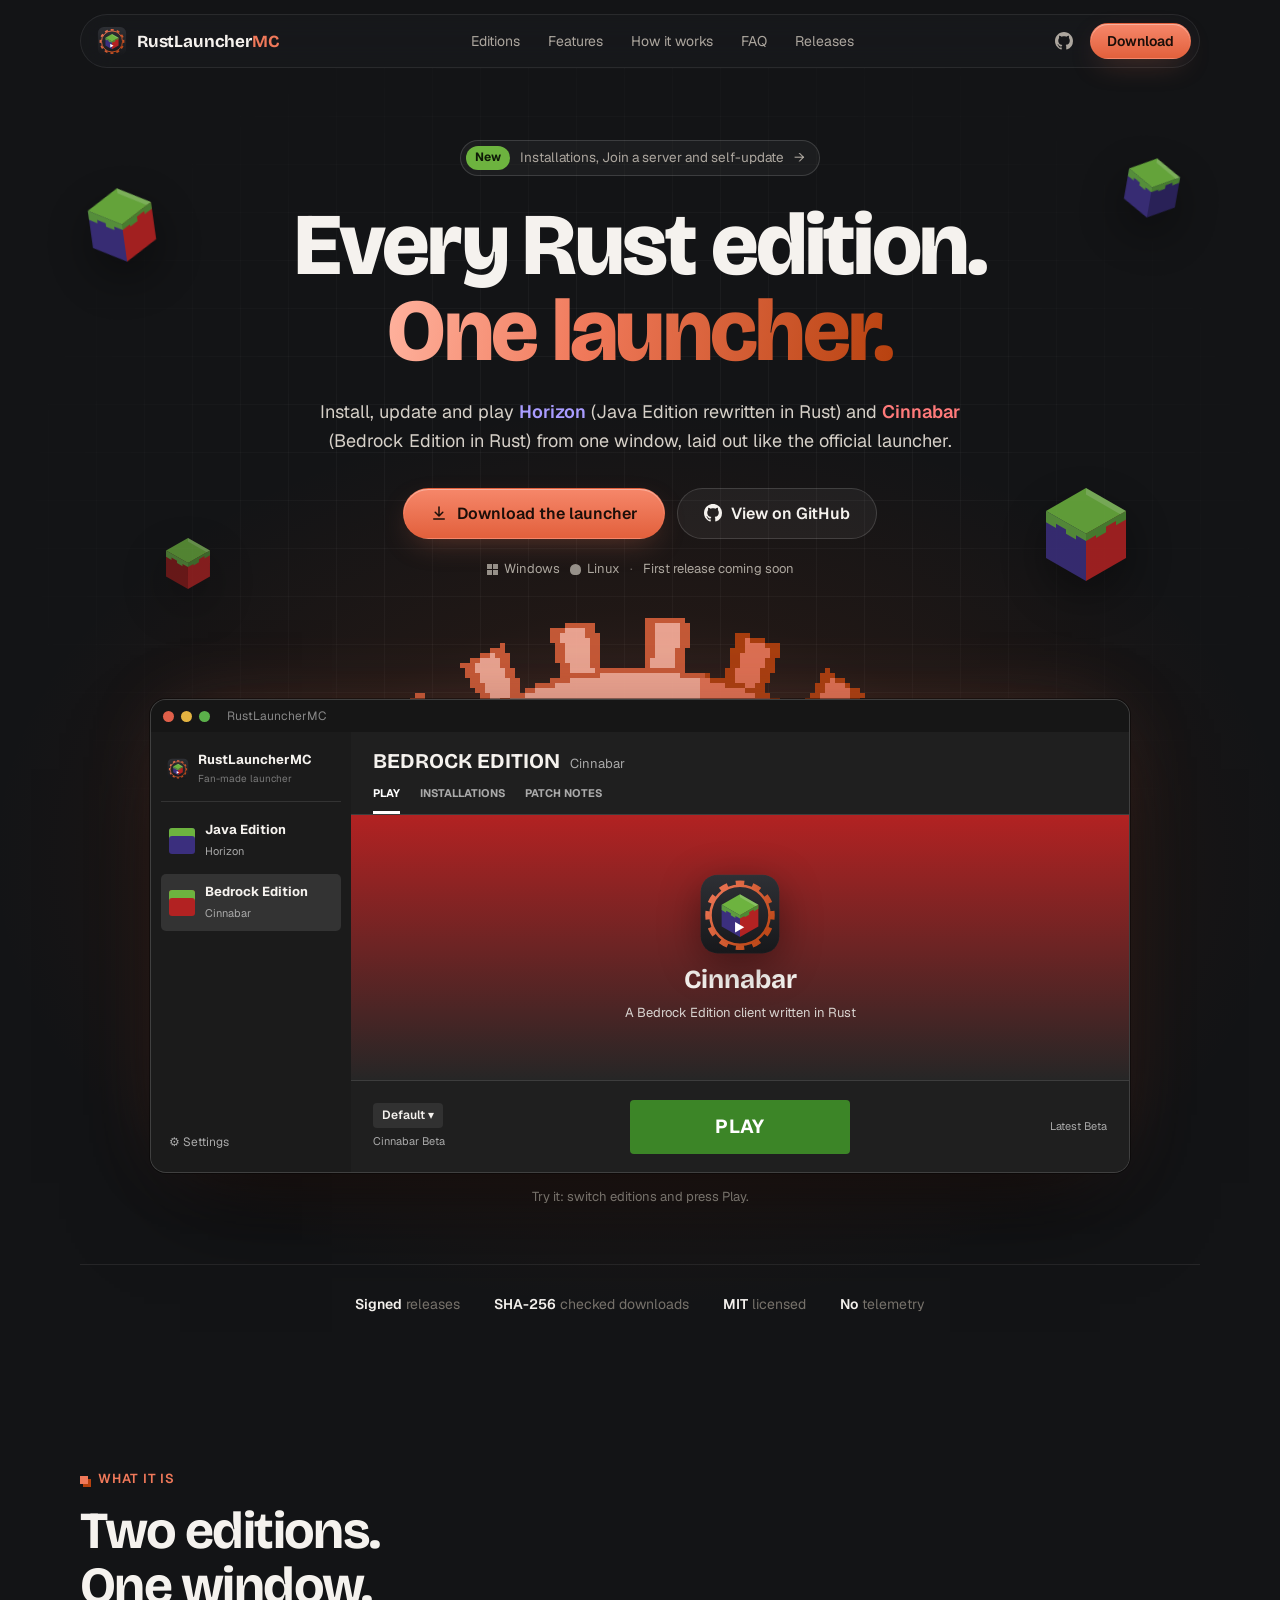
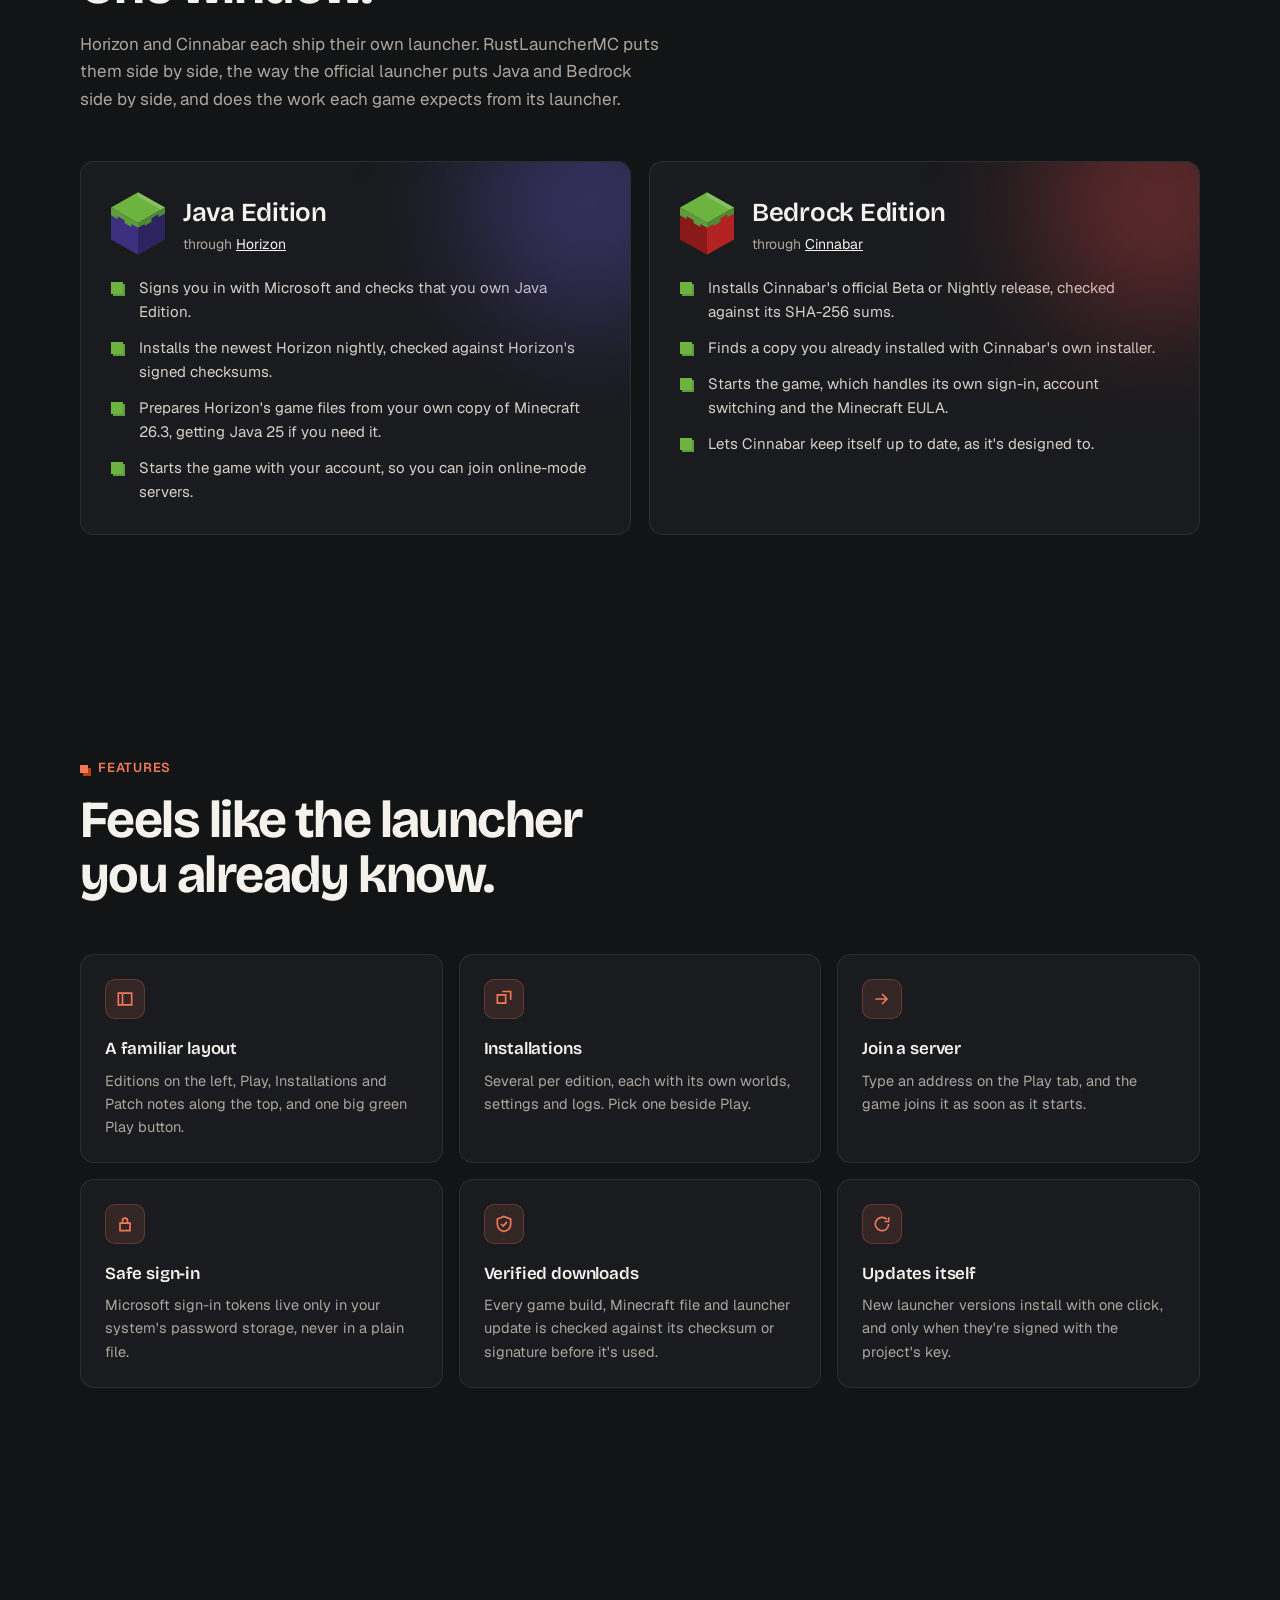
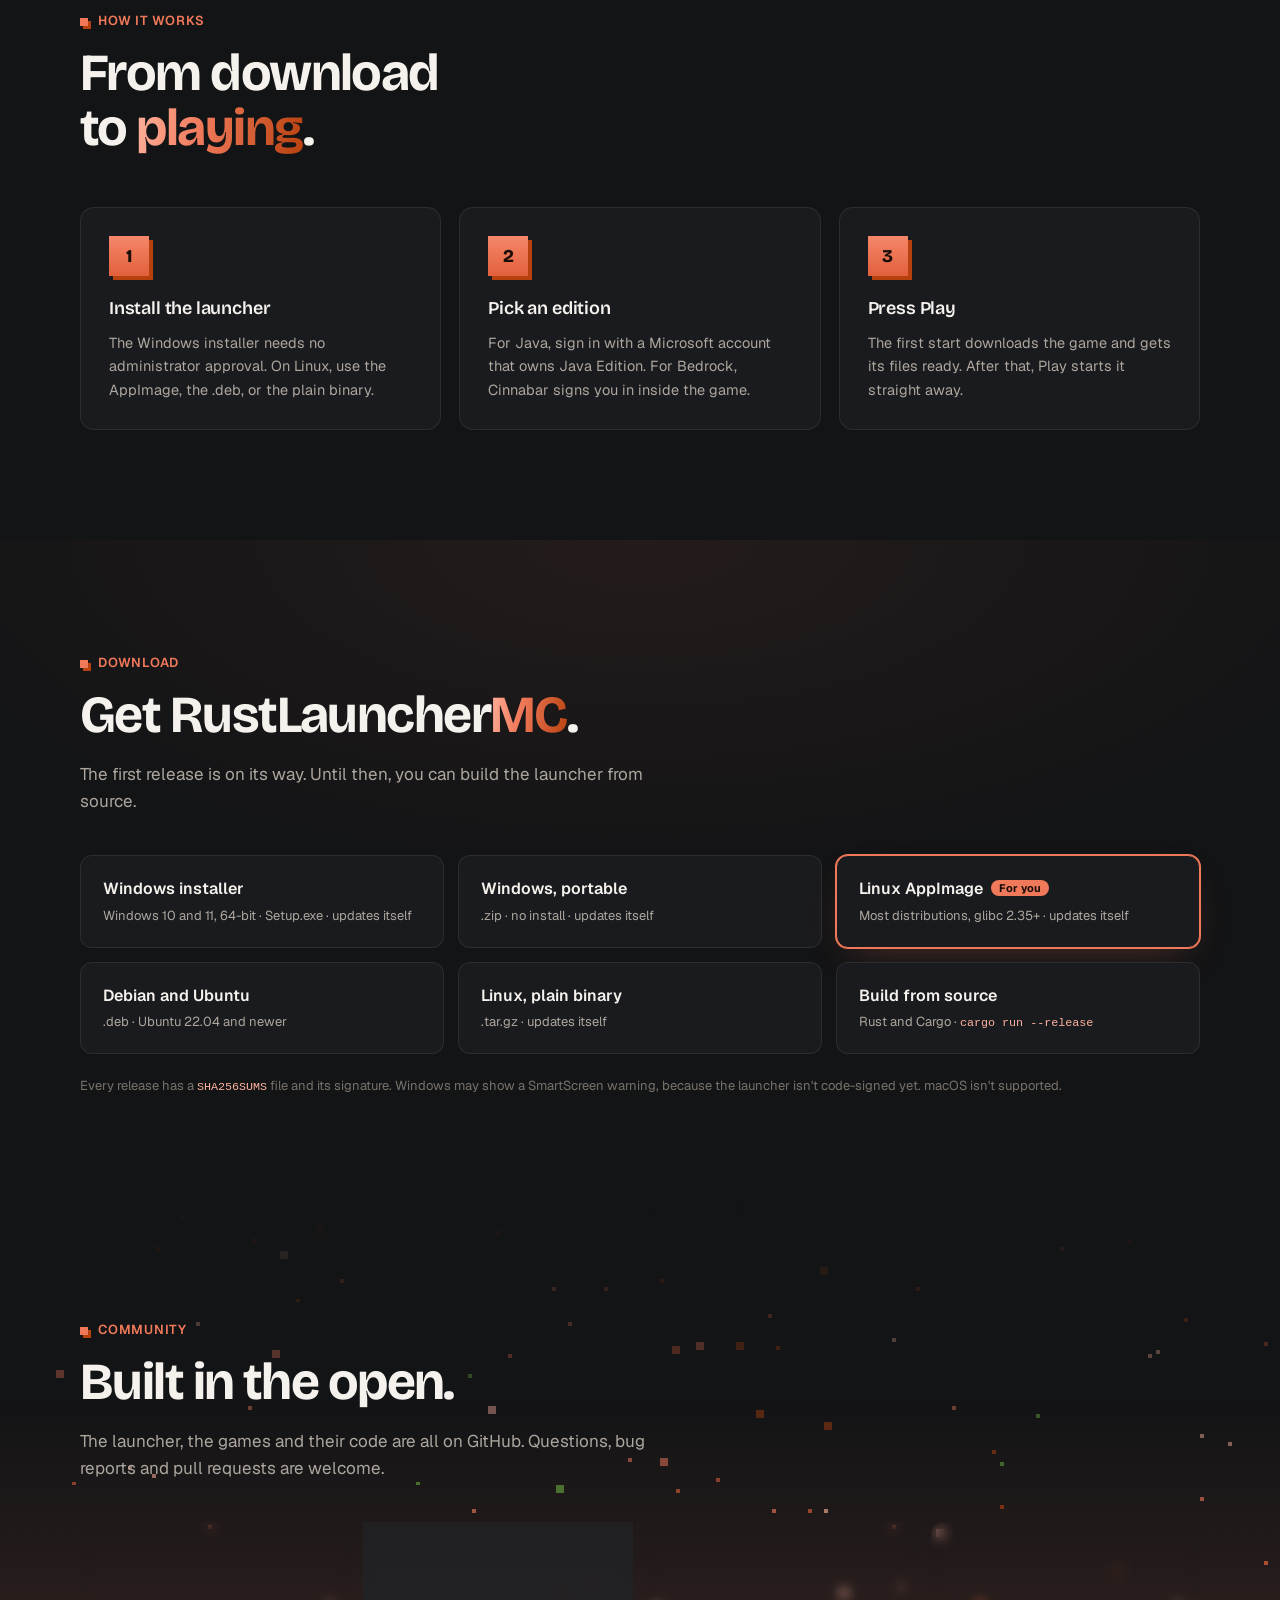
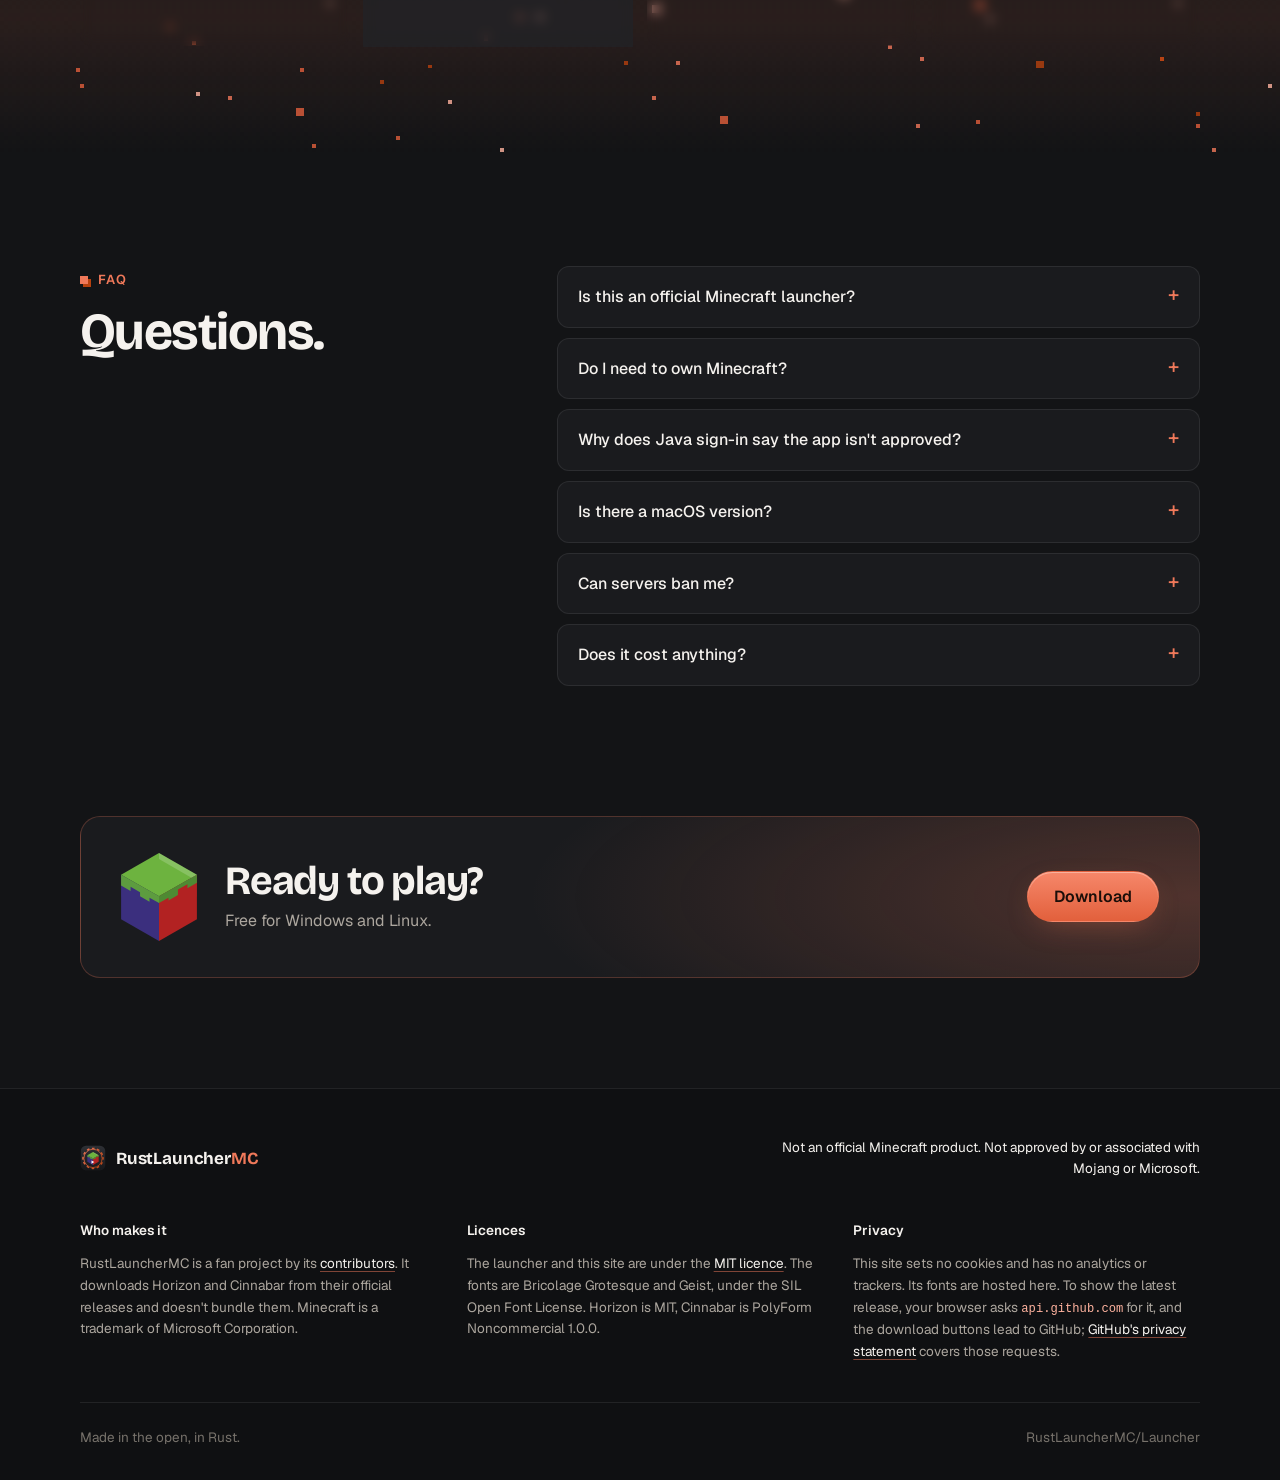
==== website/index.html @ 6c31a996 "Play Java Edition with accounts from Horizon's own launcher - rlmc-core/horizon/bridge: finds horizo" ====
<!doctype html>
<html lang="en">
<head>
  <meta charset="utf-8">
  <meta name="viewport" content="width=device-width, initial-scale=1">
  <title>RustLauncherMC: one launcher for Minecraft's Rust editions</title>
  <meta name="description" content="Free, fan-made Minecraft launcher for Windows and Linux. Install, update and play Horizon (Java) and Cinnabar (Bedrock), the Rust editions, in one window.">
  <link rel="canonical" href="https://rustlaunchermc.github.io/Launcher/">
  <meta name="robots" content="index, follow, max-image-preview:large">
  <meta name="application-name" content="RustLauncherMC">
  <meta name="author" content="RustLauncherMC contributors">
  <meta name="theme-color" content="#131416">
  <meta name="color-scheme" content="dark">

  <!-- Social previews (Open Graph and Twitter / X). The image is made by tools/og-image. -->
  <meta property="og:type" content="website">
  <meta property="og:site_name" content="RustLauncherMC">
  <meta property="og:locale" content="en_US">
  <meta property="og:url" content="https://rustlaunchermc.github.io/Launcher/">
  <meta property="og:title" content="RustLauncherMC: every Rust edition, one launcher">
  <meta property="og:description" content="Free, fan-made Minecraft launcher for Windows and Linux. Install, update and play Horizon (Java) and Cinnabar (Bedrock), the Rust editions, in one window.">
  <meta property="og:image" content="https://rustlaunchermc.github.io/Launcher/og.png">
  <meta property="og:image:type" content="image/png">
  <meta property="og:image:width" content="1200">
  <meta property="og:image:height" content="630">
  <meta property="og:image:alt" content="RustLauncherMC: Every Rust edition. One launcher. Java with Horizon, Bedrock with Cinnabar, on Windows and Linux.">
  <meta name="twitter:card" content="summary_large_image">
  <meta name="twitter:title" content="RustLauncherMC: every Rust edition, one launcher">
  <meta name="twitter:description" content="Free, fan-made Minecraft launcher for Windows and Linux. Install, update and play Horizon (Java) and Cinnabar (Bedrock), the Rust editions, in one window.">
  <meta name="twitter:image" content="https://rustlaunchermc.github.io/Launcher/og.png">
  <meta name="twitter:image:alt" content="RustLauncherMC: Every Rust edition. One launcher.">

  <link rel="icon" href="favicon.ico" sizes="48x48">
  <link rel="icon" href="img/logo.svg" type="image/svg+xml">
  <link rel="apple-touch-icon" href="img/apple-touch-icon.png">
  <link rel="manifest" href="site.webmanifest">
  <link rel="sitemap" type="application/xml" href="sitemap.xml">

  <link rel="preload" href="fonts/BricolageGrotesque.woff2" as="font" type="font/woff2" crossorigin>
  <link rel="preload" href="fonts/Geist.woff2" as="font" type="font/woff2" crossorigin>
  <link rel="preconnect" href="https://api.github.com" crossorigin>
  <link rel="stylesheet" href="styles.css">
  <script src="main.js" defer></script>

  <!-- Structured data for search engines. The FAQ entries match the FAQ section word for word. -->
  <script type="application/ld+json">
{
  "@context": "https://schema.org",
  "@graph": [
    {
      "@type": "WebSite",
      "@id": "https://rustlaunchermc.github.io/Launcher/#website",
      "url": "https://rustlaunchermc.github.io/Launcher/",
      "name": "RustLauncherMC",
      "inLanguage": "en",
      "description": "Free, fan-made Minecraft launcher for Windows and Linux. Install, update and play Horizon (Java) and Cinnabar (Bedrock), the Rust editions, in one window.",
      "publisher": {
        "@id": "https://rustlaunchermc.github.io/Launcher/#org"
      }
    },
    {
      "@type": "Organization",
      "@id": "https://rustlaunchermc.github.io/Launcher/#org",
      "name": "RustLauncherMC",
      "url": "https://rustlaunchermc.github.io/Launcher/",
      "logo": {
        "@type": "ImageObject",
        "url": "https://rustlaunchermc.github.io/Launcher/img/icon-512.png",
        "width": 512,
        "height": 512
      },
      "sameAs": [
        "https://github.com/RustLauncherMC",
        "https://github.com/RustLauncherMC/Launcher"
      ]
    },
    {
      "@type": "SoftwareApplication",
      "@id": "https://rustlaunchermc.github.io/Launcher/#app",
      "name": "RustLauncherMC",
      "url": "https://rustlaunchermc.github.io/Launcher/",
      "description": "Free, fan-made Minecraft launcher for Windows and Linux. Install, update and play Horizon (Java) and Cinnabar (Bedrock), the Rust editions, in one window.",
      "applicationCategory": "GameApplication",
      "applicationSubCategory": "Game launcher",
      "operatingSystem": "Windows 10, Windows 11, Linux",
      "image": "https://rustlaunchermc.github.io/Launcher/og.png",
      "downloadUrl": "https://github.com/RustLauncherMC/Launcher/releases",
      "installUrl": "https://rustlaunchermc.github.io/Launcher/#download",
      "license": "https://opensource.org/licenses/MIT",
      "isAccessibleForFree": true,
      "offers": {
        "@type": "Offer",
        "price": "0",
        "priceCurrency": "USD"
      },
      "featureList": [
        "Installs and starts Horizon (Minecraft: Java Edition rewritten in Rust)",
        "Installs and starts Cinnabar (a Minecraft: Bedrock Edition client in Rust)",
        "Microsoft sign-in with tokens in the system's password storage",
        "Several installations per edition",
        "Join a server at start",
        "Signed, self-updating releases"
      ],
      "publisher": {
        "@id": "https://rustlaunchermc.github.io/Launcher/#org"
      }
    },
    {
      "@type": "FAQPage",
      "@id": "https://rustlaunchermc.github.io/Launcher/#faq",
      "mainEntity": [
        {
          "@type": "Question",
          "name": "Is this an official Minecraft launcher?",
          "acceptedAnswer": {
            "@type": "Answer",
            "text": "No. RustLauncherMC is a fan project. It isn't affiliated with Mojang or Microsoft, or with the Horizon or Cinnabar projects. It contains no Minecraft code, assets or data."
          }
        },
        {
          "@type": "Question",
          "name": "Do I need to own Minecraft?",
          "acceptedAnswer": {
            "@type": "Answer",
            "text": "For Java Edition, yes: Horizon is prepared from your own copy of Minecraft: Java Edition 26.3, and the launcher only starts it for a Microsoft account that owns the game. For Bedrock Edition, Cinnabar asks you to accept the Minecraft EULA and signs you in with your Microsoft account."
          }
        },
        {
          "@type": "Question",
          "name": "Why does Java sign-in say the app isn't approved?",
          "acceptedAnswer": {
            "@type": "Answer",
            "text": "Minecraft only lets apps that Mojang has approved sign players in. RustLauncherMC's sign-in app is waiting for that approval. Until then, Bedrock works as normal, and if you already use Horizon's own launcher, you can play Java Edition with its accounts: choose “Use my Horizon launcher account”."
          }
        },
        {
          "@type": "Question",
          "name": "Is there a macOS version?",
          "acceptedAnswer": {
            "@type": "Answer",
            "text": "Not for now. The launcher is made for Windows and Linux."
          }
        },
        {
          "@type": "Question",
          "name": "Can servers ban me?",
          "acceptedAnswer": {
            "@type": "Answer",
            "text": "Cinnabar's own README warns that its movement and combat may not match the official client yet, so some servers' anticheats may flag it. Play on servers at your own risk."
          }
        },
        {
          "@type": "Question",
          "name": "Does it cost anything?",
          "acceptedAnswer": {
            "@type": "Answer",
            "text": "No. RustLauncherMC is free and stays noncommercial, also because Cinnabar's licence (PolyForm Noncommercial) doesn't allow commercial use."
          }
        }
      ]
    }
  ]
}
  </script>
</head>
<body>
  <a class="skip" href="#main">Skip to content</a>

  <!-- The isometric block from the logo: grass top, Java (purple) left, Bedrock (red) right. -->
  <svg width="0" height="0" class="defs" aria-hidden="true">
    <defs>
      <symbol id="block" viewBox="0 0 112 130">
        <polygon points="0,32 56,64 56,130 0,98" fill="var(--l, #3B2F7E)"/>
        <polygon points="56,64 112,32 112,98 56,130" fill="var(--r, #B22222)"/>
        <polygon points="56,0 112,32 56,64 0,32" fill="#6DB33F"/>
        <polygon points="0,32 56,64 56,74 42,66 42,72 28,64 28,58 14,50 14,56 0,48" fill="#5D9C3F"/>
        <polygon points="56,64 112,32 112,44 98,52 98,46 84,54 84,62 70,70 70,66 56,74" fill="#4E8A33"/>
        <polygon points="56,0 112,32 104,36.6 56,9" fill="#fff" fill-opacity=".18"/>
      </symbol>
    </defs>
  </svg>

  <header class="nav" id="top">
    <div class="nav-pill">
      <a class="brand" href="#top" aria-label="RustLauncherMC home">
        <img src="img/logo.svg" alt="" width="30" height="30">
        <span>RustLauncher<em>MC</em></span>
      </a>
      <nav class="nav-links" id="nav-links" aria-label="Main">
        <a href="#editions" data-spy>Editions</a>
        <a href="#features" data-spy>Features</a>
        <a href="#how" data-spy>How it works</a>
        <a href="#faq" data-spy>FAQ</a>
        <a href="https://github.com/RustLauncherMC/Launcher/releases">Releases <span class="pill" data-version-pill hidden></span></a>
      </nav>
      <div class="nav-end">
        <a class="nav-icon" href="https://github.com/RustLauncherMC/Launcher" aria-label="RustLauncherMC on GitHub">
          <svg viewBox="0 0 16 16" aria-hidden="true"><path fill="currentColor" d="M8 0C3.58 0 0 3.58 0 8c0 3.54 2.29 6.53 5.47 7.59.4.07.55-.17.55-.38 0-.19-.01-.82-.01-1.49-2.01.37-2.53-.49-2.69-.94-.09-.23-.48-.94-.82-1.13-.28-.15-.68-.52-.01-.53.63-.01 1.08.58 1.23.82.72 1.21 1.87.87 2.33.66.07-.52.28-.87.51-1.07-1.78-.2-3.64-.89-3.64-3.95 0-.87.31-1.59.82-2.15-.08-.2-.36-1.02.08-2.12 0 0 .67-.21 2.2.82.64-.18 1.32-.27 2-.27.68 0 1.36.09 2 .27 1.53-1.04 2.2-.82 2.2-.82.44 1.1.16 1.92.08 2.12.51.56.82 1.27.82 2.15 0 3.07-1.87 3.75-3.65 3.95.29.25.54.73.54 1.48 0 1.07-.01 1.93-.01 2.2 0 .21.15.46.55.38A8.013 8.013 0 0016 8c0-4.42-3.58-8-8-8z"/></svg>
        </a>
        <a class="btn btn-rust btn-small" href="#download">Download</a>
        <button class="nav-toggle" type="button" aria-controls="nav-links" aria-expanded="false" aria-label="Menu">
          <span></span><span></span>
        </button>
      </div>
    </div>
  </header>

  <main id="main">
    <section class="hero">
      <div class="hero-grid-bg" aria-hidden="true"></div>
      <svg class="float f1" aria-hidden="true"><use href="#block"/></svg>
      <svg class="float f2 java" aria-hidden="true"><use href="#block"/></svg>
      <svg class="float f3 bedrock" aria-hidden="true"><use href="#block"/></svg>
      <svg class="float f4" aria-hidden="true"><use href="#block"/></svg>

      <div class="wrap hero-text">
        <a class="chip" href="https://github.com/RustLauncherMC/Launcher/releases">
          <span class="chip-tag">New</span>
          <span data-chip-text>Installations, Join a server and self-update</span>
          <span aria-hidden="true">→</span>
        </a>
        <h1>Every Rust edition.<br><span class="rust-text">One launcher.</span></h1>
        <p class="lead">
          Install, update and play <a href="https://github.com/horizon-rust/horizon"><b class="t-java">Horizon</b></a>
          (Java Edition rewritten in Rust) and <a href="https://github.com/cinnabar-mc/cinnabar"><b class="t-bedrock">Cinnabar</b></a>
          (Bedrock Edition in Rust) from one window, laid out like the official launcher.
        </p>
        <div class="cta">
          <a class="btn btn-rust btn-big" id="download-main" href="#download">
            <svg viewBox="0 0 24 24" aria-hidden="true"><path fill="currentColor" d="M12 3a1 1 0 011 1v9.59l3.3-3.3a1 1 0 111.4 1.42l-5 5a1 1 0 01-1.4 0l-5-5a1 1 0 111.4-1.42l3.3 3.3V4a1 1 0 011-1zM5 19a1 1 0 100 2h14a1 1 0 100-2H5z"/></svg>
            <span data-download-label>Download the launcher</span>
          </a>
          <a class="btn btn-ghost btn-big" href="https://github.com/RustLauncherMC/Launcher">
            <svg viewBox="0 0 16 16" aria-hidden="true"><path fill="currentColor" d="M8 0C3.58 0 0 3.58 0 8c0 3.54 2.29 6.53 5.47 7.59.4.07.55-.17.55-.38 0-.19-.01-.82-.01-1.49-2.01.37-2.53-.49-2.69-.94-.09-.23-.48-.94-.82-1.13-.28-.15-.68-.52-.01-.53.63-.01 1.08.58 1.23.82.72 1.21 1.87.87 2.33.66.07-.52.28-.87.51-1.07-1.78-.2-3.64-.89-3.64-3.95 0-.87.31-1.59.82-2.15-.08-.2-.36-1.02.08-2.12 0 0 .67-.21 2.2.82.64-.18 1.32-.27 2-.27.68 0 1.36.09 2 .27 1.53-1.04 2.2-.82 2.2-.82.44 1.1.16 1.92.08 2.12.51.56.82 1.27.82 2.15 0 3.07-1.87 3.75-3.65 3.95.29.25.54.73.54 1.48 0 1.07-.01 1.93-.01 2.2 0 .21.15.46.55.38A8.013 8.013 0 0016 8c0-4.42-3.58-8-8-8z"/></svg>
            <span>View on GitHub</span>
          </a>
        </div>
        <p class="meta">
          <span class="os os-win">Windows</span><span class="os os-linux">Linux</span><span class="sep">·</span><span data-release-line>Free and open source</span>
        </p>
      </div>

      <!-- The product shot: a pixel cog rising behind a working model of the launcher. -->
      <div class="stage">
        <canvas class="cog" id="cog" aria-hidden="true"></canvas>
        <figure class="preview" aria-label="The launcher's window">
          <div class="win">
            <div class="win-bar"><i></i><i></i><i></i><span>RustLauncherMC</span></div>
            <div class="win-body">
              <aside class="win-side">
                <div class="win-brand"><img src="img/logo.svg" alt="" width="22" height="22"><span>RustLauncherMC<small>Fan-made launcher</small></span></div>
                <button class="win-ed" type="button" data-edition="java">
                  <span class="cube cube-java"></span><span><b>Java Edition</b><small>Horizon</small></span>
                </button>
                <button class="win-ed active" type="button" data-edition="bedrock">
                  <span class="cube cube-bedrock"></span><span><b>Bedrock Edition</b><small>Cinnabar</small></span>
                </button>
                <div class="win-gear">⚙ Settings</div>
              </aside>
              <div class="win-main">
                <div class="win-head">
                  <div><b data-win-title>BEDROCK EDITION</b><small data-win-sub>Cinnabar</small></div>
                  <nav><span class="on">PLAY</span><span>INSTALLATIONS</span><span>PATCH NOTES</span></nav>
                </div>
                <div class="win-art" data-win-art>
                  <img src="img/logo.svg" alt="" width="84" height="84">
                  <b data-win-name>Cinnabar</b>
                  <small data-win-tag>A Bedrock Edition client written in Rust</small>
                </div>
                <div class="win-foot">
                  <div class="win-left"><span class="win-inst">Default ▾</span><small data-win-version>Cinnabar Beta</small></div>
                  <button class="win-play" type="button" data-win-play>PLAY</button>
                  <small class="win-status" data-win-status>Latest Beta</small>
                </div>
              </div>
            </div>
          </div>
          <figcaption>Try it: switch editions and press Play.</figcaption>
        </figure>
      </div>

      <div class="wrap trust">
        <span><b>Signed</b> releases</span>
        <span><b>SHA-256</b> checked downloads</span>
        <span><b>MIT</b> licensed</span>
        <span><b>No</b> telemetry</span>
      </div>
    </section>

    <section class="section" id="editions">
      <div class="wrap">
        <p class="eyebrow reveal">What it is</p>
        <h2 class="reveal">Two editions.<br>One window.</h2>
        <p class="section-lead reveal">
          Horizon and Cinnabar each ship their own launcher. RustLauncherMC puts them side by side,
          the way the official launcher puts Java and Bedrock side by side, and does the work each
          game expects from its launcher.
        </p>
        <div class="editions">
          <article class="edition edition-java reveal">
            <div class="edition-head">
              <svg class="edition-block java" aria-hidden="true"><use href="#block"/></svg>
              <div><h3>Java Edition</h3><p>through <a href="https://github.com/horizon-rust/horizon">Horizon</a></p></div>
            </div>
            <ul class="ticks">
              <li>Signs you in with Microsoft and checks that you own Java Edition.</li>
              <li>Installs the newest Horizon nightly, checked against Horizon's signed checksums.</li>
              <li>Prepares Horizon's game files from your own copy of Minecraft 26.3, getting Java 25 if you need it.</li>
              <li>Starts the game with your account, so you can join online-mode servers.</li>
            </ul>
          </article>
          <article class="edition edition-bedrock reveal">
            <div class="edition-head">
              <svg class="edition-block bedrock" aria-hidden="true"><use href="#block"/></svg>
              <div><h3>Bedrock Edition</h3><p>through <a href="https://github.com/cinnabar-mc/cinnabar">Cinnabar</a></p></div>
            </div>
            <ul class="ticks">
              <li>Installs Cinnabar's official Beta or Nightly release, checked against its SHA-256 sums.</li>
              <li>Finds a copy you already installed with Cinnabar's own installer.</li>
              <li>Starts the game, which handles its own sign-in, account switching and the Minecraft EULA.</li>
              <li>Lets Cinnabar keep itself up to date, as it's designed to.</li>
            </ul>
          </article>
        </div>
      </div>
    </section>

    <section class="section" id="features">
      <div class="wrap">
        <p class="eyebrow reveal">Features</p>
        <h2 class="reveal">Feels like the launcher<br>you already know.</h2>
        <div class="features">
          <div class="feature reveal">
            <span class="ficon" aria-hidden="true"><svg viewBox="0 0 24 24"><path d="M4 5h16v14H4zM9 5v14" fill="none" stroke="currentColor" stroke-width="2"/></svg></span>
            <h3>A familiar layout</h3>
            <p>Editions on the left, Play, Installations and Patch notes along the top, and one big green Play button.</p>
          </div>
          <div class="feature reveal">
            <span class="ficon" aria-hidden="true"><svg viewBox="0 0 24 24"><path d="M4 7h10v10H4zM10 3h10v10" fill="none" stroke="currentColor" stroke-width="2"/></svg></span>
            <h3>Installations</h3>
            <p>Several per edition, each with its own worlds, settings and logs. Pick one beside Play.</p>
          </div>
          <div class="feature reveal">
            <span class="ficon" aria-hidden="true"><svg viewBox="0 0 24 24"><path d="M4 12h13M12 6l6 6-6 6" fill="none" stroke="currentColor" stroke-width="2"/></svg></span>
            <h3>Join a server</h3>
            <p>Type an address on the Play tab, and the game joins it as soon as it starts.</p>
          </div>
          <div class="feature reveal">
            <span class="ficon" aria-hidden="true"><svg viewBox="0 0 24 24"><path d="M6 11h12v9H6zM9 11V8a3 3 0 016 0v3" fill="none" stroke="currentColor" stroke-width="2"/></svg></span>
            <h3>Safe sign-in</h3>
            <p>Microsoft sign-in tokens live only in your system's password storage, never in a plain file.</p>
          </div>
          <div class="feature reveal">
            <span class="ficon" aria-hidden="true"><svg viewBox="0 0 24 24"><path d="M12 3l8 3v6c0 5-3.5 8-8 9-4.5-1-8-4-8-9V6zM8.5 12l2.5 2.5 4.5-5" fill="none" stroke="currentColor" stroke-width="2"/></svg></span>
            <h3>Verified downloads</h3>
            <p>Every game build, Minecraft file and launcher update is checked against its checksum or signature before it's used.</p>
          </div>
          <div class="feature reveal">
            <span class="ficon" aria-hidden="true"><svg viewBox="0 0 24 24"><path d="M20 12a8 8 0 11-2.3-5.6M20 4v5h-5" fill="none" stroke="currentColor" stroke-width="2"/></svg></span>
            <h3>Updates itself</h3>
            <p>New launcher versions install with one click, and only when they're signed with the project's key.</p>
          </div>
        </div>
      </div>
    </section>

    <section class="section" id="how">
      <div class="wrap">
        <p class="eyebrow reveal">How it works</p>
        <h2 class="reveal">From download<br>to <span class="rust-text">playing</span>.</h2>
        <ol class="steps">
          <li class="step reveal">
            <span class="num">1</span>
            <h3>Install the launcher</h3>
            <p>The Windows installer needs no administrator approval. On Linux, use the AppImage, the .deb, or the plain binary.</p>
          </li>
          <li class="step reveal">
            <span class="num">2</span>
            <h3>Pick an edition</h3>
            <p>For Java, sign in with a Microsoft account that owns Java Edition. For Bedrock, Cinnabar signs you in inside the game.</p>
          </li>
          <li class="step reveal">
            <span class="num">3</span>
            <h3>Press Play</h3>
            <p>The first start downloads the game and gets its files ready. After that, Play starts it straight away.</p>
          </li>
        </ol>
      </div>
    </section>

    <section class="section download" id="download">
      <div class="wrap">
        <p class="eyebrow reveal">Download</p>
        <h2 class="reveal">Get RustLauncher<span class="rust-text">MC</span>.</h2>
        <p class="section-lead reveal" data-download-note>
          Free for Windows and Linux. Pick the file for your system.
        </p>
        <div class="downloads">
          <a class="dl reveal" data-asset="RustLauncherMC-Setup-x64.exe" data-os="windows" href="https://github.com/RustLauncherMC/Launcher/releases">
            <b>Windows installer</b><small>Windows 10 and 11, 64-bit · Setup.exe · updates itself</small>
          </a>
          <a class="dl reveal" data-asset="rustlauncher-windows-x64.zip" href="https://github.com/RustLauncherMC/Launcher/releases">
            <b>Windows, portable</b><small>.zip · no install · updates itself</small>
          </a>
          <a class="dl reveal" data-asset="RustLauncherMC-x86_64.AppImage" data-os="linux" href="https://github.com/RustLauncherMC/Launcher/releases">
            <b>Linux AppImage</b><small>Most distributions, glibc 2.35+ · updates itself</small>
          </a>
          <a class="dl reveal" data-asset="rustlaunchermc_VERSION_amd64.deb" href="https://github.com/RustLauncherMC/Launcher/releases">
            <b>Debian and Ubuntu</b><small>.deb · Ubuntu 22.04 and newer</small>
          </a>
          <a class="dl reveal" data-asset="rustlauncher-linux-x86_64.tar.gz" href="https://github.com/RustLauncherMC/Launcher/releases">
            <b>Linux, plain binary</b><small>.tar.gz · updates itself</small>
          </a>
          <a class="dl reveal" href="https://github.com/RustLauncherMC/Launcher#building">
            <b>Build from source</b><small>Rust and Cargo · <code>cargo run --release</code></small>
          </a>
        </div>
        <p class="fine reveal">
          Every release has a <code>SHA256SUMS</code> file and its signature. Windows may show a SmartScreen
          warning, because the launcher isn't code-signed yet. macOS isn't supported.
        </p>
      </div>
    </section>

    <section class="section community" id="community">
      <canvas class="embers" id="embers" aria-hidden="true"></canvas>
      <div class="wrap">
        <p class="eyebrow reveal">Community</p>
        <h2 class="reveal">Built in the open.</h2>
        <p class="section-lead reveal">The launcher, the games and their code are all on GitHub. Questions, bug reports and pull requests are welcome.</p>
        <div class="cards">
          <a class="card card-rust reveal" href="https://github.com/RustLauncherMC/Launcher">
            <b>Source</b><small>RustLauncherMC's code, under the MIT licence.</small>
          </a>
          <a class="card reveal" href="https://github.com/RustLauncherMC/Launcher/issues">
            <b>Issues</b><small>Report a bug or ask for a feature.</small>
          </a>
          <a class="card card-java reveal" href="https://github.com/horizon-rust/horizon">
            <b>Horizon</b><small>Java Edition rewritten in Rust.</small>
          </a>
          <a class="card card-bedrock reveal" href="https://github.com/cinnabar-mc/cinnabar">
            <b>Cinnabar</b><small>A Bedrock Edition client in Rust.</small>
          </a>
        </div>
      </div>
    </section>

    <section class="section" id="faq">
      <div class="wrap faq-wrap">
        <div>
          <p class="eyebrow reveal">FAQ</p>
          <h2 class="reveal">Questions.</h2>
        </div>
        <div class="faq">
          <details class="reveal">
            <summary>Is this an official Minecraft launcher?</summary>
            <p>No. RustLauncherMC is a fan project. It isn't affiliated with Mojang or Microsoft, or with the Horizon or Cinnabar projects. It contains no Minecraft code, assets or data.</p>
          </details>
          <details class="reveal">
            <summary>Do I need to own Minecraft?</summary>
            <p>For Java Edition, yes: Horizon is prepared from your own copy of Minecraft: Java Edition 26.3, and the launcher only starts it for a Microsoft account that owns the game. For Bedrock Edition, Cinnabar asks you to accept the Minecraft EULA and signs you in with your Microsoft account.</p>
          </details>
          <details class="reveal">
            <summary>Why does Java sign-in say the app isn't approved?</summary>
            <p>Minecraft only lets apps that Mojang has approved sign players in. RustLauncherMC's sign-in app is waiting for that approval. Until then, Bedrock works as normal, and if you already use Horizon's own launcher, you can play Java Edition with its accounts: choose “Use my Horizon launcher account”.</p>
          </details>
          <details class="reveal">
            <summary>Is there a macOS version?</summary>
            <p>Not for now. The launcher is made for Windows and Linux.</p>
          </details>
          <details class="reveal">
            <summary>Can servers ban me?</summary>
            <p>Cinnabar's own README warns that its movement and combat may not match the official client yet, so some servers' anticheats may flag it. Play on servers at your own risk.</p>
          </details>
          <details class="reveal">
            <summary>Does it cost anything?</summary>
            <p>No. RustLauncherMC is free and stays noncommercial, also because Cinnabar's licence (PolyForm Noncommercial) doesn't allow commercial use.</p>
          </details>
        </div>
      </div>
    </section>

    <section class="final">
      <div class="wrap final-box reveal">
        <svg class="final-block" aria-hidden="true"><use href="#block"/></svg>
        <div>
          <h2>Ready to play?</h2>
          <p>Free for Windows and Linux.</p>
        </div>
        <a class="btn btn-rust btn-big" href="#download">Download</a>
      </div>
    </section>
  </main>

  <footer class="footer">
    <div class="wrap">
      <div class="foot-top">
        <a class="brand" href="#top"><img src="img/logo.svg" alt="" width="26" height="26"><span>RustLauncher<em>MC</em></span></a>
        <p>Not an official Minecraft product. Not approved by or associated with Mojang or Microsoft.</p>
      </div>
      <div class="foot-cols">
        <div>
          <h4>Who makes it</h4>
          <p>RustLauncherMC is a fan project by its <a href="https://github.com/RustLauncherMC/Launcher/graphs/contributors">contributors</a>. It downloads Horizon and Cinnabar from their official releases and doesn't bundle them. Minecraft is a trademark of Microsoft Corporation.</p>
        </div>
        <div>
          <h4>Licences</h4>
          <p>The launcher and this site are under the <a href="https://github.com/RustLauncherMC/Launcher/blob/main/LICENSE">MIT licence</a>. The fonts are Bricolage Grotesque and Geist, under the SIL Open Font License. Horizon is MIT, Cinnabar is PolyForm Noncommercial 1.0.0.</p>
        </div>
        <div>
          <h4>Privacy</h4>
          <p>This site sets no cookies and has no analytics or trackers. Its fonts are hosted here. To show the latest release, your browser asks <code>api.github.com</code> for it, and the download buttons lead to GitHub; <a href="https://docs.github.com/site-policy/privacy-policies/github-general-privacy-statement">GitHub's privacy statement</a> covers those requests.</p>
        </div>
      </div>
      <div class="foot-bottom">
        <span>Made in the open, in Rust.</span>
        <a href="https://github.com/RustLauncherMC/Launcher">RustLauncherMC/Launcher</a>
      </div>
    </div>
  </footer>
</body>
</html>
---- website/styles.css ----
/* RustLauncherMC's website. Plain CSS, no build step.
   Brand colours come from the logo and the launcher: charcoal greys (the logo's tile and the
   launcher's window), rust orange (the cog), grass green, Java purple and Bedrock red (the
   block's sides), and the launcher's green Play button. */

@font-face {
  font-family: "Bricolage Grotesque";
  src: url("fonts/BricolageGrotesque.woff2") format("woff2");
  font-weight: 200 800;
  font-display: swap;
}
@font-face {
  font-family: "Geist";
  src: url("fonts/Geist.woff2") format("woff2");
  font-weight: 100 900;
  font-display: swap;
}

:root {
  /* Charcoal, like the logo's tile (#17181B to #2E3035) and the launcher (#1b1b1b, #262626). */
  --bg: #131416;
  --bg-2: #1a1b1e;
  --bg-3: #222327;
  --line: rgba(255, 255, 255, 0.08);
  --line-2: rgba(255, 255, 255, 0.14);
  --fg: #f5f2ee;
  --muted: #aca69e;
  --faint: #77726b;

  /* The cog. */
  --rust: #f0795a;
  --rust-2: #e2603c;
  --rust-3: #b7410e;
  --rust-glow: rgba(240, 121, 90, 0.35);

  /* The block. */
  --grass: #6db33f;
  --grass-2: #5d9c3f;
  --java: #3b2f7e;
  --java-hi: #6a5ad8;
  --bedrock: #b22222;
  --bedrock-hi: #e04444;

  /* The launcher's Play button. */
  --play: #3c8527;
  --play-hi: #4a9e31;

  --radius: 14px;
  --display: "Bricolage Grotesque", "Geist", system-ui, sans-serif;
  --body: "Geist", system-ui, -apple-system, "Segoe UI", sans-serif;
  --mono: ui-monospace, SFMono-Regular, Menlo, Consolas, monospace;
  color-scheme: dark;
}

*,
*::before,
*::after { box-sizing: border-box; }

html { scroll-behavior: smooth; scroll-padding-top: 96px; }
body {
  margin: 0;
  background: var(--bg);
  color: var(--fg);
  font: 400 16px/1.6 var(--body);
  -webkit-font-smoothing: antialiased;
  overflow-x: hidden;
}
img { display: block; }
a { color: inherit; }
code { font-family: var(--mono); font-size: 0.9em; color: #ffb39f; }
.defs { position: absolute; }

.wrap { width: min(1120px, 100% - 32px); margin-inline: auto; }

.skip {
  position: absolute; left: -999px; top: 8px; z-index: 100;
  background: var(--fg); color: var(--bg); padding: 8px 12px; border-radius: 8px;
}
.skip:focus { left: 8px; }
:focus-visible { outline: 2px solid var(--rust); outline-offset: 3px; border-radius: 6px; }

.rust-text {
  background: linear-gradient(100deg, #ffb39f, var(--rust) 40%, var(--rust-3));
  -webkit-background-clip: text; background-clip: text; color: transparent;
}
.t-java { color: #a99cff; font-weight: 600; }
.t-bedrock { color: #ff7a7a; font-weight: 600; }

/* ---------- Navigation: a floating pill ---------- */
.nav {
  position: sticky; top: 0; z-index: 50;
  padding: 14px 16px 0;
  pointer-events: none;
}
.nav-pill {
  pointer-events: auto;
  position: relative;
  display: flex; align-items: center; gap: 22px;
  width: min(1120px, 100%); margin: 0 auto;
  padding: 8px 8px 8px 16px;
  border-radius: 999px;
  background: rgba(26, 27, 30, 0.6);
  border: 1px solid var(--line);
  backdrop-filter: blur(16px) saturate(140%);
  -webkit-backdrop-filter: blur(16px) saturate(140%);
  transition: width 0.35s ease, background 0.35s ease, box-shadow 0.35s ease;
}
.nav.scrolled .nav-pill {
  width: min(920px, 100%);
  background: rgba(26, 27, 30, 0.88);
  box-shadow: 0 12px 40px -12px rgba(0, 0, 0, 0.6), 0 0 0 1px rgba(240, 121, 90, 0.08);
}
.brand { display: flex; align-items: center; gap: 10px; text-decoration: none; font: 700 17px var(--display); letter-spacing: -0.01em; white-space: nowrap; }
.brand em { font-style: normal; color: var(--rust); }
.brand img { transition: transform 0.6s ease; }
.brand:hover img { transform: rotate(-12deg); }
.nav-links { display: flex; gap: 4px; flex: 1; justify-content: center; }
.nav-links a {
  position: relative; padding: 7px 12px; border-radius: 999px;
  color: var(--muted); text-decoration: none; font-size: 14px; white-space: nowrap;
  transition: color 0.15s, background 0.15s;
}
.nav-links a:hover { color: var(--fg); background: rgba(255, 255, 255, 0.05); }
.nav-links a.active { color: var(--fg); background: rgba(240, 121, 90, 0.12); }
.nav-links a.active::after {
  content: ""; position: absolute; left: 50%; bottom: 2px; width: 4px; height: 4px;
  margin-left: -2px; background: var(--rust); border-radius: 1px;
}
.pill[hidden] { display: none; }
.pill {
  display: inline-block; margin-left: 4px; padding: 1px 7px; border-radius: 99px;
  background: var(--rust); color: #1b0e09; font-size: 11px; font-weight: 700; vertical-align: 1px;
}
.nav-end { display: flex; align-items: center; gap: 8px; }
.nav-icon {
  display: grid; place-items: center; width: 36px; height: 36px; border-radius: 50%;
  color: var(--muted); transition: color 0.15s, background 0.15s;
}
.nav-icon:hover { color: var(--fg); background: rgba(255, 255, 255, 0.07); }
.nav-icon svg { width: 18px; height: 18px; }
.nav-toggle { display: none; }

/* ---------- Buttons ---------- */
.btn {
  display: inline-flex; align-items: center; justify-content: center; gap: 9px;
  padding: 11px 20px; border-radius: 999px;
  font: 600 15px var(--body); text-decoration: none; cursor: pointer;
  border: 1px solid transparent;
  transition: background 0.15s, transform 0.15s, box-shadow 0.2s, border-color 0.15s;
}
.btn svg { width: 18px; height: 18px; }
.btn:active { transform: translateY(1px); }
.btn-rust {
  background: linear-gradient(180deg, #f6876a, var(--rust-2));
  color: #1b0e09;
  box-shadow: inset 0 1px 0 rgba(255, 255, 255, 0.35), 0 10px 30px -10px var(--rust-glow);
}
.btn-rust:hover { box-shadow: inset 0 1px 0 rgba(255, 255, 255, 0.35), 0 14px 40px -8px rgba(240, 121, 90, 0.6); transform: translateY(-1px); }
.btn-ghost { background: rgba(255, 255, 255, 0.05); color: var(--fg); border-color: var(--line-2); }
.btn-ghost:hover { background: rgba(255, 255, 255, 0.1); }
.btn-small { padding: 8px 16px; font-size: 14px; }
.btn-big { padding: 14px 26px; font-size: 16px; }

/* ---------- Hero ---------- */
.hero { position: relative; padding: 72px 0 40px; overflow: hidden; isolation: isolate; }
.hero::before {
  /* Warm light from the cog, behind everything. */
  content: ""; position: absolute; z-index: -2; left: 50%; top: 340px;
  width: 1300px; height: 900px; margin-left: -650px;
  background: radial-gradient(closest-side, rgba(240, 121, 90, 0.22), rgba(183, 65, 14, 0.08) 55%, transparent);
}
.hero-grid-bg {
  /* A faint block grid, fading out at the edges. */
  position: absolute; inset: 0; z-index: -3;
  background-image:
    linear-gradient(rgba(255, 255, 255, 0.035) 1px, transparent 1px),
    linear-gradient(90deg, rgba(255, 255, 255, 0.035) 1px, transparent 1px);
  background-size: 48px 48px;
  -webkit-mask-image: radial-gradient(ellipse 70% 60% at 50% 35%, #000 30%, transparent 75%);
  mask-image: radial-gradient(ellipse 70% 60% at 50% 35%, #000 30%, transparent 75%);
}
.hero-text { position: relative; text-align: center; display: flex; flex-direction: column; align-items: center; }

.chip {
  display: inline-flex; align-items: center; gap: 10px; margin-bottom: 26px;
  padding: 5px 14px 5px 5px; border-radius: 999px;
  background: rgba(255, 255, 255, 0.04); border: 1px solid var(--line-2);
  color: var(--muted); font-size: 13.5px; text-decoration: none;
  transition: border-color 0.2s, color 0.2s;
}
.chip:hover { border-color: rgba(240, 121, 90, 0.5); color: var(--fg); }
.chip-tag { padding: 2px 9px; border-radius: 999px; background: var(--grass); color: #0f1a08; font-weight: 700; font-size: 12px; }

h1, h2, h3 { font-family: var(--display); letter-spacing: -0.03em; margin: 0; }
h1 { font-size: clamp(44px, 7.4vw, 88px); line-height: 0.98; font-weight: 800; }
h2 { font-size: clamp(34px, 4.6vw, 52px); line-height: 1.05; font-weight: 700; }
h3 { font-size: 18px; font-weight: 600; letter-spacing: -0.01em; }
.lead { max-width: 640px; margin: 24px auto 32px; font-size: 18px; color: #d6d0c8; }
.lead a { text-decoration: none; }
.lead a:hover b { text-decoration: underline; text-underline-offset: 3px; }
.cta { display: flex; flex-wrap: wrap; justify-content: center; gap: 12px; }
.meta { display: flex; flex-wrap: wrap; justify-content: center; align-items: center; gap: 10px; margin: 20px 0 0; font-size: 13px; color: var(--muted); }
.os { display: inline-flex; align-items: center; gap: 6px; }
.os::before { content: ""; width: 11px; height: 11px; background: currentColor; opacity: 0.85; }
.os-win::before {
  background:
    linear-gradient(currentColor, currentColor) 0 0 / 5px 5px no-repeat,
    linear-gradient(currentColor, currentColor) 6px 0 / 5px 5px no-repeat,
    linear-gradient(currentColor, currentColor) 0 6px / 5px 5px no-repeat,
    linear-gradient(currentColor, currentColor) 6px 6px / 5px 5px no-repeat;
}
.os-linux::before { border-radius: 50% 50% 40% 40%; }
.meta .sep { opacity: 0.5; }

/* Floating blocks, like the logo's. */
.float {
  position: absolute; z-index: -1; opacity: 0.9;
  filter: drop-shadow(0 18px 24px rgba(0, 0, 0, 0.45));
  animation: bob 7s ease-in-out infinite;
}
.float.java { --r: #2c235f; }
.float.bedrock { --l: #8a1a1a; }
.f1 { left: 7%; top: 120px; width: 64px; height: 74px; rotate: -8deg; }
.f2 { right: 8%; top: 90px; width: 52px; height: 60px; animation-delay: -2s; rotate: 10deg; }
.f3 { left: 13%; top: 470px; width: 44px; height: 51px; animation-delay: -4s; opacity: 0.7; }
.f4 { right: 12%; top: 420px; width: 80px; height: 93px; animation-delay: -1s; opacity: 0.85; }
@keyframes bob {
  0%, 100% { translate: 0 0; }
  50% { translate: 0 -16px; }
}

/* The product shot. */
.stage { position: relative; width: min(980px, 100% - 32px); margin: 120px auto 0; }
.cog {
  /* A pixel cog rising behind the window like the sun. */
  position: absolute; z-index: -1; left: 50%; top: -96px;
  width: 760px; height: 760px; margin-left: -380px; opacity: 0.9;
  image-rendering: pixelated;
  -webkit-mask-image: linear-gradient(#000 40%, transparent 70%);
  mask-image: linear-gradient(#000 40%, transparent 70%);
}
.preview { margin: 0; }
.preview figcaption { margin-top: 14px; font-size: 13px; color: var(--faint); text-align: center; }

.win {
  border-radius: 16px; overflow: hidden;
  background: #262626; border: 1px solid rgba(255, 255, 255, 0.12);
  box-shadow: 0 40px 100px -30px rgba(0, 0, 0, 0.85), 0 0 0 1px rgba(0, 0, 0, 0.4), 0 0 80px -30px var(--rust-glow);
  font-size: 13px; user-select: none; text-align: left;
}
.win-bar { display: flex; align-items: center; gap: 7px; height: 32px; padding: 0 12px; background: #161616; color: #888; font-size: 12px; }
.win-bar i { width: 11px; height: 11px; border-radius: 50%; background: #3a3a3a; }
.win-bar i:first-child { background: #e0604a; }
.win-bar i:nth-child(2) { background: #e3b341; }
.win-bar i:nth-child(3) { background: #5bb04a; }
.win-bar span { margin-left: 10px; }
.win-body { display: grid; grid-template-columns: 200px 1fr; height: 440px; }
.win-side { display: flex; flex-direction: column; gap: 4px; padding: 12px 10px; background: #1b1b1b; }
.win-brand { display: flex; align-items: center; gap: 9px; padding: 6px 6px 14px; margin-bottom: 6px; border-bottom: 1px solid #333; font-weight: 700; font-size: 13px; }
.win-brand small { display: block; font-weight: 400; color: #7a7a7a; font-size: 10px; }
.win-ed {
  display: flex; align-items: center; gap: 10px; padding: 8px; border-radius: 5px;
  background: none; border: 0; color: var(--fg); font: inherit; text-align: left; cursor: pointer;
  transition: background 0.15s;
}
.win-ed:hover { background: #2a2a2a; }
.win-ed.active { background: #333; }
.win-ed b { display: block; font-size: 13px; }
.win-ed small { color: #aaa; font-size: 11px; }
.win-gear { margin-top: auto; padding: 8px; color: #aaa; font-size: 12px; }
.win-main { display: flex; flex-direction: column; background: #262626; min-width: 0; }
.win-head { padding: 16px 22px 0; background: #1f1f1f; border-bottom: 1px solid #3d3d3d; }
.win-head b { font: 700 21px var(--display); letter-spacing: 0; }
.win-head small { margin-left: 10px; color: #aaa; font-size: 13px; }
.win-head nav { display: flex; gap: 20px; margin-top: 10px; font-size: 11px; font-weight: 700; color: #aaa; }
.win-head nav span { padding-bottom: 8px; border-bottom: 3px solid transparent; }
.win-head nav .on { color: #fff; border-color: #fff; }
.win-art {
  flex: 1; display: flex; flex-direction: column; align-items: center; justify-content: center; gap: 8px;
  background: linear-gradient(180deg, var(--bedrock), #262626);
  transition: background 0.4s;
}
.win-art.java { background: linear-gradient(180deg, var(--java), #262626); }
.win-art img { filter: drop-shadow(0 10px 20px rgba(0, 0, 0, 0.4)); }
.win-art b { font: 700 26px var(--display); }
.win-art small { color: #d9d4d0; font-size: 13px; }
.win-foot { display: grid; grid-template-columns: 1fr auto 1fr; align-items: center; gap: 14px; height: 92px; padding: 0 22px; background: #1f1f1f; border-top: 1px solid #3d3d3d; }
.win-left { display: flex; flex-direction: column; align-items: flex-start; gap: 5px; }
.win-left small { color: #aaa; font-size: 11px; }
.win-inst { padding: 3px 9px; border-radius: 4px; background: #313131; font-weight: 600; font-size: 12px; }
.win-play {
  width: 220px; height: 54px; border: 0; border-radius: 4px; cursor: pointer;
  background: var(--play); color: #fff; font: 700 19px var(--body); letter-spacing: 0.02em;
  transition: background 0.15s;
}
.win-play:hover { background: var(--play-hi); }
.win-play.busy { background: #2f4a28; color: #aaa; cursor: default; }
.win-status { justify-self: end; color: #aaa; font-size: 11px; text-align: right; }

.trust {
  display: flex; flex-wrap: wrap; justify-content: center; gap: 10px 34px;
  margin-top: 56px; padding-top: 28px; border-top: 1px solid var(--line);
  color: var(--faint); font-size: 14px;
}
.trust b { color: var(--fg); font-weight: 600; }

/* ---------- Sections ---------- */
.section { position: relative; padding: 110px 0; }
.eyebrow {
  display: inline-flex; align-items: center; gap: 10px; margin: 0 0 14px;
  color: var(--rust); font-size: 13px; font-weight: 600; letter-spacing: 0.06em; text-transform: uppercase;
}
.eyebrow::before { content: ""; width: 8px; height: 8px; background: var(--rust); box-shadow: 3px 3px 0 var(--rust-3); }
.section-lead { max-width: 580px; margin: 18px 0 0; color: var(--muted); font-size: 17px; }

.editions { display: grid; grid-template-columns: 1fr 1fr; gap: 18px; margin-top: 48px; }
.edition {
  padding: 30px; border-radius: var(--radius);
  background: var(--bg-2); border: 1px solid var(--line);
  position: relative; overflow: hidden;
}
.edition::after {
  content: ""; position: absolute; right: -80px; top: -80px; width: 240px; height: 240px; border-radius: 50%;
  filter: blur(60px); opacity: 0.35; pointer-events: none;
}
.edition-java::after { background: var(--java-hi); }
.edition-bedrock::after { background: var(--bedrock-hi); }
.edition-head { display: flex; align-items: center; gap: 18px; margin-bottom: 20px; }
.edition-head h3 { font-size: 26px; }
.edition-head p { margin: 0; color: var(--muted); font-size: 14px; }
.edition-head a { color: var(--fg); }
.edition-block { width: 54px; height: 63px; flex: none; }
.edition-block.java { --r: #2c235f; }
.edition-block.bedrock { --l: #8a1a1a; }
.ticks { list-style: none; margin: 0; padding: 0; display: grid; gap: 12px; color: #d6d0c8; font-size: 15px; }
.ticks li { position: relative; padding-left: 28px; }
.ticks li::before {
  content: ""; position: absolute; left: 0; top: 6px; width: 12px; height: 12px;
  background: var(--grass); box-shadow: 2px 2px 0 var(--grass-2);
}

.cube { width: 26px; height: 26px; border-radius: 3px; flex: none; box-shadow: inset 0 8px 0 var(--grass); }
.cube-java { background: var(--java); }
.cube-bedrock { background: var(--bedrock); }

.features { display: grid; grid-template-columns: repeat(3, 1fr); gap: 16px; margin-top: 52px; }
.feature {
  padding: 24px; border-radius: var(--radius); background: var(--bg-2); border: 1px solid var(--line);
  transition: border-color 0.2s, transform 0.2s;
}
.feature:hover { border-color: rgba(240, 121, 90, 0.35); transform: translateY(-2px); }
.feature h3 { margin: 16px 0 6px; font-size: 17px; }
.feature p { margin: 0; color: var(--muted); font-size: 14.5px; }
.ficon {
  display: grid; place-items: center; width: 40px; height: 40px; border-radius: 10px;
  background: rgba(240, 121, 90, 0.12); color: var(--rust);
  border: 1px solid rgba(240, 121, 90, 0.25);
}
.ficon svg { width: 20px; height: 20px; }

.steps { list-style: none; padding: 0; margin: 52px 0 0; display: grid; grid-template-columns: repeat(3, 1fr); gap: 18px; }
.step { position: relative; padding: 28px; border-radius: var(--radius); background: var(--bg-2); border: 1px solid var(--line); }
.step h3 { margin: 18px 0 8px; }
.step p { margin: 0; color: var(--muted); font-size: 14.5px; }
.num {
  display: grid; place-items: center; width: 40px; height: 40px;
  background: linear-gradient(180deg, #f6876a, var(--rust-2)); color: #1b0e09;
  font: 800 18px var(--display); box-shadow: 4px 4px 0 var(--rust-3);
}

.download { background: radial-gradient(ellipse 60% 50% at 50% 0%, rgba(240, 121, 90, 0.08), transparent); }
.downloads { display: grid; grid-template-columns: repeat(3, 1fr); gap: 14px; margin-top: 40px; }
.dl {
  display: flex; flex-direction: column; gap: 4px; padding: 20px 22px; border-radius: 12px;
  background: var(--bg-2); border: 1px solid var(--line); text-decoration: none;
  transition: border-color 0.15s, background 0.15s, transform 0.15s;
}
.dl:hover { border-color: rgba(240, 121, 90, 0.5); background: var(--bg-3); transform: translateY(-2px); }
.dl b { font-weight: 600; }
.dl small { color: var(--muted); font-size: 13px; }
.dl.recommended { border-color: var(--rust); box-shadow: 0 0 0 1px var(--rust), 0 14px 40px -18px var(--rust-glow); }
.dl.recommended b::after { content: "For you"; margin-left: 8px; padding: 1px 8px; border-radius: 99px; background: var(--rust); color: #1b0e09; font-size: 11px; font-weight: 700; vertical-align: 2px; }
.fine { margin: 22px 0 0; color: var(--faint); font-size: 13px; }

.community { overflow: hidden; }
.embers { position: absolute; inset: 0; width: 100%; height: 100%; z-index: 0; image-rendering: pixelated; }
.community .wrap { position: relative; z-index: 1; }
.cards { display: grid; grid-template-columns: repeat(4, 1fr); gap: 14px; margin-top: 40px; }
.card {
  display: flex; flex-direction: column; gap: 6px; min-height: 124px; padding: 20px; border-radius: 12px;
  text-decoration: none; background: rgba(34, 35, 39, 0.75); border: 1px solid var(--line);
  backdrop-filter: blur(6px); transition: transform 0.15s;
}
.card:hover { transform: translateY(-3px); }
.card b { font-size: 17px; }
.card small { color: var(--muted); font-size: 13.5px; }
.card-rust { background: linear-gradient(160deg, #f6876a, var(--rust-3)); color: #1b0e09; border-color: transparent; }
.card-rust small { color: rgba(27, 14, 9, 0.78); }
.card-java { background: linear-gradient(160deg, var(--java-hi), var(--java)); border-color: transparent; }
.card-bedrock { background: linear-gradient(160deg, var(--bedrock-hi), #7d1515); border-color: transparent; }
.card-java small, .card-bedrock small { color: rgba(255, 255, 255, 0.82); }

.faq-wrap { display: grid; grid-template-columns: 0.8fr 1.2fr; gap: 48px; }
.faq { display: grid; gap: 10px; }
.faq details { border-radius: 12px; background: var(--bg-2); border: 1px solid var(--line); transition: border-color 0.2s; }
.faq details[open] { border-color: rgba(240, 121, 90, 0.35); }
.faq summary {
  cursor: pointer; list-style: none; padding: 17px 20px; font-weight: 500;
  display: flex; justify-content: space-between; gap: 16px;
}
.faq summary::-webkit-details-marker { display: none; }
.faq summary::after { content: "+"; color: var(--rust); font-size: 20px; line-height: 1; transition: transform 0.2s; }
.faq details[open] summary::after { transform: rotate(45deg); }
.faq details p { margin: 0; padding: 0 20px 18px; color: var(--muted); font-size: 15px; }

.final { padding: 20px 0 110px; }
.final-box {
  display: flex; align-items: center; gap: 28px; padding: 36px 40px; border-radius: 20px;
  background:
    radial-gradient(ellipse 60% 120% at 100% 50%, rgba(240, 121, 90, 0.25), transparent),
    var(--bg-2);
  border: 1px solid rgba(240, 121, 90, 0.25);
}
.final-box > div { flex: 1; }
.final-box h2 { font-size: clamp(28px, 3.4vw, 40px); }
.final-box p { margin: 6px 0 0; color: var(--muted); }
.final-block { width: 76px; height: 88px; flex: none; animation: bob 7s ease-in-out infinite; }

/* ---------- Footer ---------- */
.footer { border-top: 1px solid var(--line); padding: 48px 0 32px; font-size: 13.5px; background: #0f1012; }
.foot-top { display: flex; justify-content: space-between; align-items: center; gap: 24px; }
.foot-top p { margin: 0; max-width: 420px; text-align: right; }
.foot-cols { display: grid; grid-template-columns: repeat(3, 1fr); gap: 40px; margin: 40px 0; }
.foot-cols h4 { margin: 0 0 12px; font-size: 13.5px; font-weight: 600; }
.foot-cols p { margin: 0; color: var(--muted); }
.foot-cols a { color: var(--fg); text-decoration-color: rgba(240, 121, 90, 0.5); text-underline-offset: 3px; }
.foot-bottom { display: flex; justify-content: space-between; padding-top: 24px; border-top: 1px solid var(--line); color: var(--faint); }
.foot-bottom a { color: var(--faint); text-decoration: none; }
.foot-bottom a:hover { color: var(--fg); }

/* ---------- Reveal on scroll ---------- */
/* Hidden only when JavaScript runs, so the page still reads without it. */
.js .reveal { opacity: 0; transform: translateY(14px); transition: opacity 0.6s ease, transform 0.6s ease; }
.js .reveal.shown { opacity: 1; transform: none; }

@media (prefers-reduced-motion: reduce) {
  html { scroll-behavior: auto; }
  .js .reveal { opacity: 1; transform: none; transition: none; }
  .float, .final-block { animation: none; }
  .btn, .dl, .card, .feature, .win-art, .nav-pill, .brand img { transition: none; }
}

/* ---------- Small screens ---------- */
@media (max-width: 1000px) {
  .win-body { grid-template-columns: 160px 1fr; height: 400px; }
  .editions, .faq-wrap { grid-template-columns: 1fr; }
  .features, .steps, .downloads { grid-template-columns: 1fr 1fr; }
  .cards { grid-template-columns: 1fr 1fr; }
  .foot-cols { grid-template-columns: 1fr; gap: 28px; }
  .f2, .f4 { right: 2%; }
  .f1, .f3 { left: 2%; }
}
@media (max-width: 820px) {
  .nav { padding: 10px 10px 0; }
  .nav-pill { gap: 10px; padding-left: 12px; }
  .nav-links {
    display: none; position: absolute; top: calc(100% + 8px); left: 0; right: 0;
    flex-direction: column; gap: 2px; padding: 10px;
    background: var(--bg-2); border: 1px solid var(--line-2); border-radius: 18px;
    box-shadow: 0 20px 40px rgba(0, 0, 0, 0.5);
  }
  .nav-links.open { display: flex; }
  .nav-links a { padding: 12px 14px; font-size: 16px; border-radius: 10px; }
  .nav-links a.active::after { display: none; }
  .nav-end { margin-left: auto; }
  .nav-toggle {
    display: grid; align-content: center; gap: 5px; width: 38px; height: 38px; padding: 0 10px;
    background: rgba(255, 255, 255, 0.06); border: 1px solid var(--line); border-radius: 50%; cursor: pointer;
  }
  .nav-toggle span { display: block; height: 2px; background: var(--fg); border-radius: 2px; transition: transform 0.2s; }
  .nav-toggle[aria-expanded="true"] span:first-child { transform: translateY(3.5px) rotate(45deg); }
  .nav-toggle[aria-expanded="true"] span:last-child { transform: translateY(-3.5px) rotate(-45deg); }
  .section { padding: 80px 0; }
  .features, .steps, .downloads, .cards { grid-template-columns: 1fr; }
  .float { display: none; }
  .cog { width: 520px; height: 520px; margin-left: -260px; top: -70px; }
  .stage { margin-top: 96px; }
  .win { font-size: 11px; }
  .win-body { grid-template-columns: 1fr; height: auto; }
  .win-side { display: grid; grid-template-columns: 1fr 1fr; gap: 6px; }
  .win-brand, .win-gear { display: none; }
  .win-art { min-height: 220px; }
  .win-head nav { gap: 12px; font-size: 10px; }
  .win-foot { grid-template-columns: 1fr auto; height: auto; padding: 14px; }
  .win-status { display: none; }
  .win-play { width: 140px; height: 46px; font-size: 16px; }
  .trust { gap: 8px 20px; font-size: 13px; }
  .final-box { flex-direction: column; text-align: center; padding: 30px 22px; }
  .foot-top { flex-direction: column; align-items: flex-start; }
  .foot-top p { text-align: left; }
  .foot-bottom { flex-direction: column; gap: 8px; }
}
@media (max-width: 440px) {
  .nav-end .btn-small { display: none; }
  .brand span { font-size: 16px; }
  .btn-big { width: 100%; }
  .cta { width: 100%; }
}
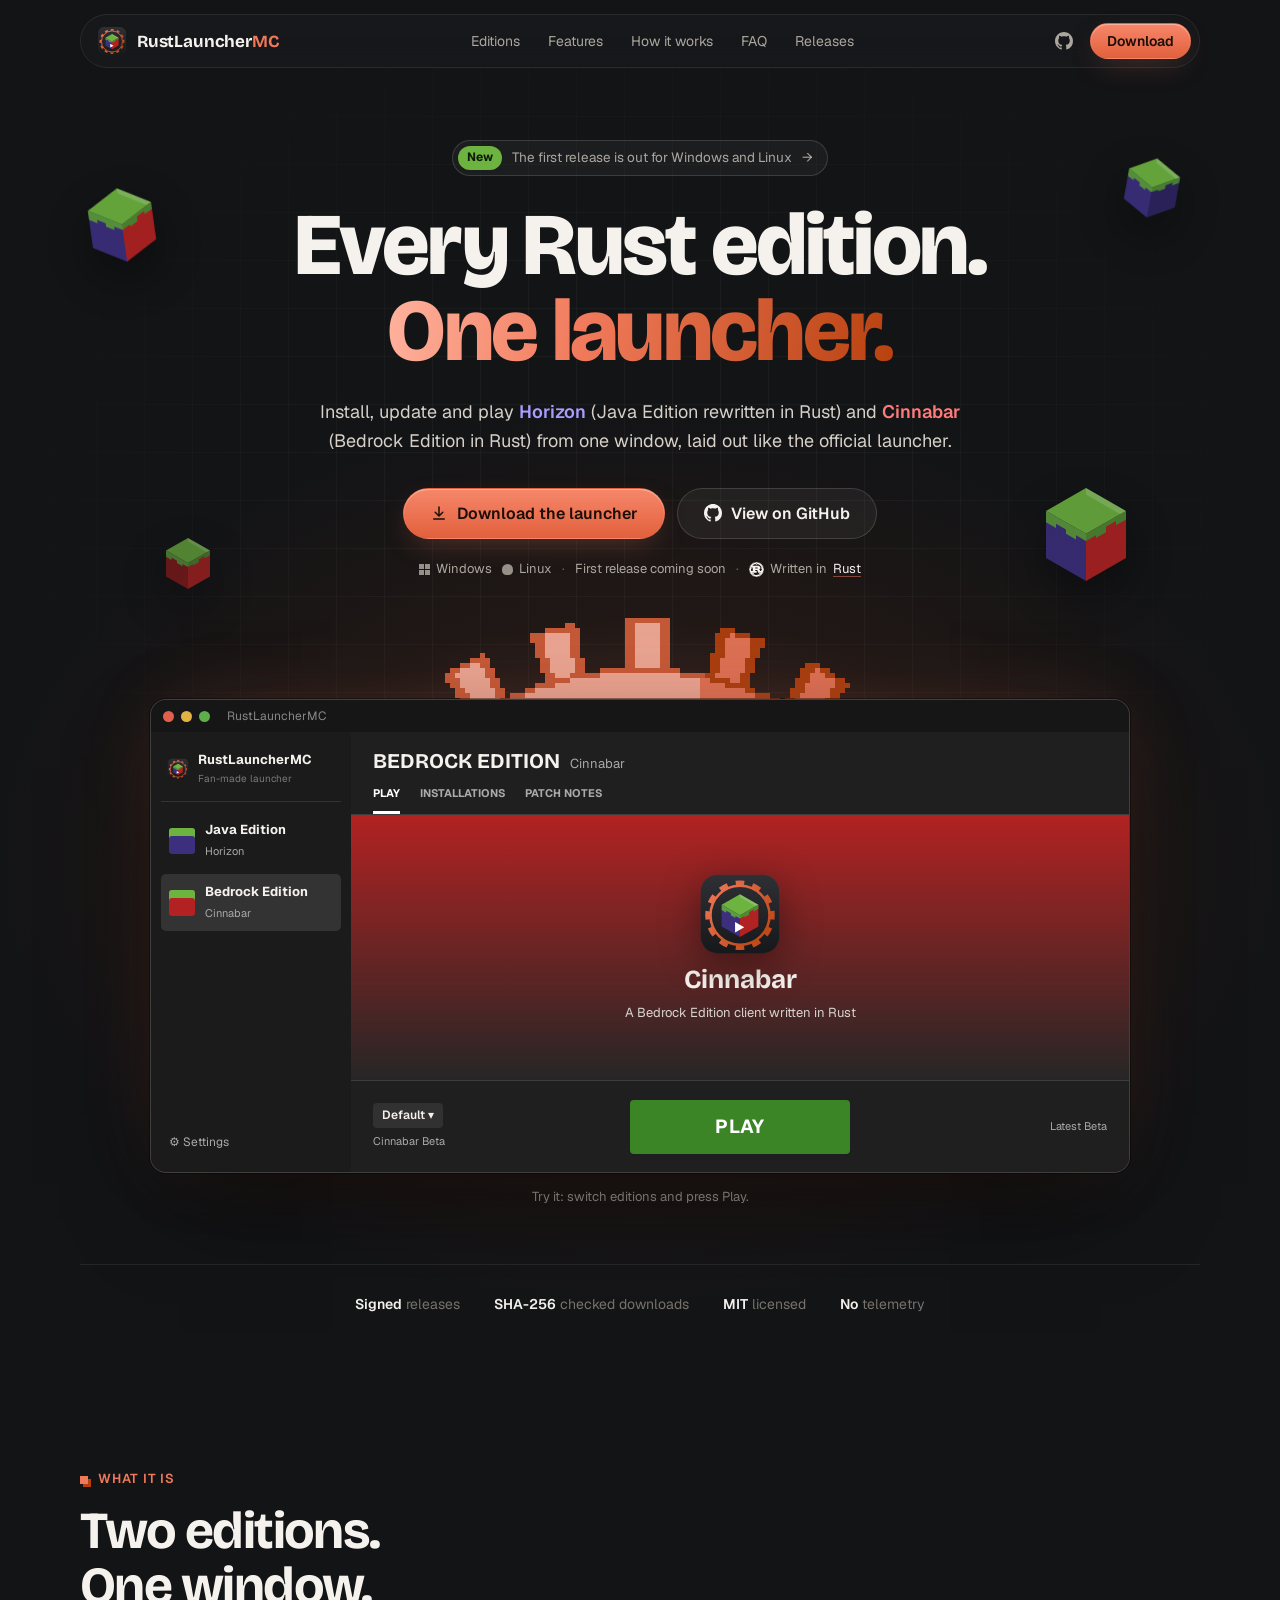
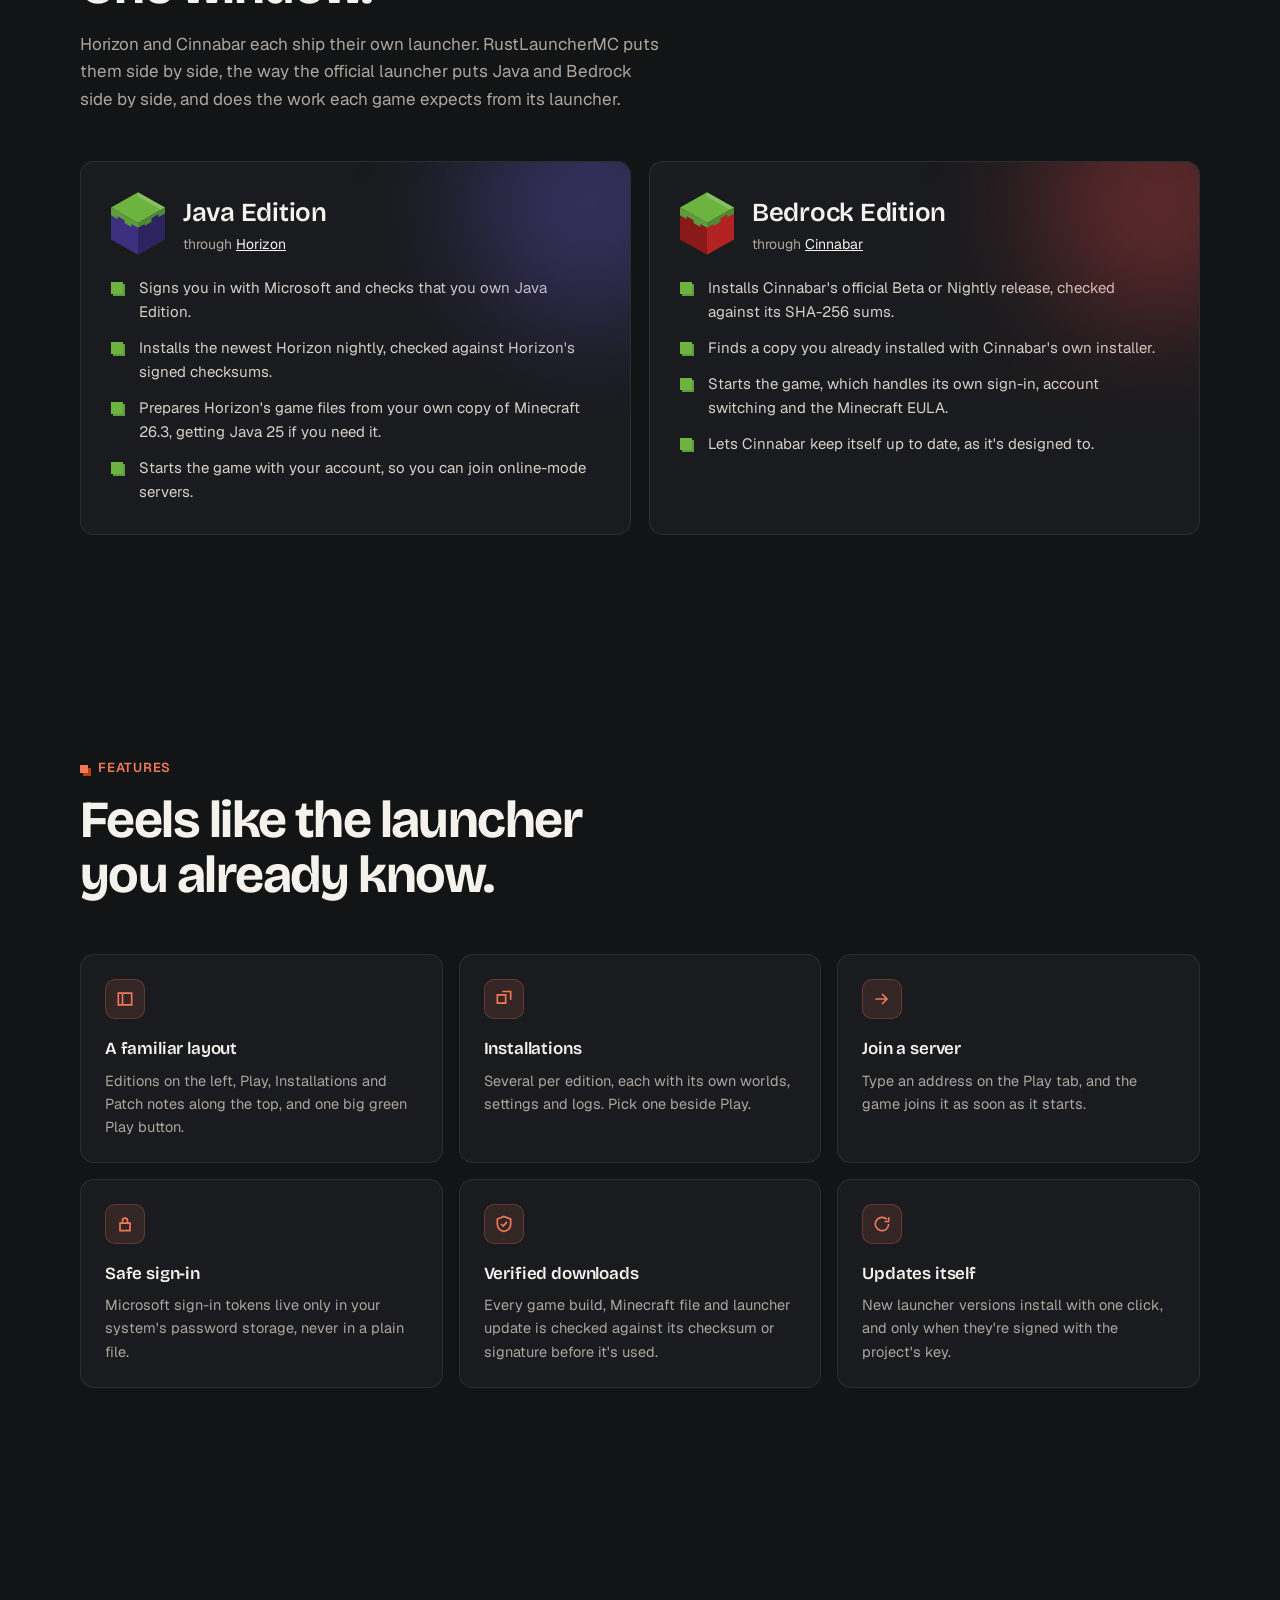
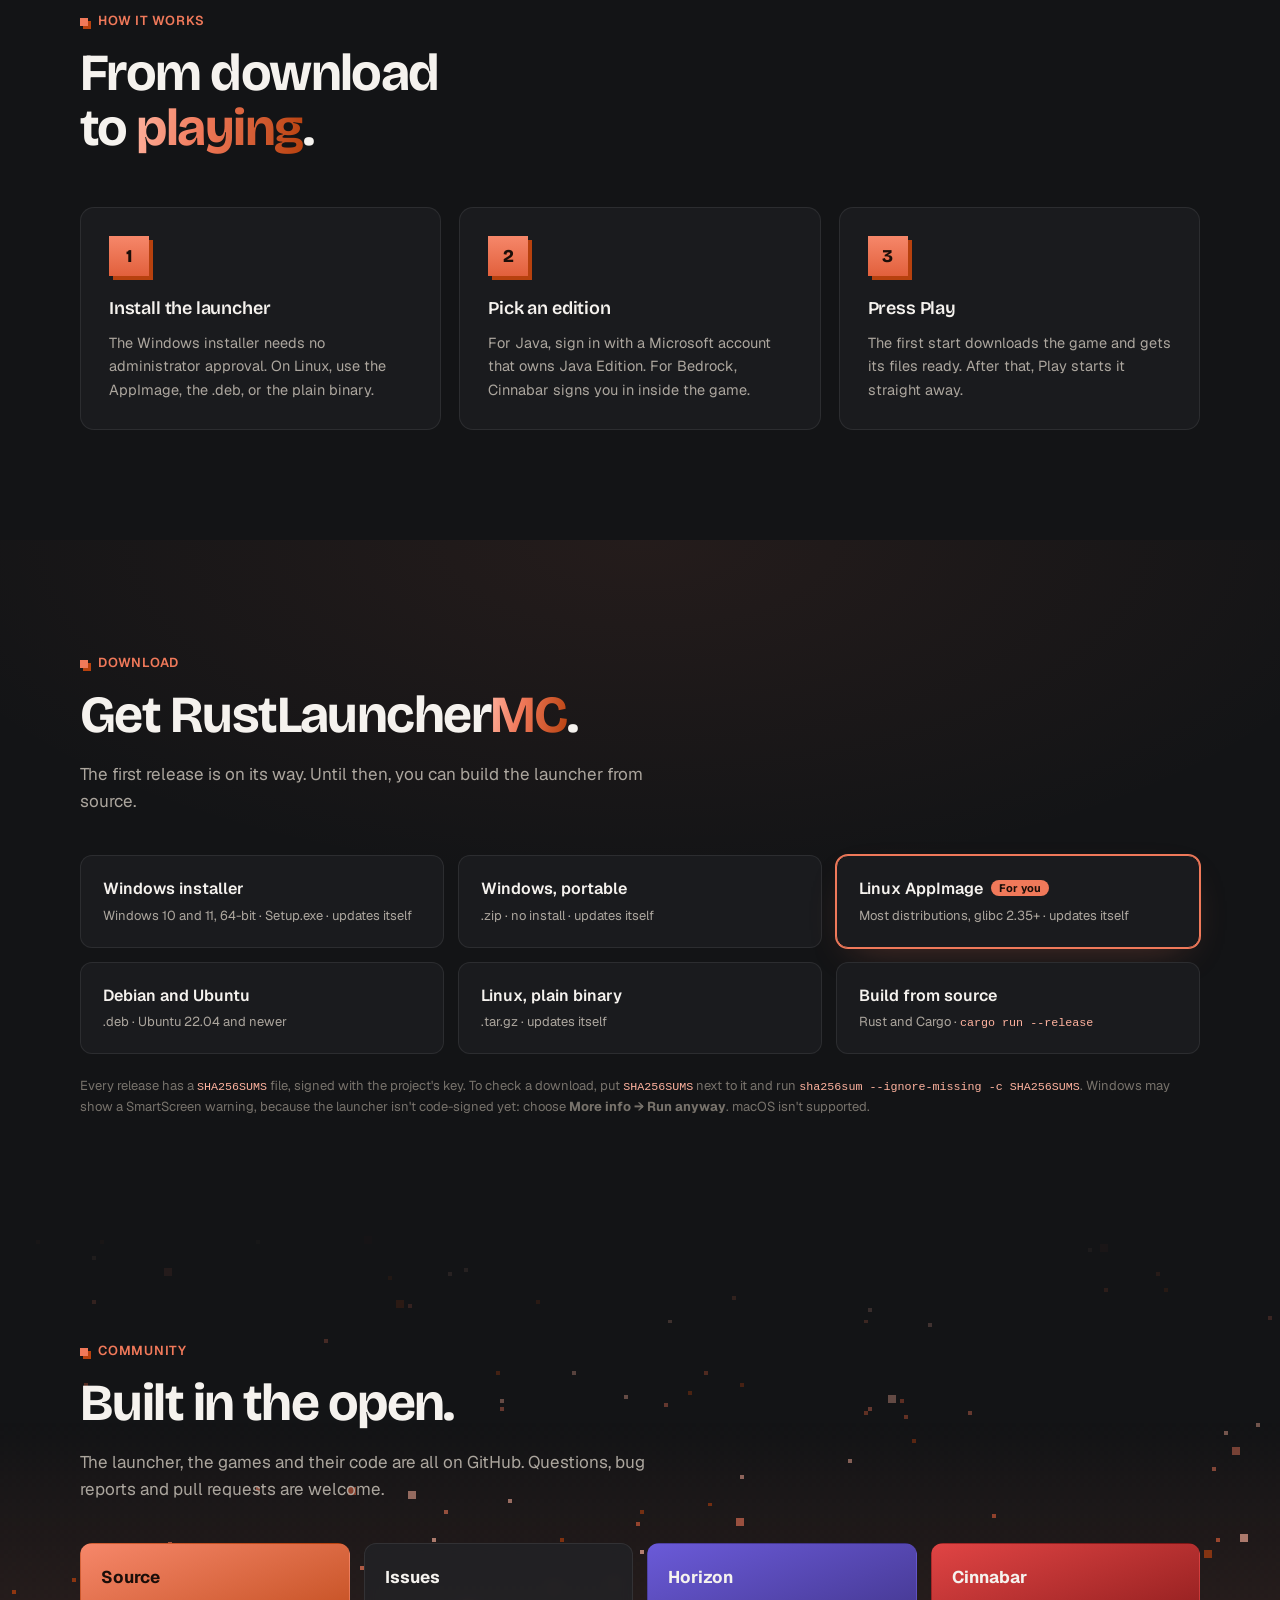
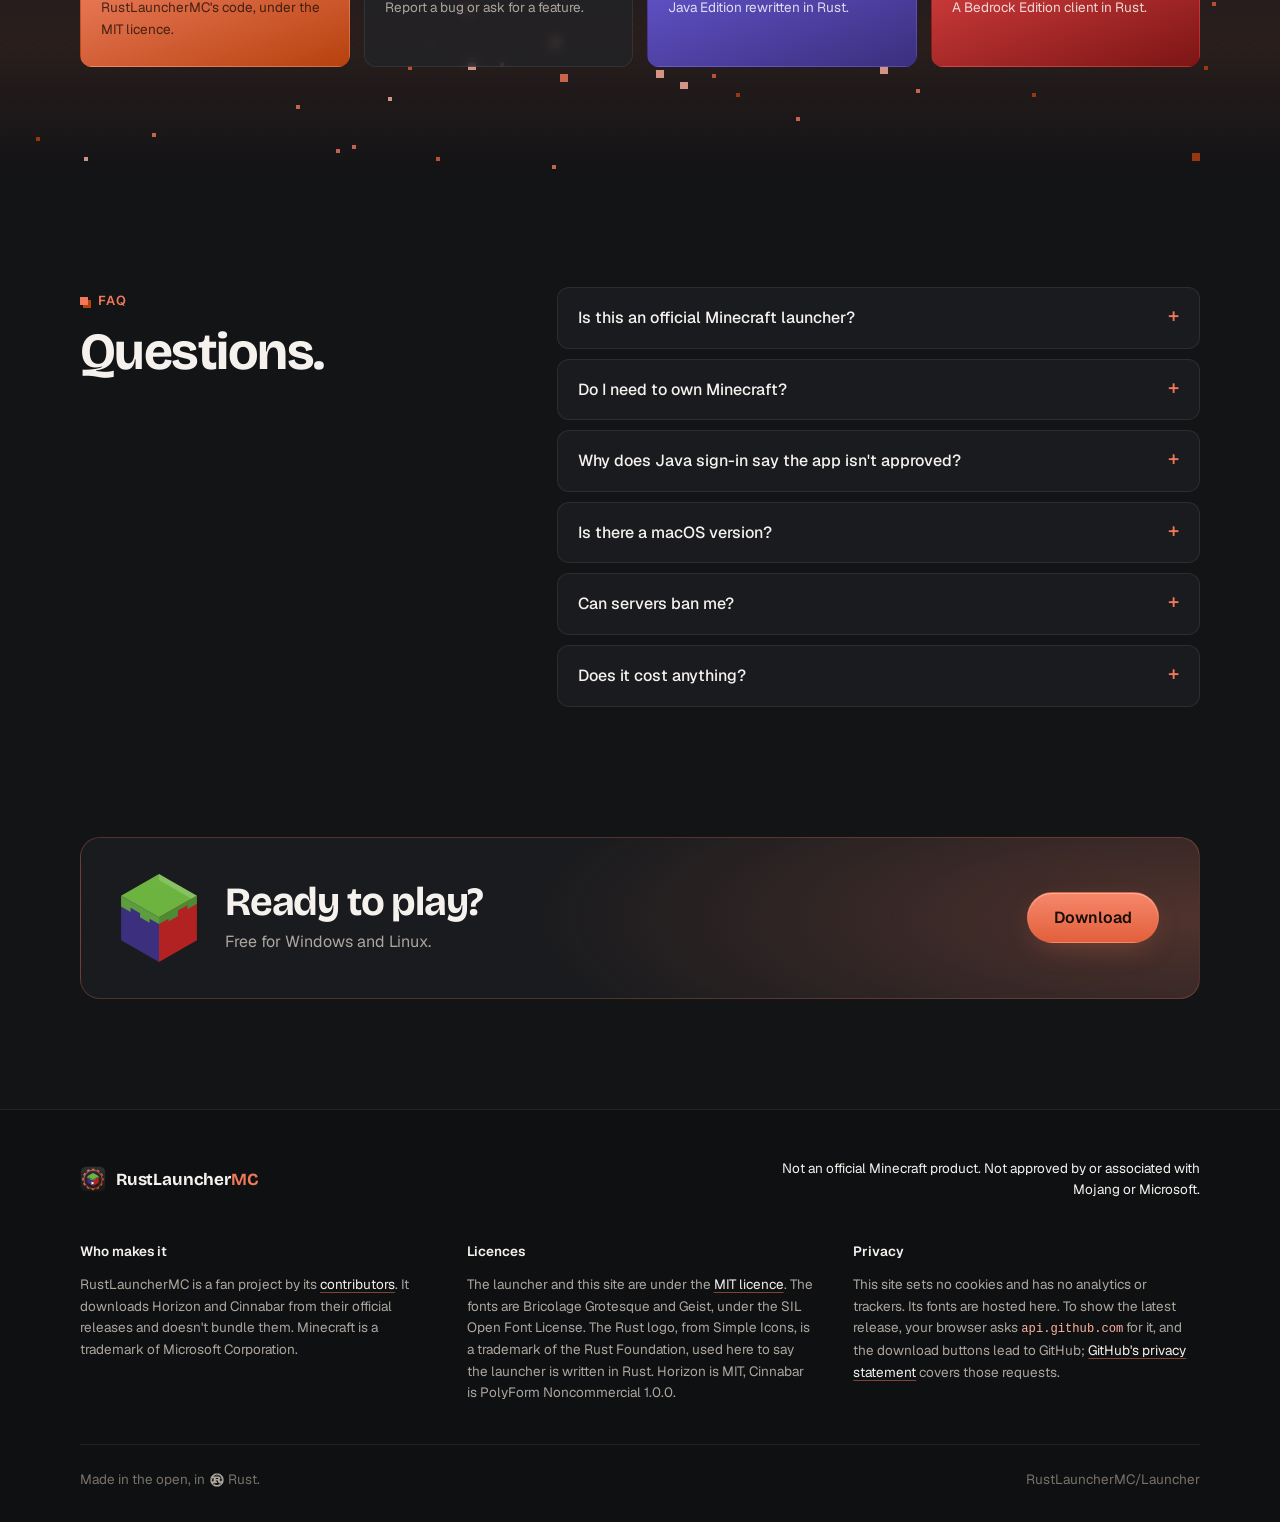
==== commit 547232a1: "Website: Written in Rust with the Rust logo, the release in the chip - The Rust logo (Simple Icons, " ====
--- a/website/index.html
+++ b/website/index.html
@@ -130,7 +130,7 @@
           "name": "Why does Java sign-in say the app isn't approved?",
           "acceptedAnswer": {
             "@type": "Answer",
-            "text": "Minecraft only lets apps that Mojang has approved sign players in. RustLauncherMC's sign-in app is waiting for that approval. Until then, Bedrock works as normal, and if you already use Horizon's own launcher, you can play Java Edition with its accounts: choose “Use my Horizon launcher account”."
+            "text": "Minecraft only lets apps that Mojang has approved sign players in. RustLauncherMC's sign-in app is waiting for that approval. Until then, Bedrock works as normal."
           }
         },
         {
@@ -169,6 +169,8 @@
   <!-- The isometric block from the logo: grass top, Java (purple) left, Bedrock (red) right. -->
   <svg width="0" height="0" class="defs" aria-hidden="true">
     <defs>
+      <!-- The Rust logo, from Simple Icons (CC0). The Rust logo is a trademark of the Rust Foundation. -->
+      <symbol id="rust" viewBox="0 0 24 24"><path fill="currentColor" d="M23.8346 11.7033l-1.0073-.6236a13.7268 13.7268 0 00-.0283-.2936l.8656-.8069a.3483.3483 0 00-.1154-.578l-1.1066-.414a8.4958 8.4958 0 00-.087-.2856l.6904-.9587a.3462.3462 0 00-.2257-.5446l-1.1663-.1894a9.3574 9.3574 0 00-.1407-.2622l.49-1.0761a.3437.3437 0 00-.0274-.3361.3486.3486 0 00-.3006-.154l-1.1845.0416a6.7444 6.7444 0 00-.1873-.2268l.2723-1.153a.3472.3472 0 00-.417-.4172l-1.1532.2724a14.0183 14.0183 0 00-.2278-.1873l.0415-1.1845a.3442.3442 0 00-.49-.328l-1.076.491c-.0872-.0476-.1742-.0952-.2623-.1407l-.1903-1.1673A.3483.3483 0 0016.256.955l-.9597.6905a8.4867 8.4867 0 00-.2855-.086l-.414-1.1066a.3483.3483 0 00-.5781-.1154l-.8069.8666a9.2936 9.2936 0 00-.2936-.0284L12.2946.1683a.3462.3462 0 00-.5892 0l-.6236 1.0073a13.7383 13.7383 0 00-.2936.0284L9.9803.3374a.3462.3462 0 00-.578.1154l-.4141 1.1065c-.0962.0274-.1903.0567-.2855.086L7.744.955a.3483.3483 0 00-.5447.2258L7.009 2.348a9.3574 9.3574 0 00-.2622.1407l-1.0762-.491a.3462.3462 0 00-.49.328l.0416 1.1845a7.9826 7.9826 0 00-.2278.1873L3.8413 3.425a.3472.3472 0 00-.4171.4171l.2713 1.1531c-.0628.075-.1255.1509-.1863.2268l-1.1845-.0415a.3462.3462 0 00-.328.49l.491 1.0761a9.167 9.167 0 00-.1407.2622l-1.1662.1894a.3483.3483 0 00-.2258.5446l.6904.9587a13.303 13.303 0 00-.087.2855l-1.1065.414a.3483.3483 0 00-.1155.5781l.8656.807a9.2936 9.2936 0 00-.0283.2935l-1.0073.6236a.3442.3442 0 000 .5892l1.0073.6236c.008.0982.0182.1964.0283.2936l-.8656.8079a.3462.3462 0 00.1155.578l1.1065.4141c.0273.0962.0567.1914.087.2855l-.6904.9587a.3452.3452 0 00.2268.5447l1.1662.1893c.0456.088.0922.1751.1408.2622l-.491 1.0762a.3462.3462 0 00.328.49l1.1834-.0415c.0618.0769.1235.1528.1873.2277l-.2713 1.1541a.3462.3462 0 00.4171.4161l1.153-.2713c.075.0638.151.1255.2279.1863l-.0415 1.1845a.3442.3442 0 00.49.327l1.0761-.49c.087.0486.1741.0951.2622.1407l.1903 1.1662a.3483.3483 0 00.5447.2268l.9587-.6904a9.299 9.299 0 00.2855.087l.414 1.1066a.3452.3452 0 00.5781.1154l.8079-.8656c.0972.0111.1954.0203.2936.0294l.6236 1.0073a.3472.3472 0 00.5892 0l.6236-1.0073c.0982-.0091.1964-.0183.2936-.0294l.8069.8656a.3483.3483 0 00.578-.1154l.4141-1.1066a8.4626 8.4626 0 00.2855-.087l.9587.6904a.3452.3452 0 00.5447-.2268l.1903-1.1662c.088-.0456.1751-.0931.2622-.1407l1.0762.49a.3472.3472 0 00.49-.327l-.0415-1.1845a6.7267 6.7267 0 00.2267-.1863l1.1531.2713a.3472.3472 0 00.4171-.416l-.2713-1.1542c.0628-.0749.1255-.1508.1863-.2278l1.1845.0415a.3442.3442 0 00.328-.49l-.49-1.076c.0475-.0872.0951-.1742.1407-.2623l1.1662-.1893a.3483.3483 0 00.2258-.5447l-.6904-.9587.087-.2855 1.1066-.414a.3462.3462 0 00.1154-.5781l-.8656-.8079c.0101-.0972.0202-.1954.0283-.2936l1.0073-.6236a.3442.3442 0 000-.5892zm-6.7413 8.3551a.7138.7138 0 01.2986-1.396.714.714 0 11-.2997 1.396zm-.3422-2.3142a.649.649 0 00-.7715.5l-.3573 1.6685c-1.1035.501-2.3285.7795-3.6193.7795a8.7368 8.7368 0 01-3.6951-.814l-.3574-1.6684a.648.648 0 00-.7714-.499l-1.473.3158a8.7216 8.7216 0 01-.7613-.898h7.1676c.081 0 .1356-.0141.1356-.088v-2.536c0-.074-.0536-.0881-.1356-.0881h-2.0966v-1.6077h2.2677c.2065 0 1.1065.0587 1.394 1.2088.0901.3533.2875 1.5044.4232 1.8729.1346.413.6833 1.2381 1.2685 1.2381h3.5716a.7492.7492 0 00.1296-.0131 8.7874 8.7874 0 01-.8119.9526zM6.8369 20.024a.714.714 0 11-.2997-1.396.714.714 0 01.2997 1.396zM4.1177 8.9972a.7137.7137 0 11-1.304.5791.7137.7137 0 011.304-.579zm-.8352 1.9813l1.5347-.6824a.65.65 0 00.33-.8585l-.3158-.7147h1.2432v5.6025H3.5669a8.7753 8.7753 0 01-.2834-3.348zm6.7343-.5437V8.7836h2.9601c.153 0 1.0792.1772 1.0792.8697 0 .575-.7107.7815-1.2948.7815zm10.7574 1.4862c0 .2187-.008.4363-.0243.651h-.9c-.09 0-.1265.0586-.1265.1477v.413c0 .973-.5487 1.1846-1.0296 1.2382-.4576.0517-.9648-.1913-1.0275-.4717-.2704-1.5186-.7198-1.8436-1.4305-2.4034.8817-.5599 1.799-1.386 1.799-2.4915 0-1.1936-.819-1.9458-1.3769-2.3153-.7825-.5163-1.6491-.6195-1.883-.6195H5.4682a8.7651 8.7651 0 014.907-2.7699l1.0974 1.151a.648.648 0 00.9182.0213l1.227-1.1743a8.7753 8.7753 0 016.0044 4.2762l-.8403 1.8982a.652.652 0 00.33.8585l1.6178.7188c.0283.2875.0425.577.0425.8717zm-9.3006-9.5993a.7128.7128 0 11.984 1.0316.7137.7137 0 01-.984-1.0316zm8.3389 6.71a.7107.7107 0 01.9395-.3625.7137.7137 0 11-.9405.3635z"/></symbol>
       <symbol id="block" viewBox="0 0 112 130">
         <polygon points="0,32 56,64 56,130 0,98" fill="var(--l, #3B2F7E)"/>
         <polygon points="56,64 112,32 112,98 56,130" fill="var(--r, #B22222)"/>
@@ -214,9 +216,9 @@
       <svg class="float f4" aria-hidden="true"><use href="#block"/></svg>
 
       <div class="wrap hero-text">
-        <a class="chip" href="https://github.com/RustLauncherMC/Launcher/releases">
+        <a class="chip" href="https://github.com/RustLauncherMC/Launcher/releases/latest" data-chip>
           <span class="chip-tag">New</span>
-          <span data-chip-text>Installations, Join a server and self-update</span>
+          <span data-chip-text>The first release is out for Windows and Linux</span>
           <span aria-hidden="true">→</span>
         </a>
         <h1>Every Rust edition.<br><span class="rust-text">One launcher.</span></h1>
@@ -236,7 +238,8 @@
           </a>
         </div>
         <p class="meta">
-          <span class="os os-win">Windows</span><span class="os os-linux">Linux</span><span class="sep">·</span><span data-release-line>Free and open source</span>
+          <span class="os os-win">Windows</span><span class="os os-linux">Linux</span><span class="sep">·</span><span data-release-line>Free and open source</span><span class="sep sep-written">·</span>
+          <span class="written-in"><svg class="rust-icon" aria-hidden="true"><use href="#rust"/></svg>Written in <a href="https://www.rust-lang.org">Rust</a></span>
         </p>
       </div>
 
@@ -416,8 +419,10 @@
           </a>
         </div>
         <p class="fine reveal">
-          Every release has a <code>SHA256SUMS</code> file and its signature. Windows may show a SmartScreen
-          warning, because the launcher isn't code-signed yet. macOS isn't supported.
+          Every release has a <code>SHA256SUMS</code> file, signed with the project's key. To check a download,
+          put <code>SHA256SUMS</code> next to it and run <code>sha256sum --ignore-missing -c SHA256SUMS</code>.
+          Windows may show a SmartScreen warning, because the launcher isn't code-signed yet: choose
+          <b>More info → Run anyway</b>. macOS isn't supported.
         </p>
       </div>
     </section>
@@ -462,7 +467,7 @@
           </details>
           <details class="reveal">
             <summary>Why does Java sign-in say the app isn't approved?</summary>
-            <p>Minecraft only lets apps that Mojang has approved sign players in. RustLauncherMC's sign-in app is waiting for that approval. Until then, Bedrock works as normal, and if you already use Horizon's own launcher, you can play Java Edition with its accounts: choose “Use my Horizon launcher account”.</p>
+            <p>Minecraft only lets apps that Mojang has approved sign players in. RustLauncherMC's sign-in app is waiting for that approval. Until then, Bedrock works as normal.</p>
           </details>
           <details class="reveal">
             <summary>Is there a macOS version?</summary>
@@ -505,7 +510,7 @@
         </div>
         <div>
           <h4>Licences</h4>
-          <p>The launcher and this site are under the <a href="https://github.com/RustLauncherMC/Launcher/blob/main/LICENSE">MIT licence</a>. The fonts are Bricolage Grotesque and Geist, under the SIL Open Font License. Horizon is MIT, Cinnabar is PolyForm Noncommercial 1.0.0.</p>
+          <p>The launcher and this site are under the <a href="https://github.com/RustLauncherMC/Launcher/blob/main/LICENSE">MIT licence</a>. The fonts are Bricolage Grotesque and Geist, under the SIL Open Font License. The Rust logo, from Simple Icons, is a trademark of the Rust Foundation, used here to say the launcher is written in Rust. Horizon is MIT, Cinnabar is PolyForm Noncommercial 1.0.0.</p>
         </div>
         <div>
           <h4>Privacy</h4>
@@ -513,7 +518,7 @@
         </div>
       </div>
       <div class="foot-bottom">
-        <span>Made in the open, in Rust.</span>
+        <span class="made-in">Made in the open, in <svg class="rust-icon" aria-hidden="true"><use href="#rust"/></svg><a href="https://www.rust-lang.org">Rust</a>.</span>
         <a href="https://github.com/RustLauncherMC/Launcher">RustLauncherMC/Launcher</a>
       </div>
     </div>
--- a/website/styles.css
+++ b/website/styles.css
@@ -211,6 +211,13 @@
 }
 .os-linux::before { border-radius: 50% 50% 40% 40%; }
 .meta .sep { opacity: 0.5; }
+.rust-icon { width: 15px; height: 15px; flex: none; color: var(--fg); }
+.written-in, .made-in { display: inline-flex; align-items: center; gap: 6px; }
+.written-in a, .made-in a { color: var(--fg); text-decoration: underline; text-decoration-color: rgba(240, 121, 90, 0.5); text-underline-offset: 3px; }
+.written-in a:hover, .made-in a:hover { text-decoration-color: var(--rust); }
+/* No gap here: the full stop after "Rust" must touch it. */
+.made-in { gap: 0; }
+.made-in .rust-icon { width: 14px; height: 14px; margin: 0 4px 0 5px; color: var(--muted); }
 
 /* Floating blocks, like the logo's. */
 .float {
@@ -501,6 +508,8 @@
   .foot-bottom { flex-direction: column; gap: 8px; }
 }
 @media (max-width: 440px) {
+  /* "Written in Rust" wraps onto its own line here, so it needs no separator before it. */
+  .meta .sep-written { display: none; }
   .nav-end .btn-small { display: none; }
   .brand span { font-size: 16px; }
   .btn-big { width: 100%; }
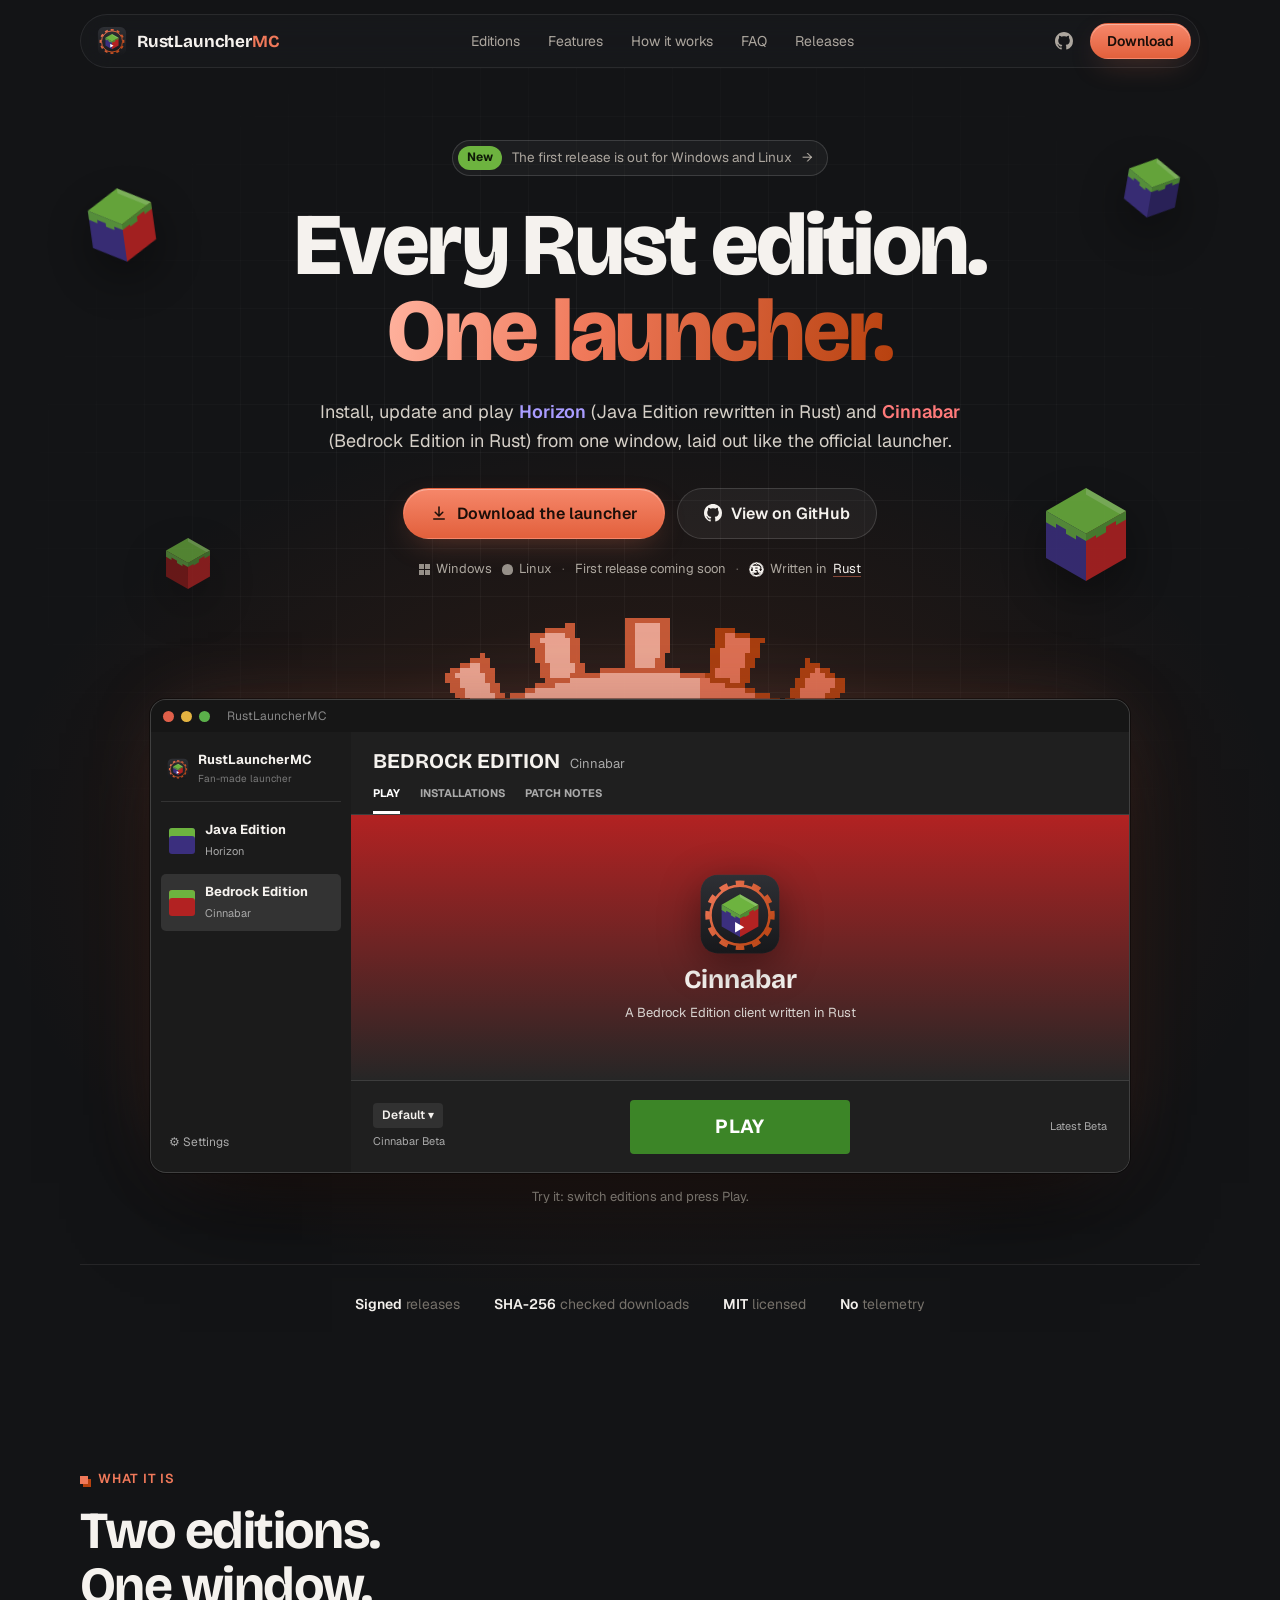
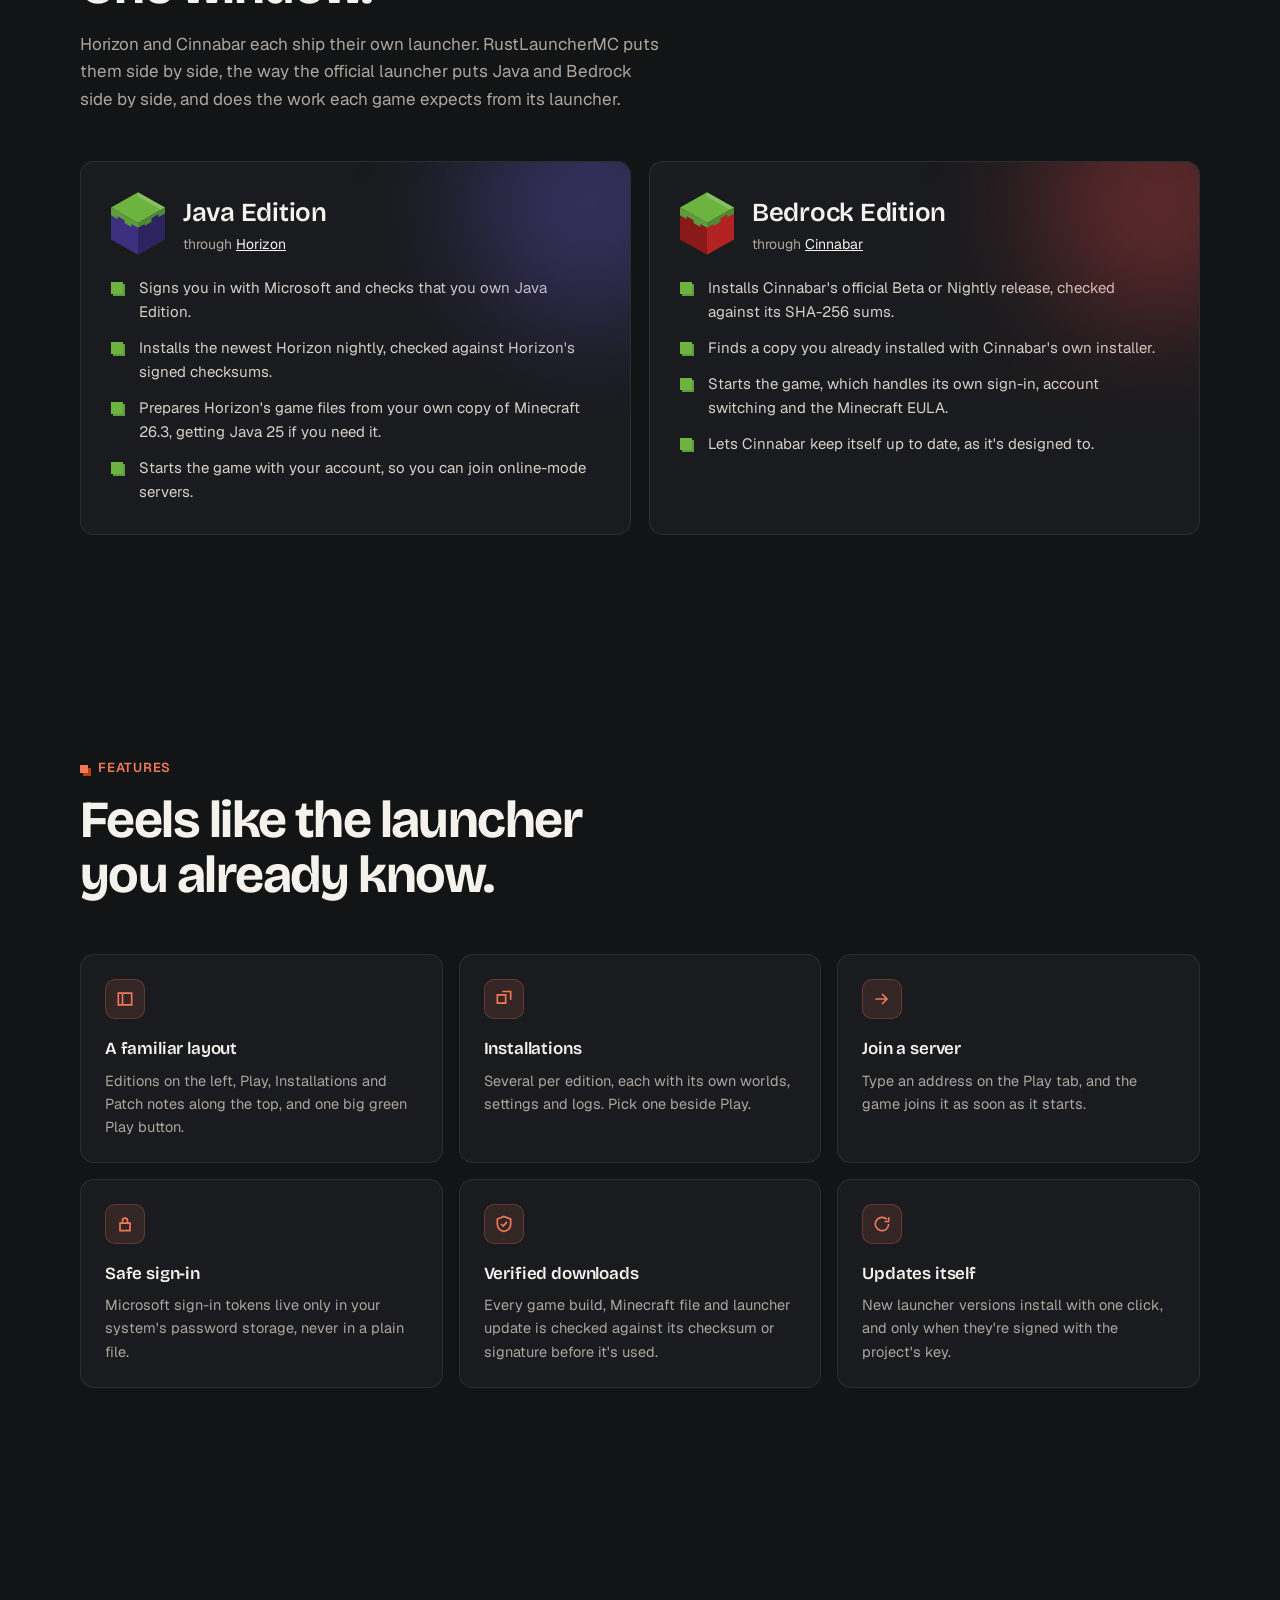
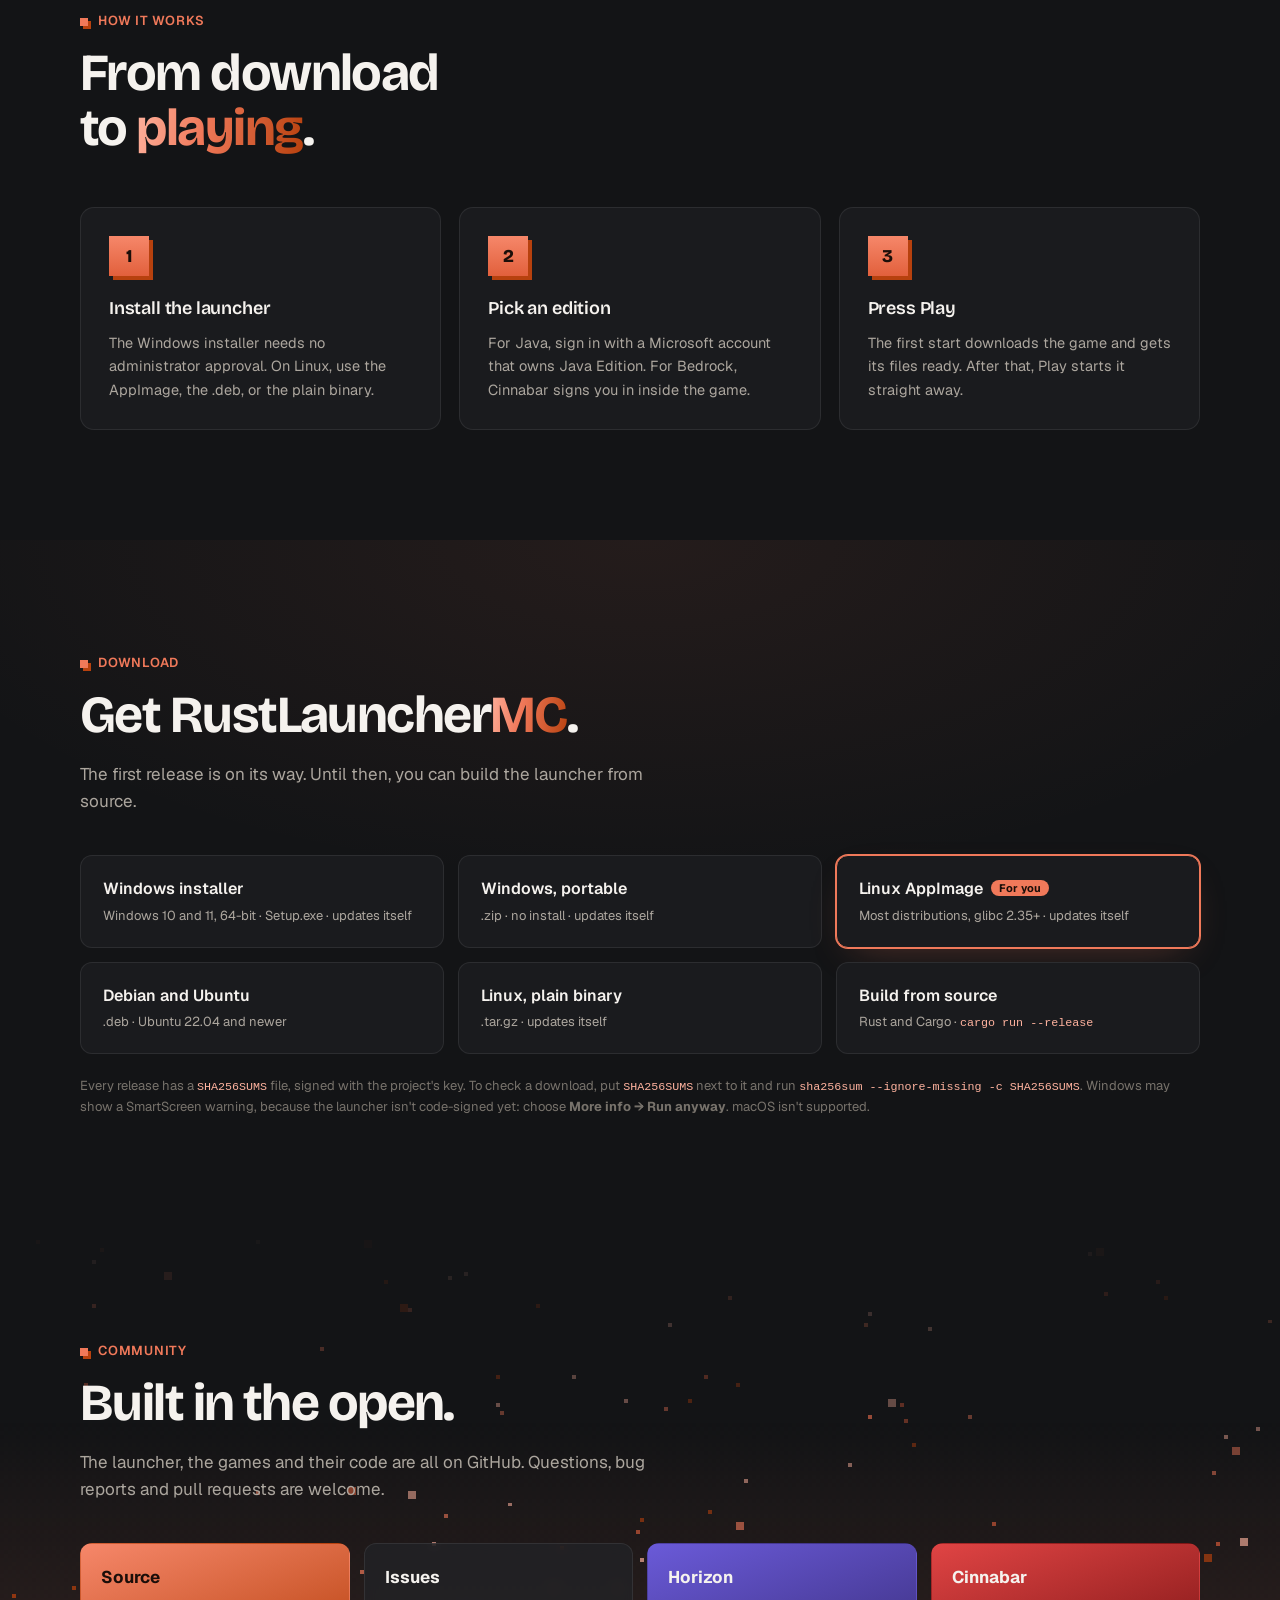
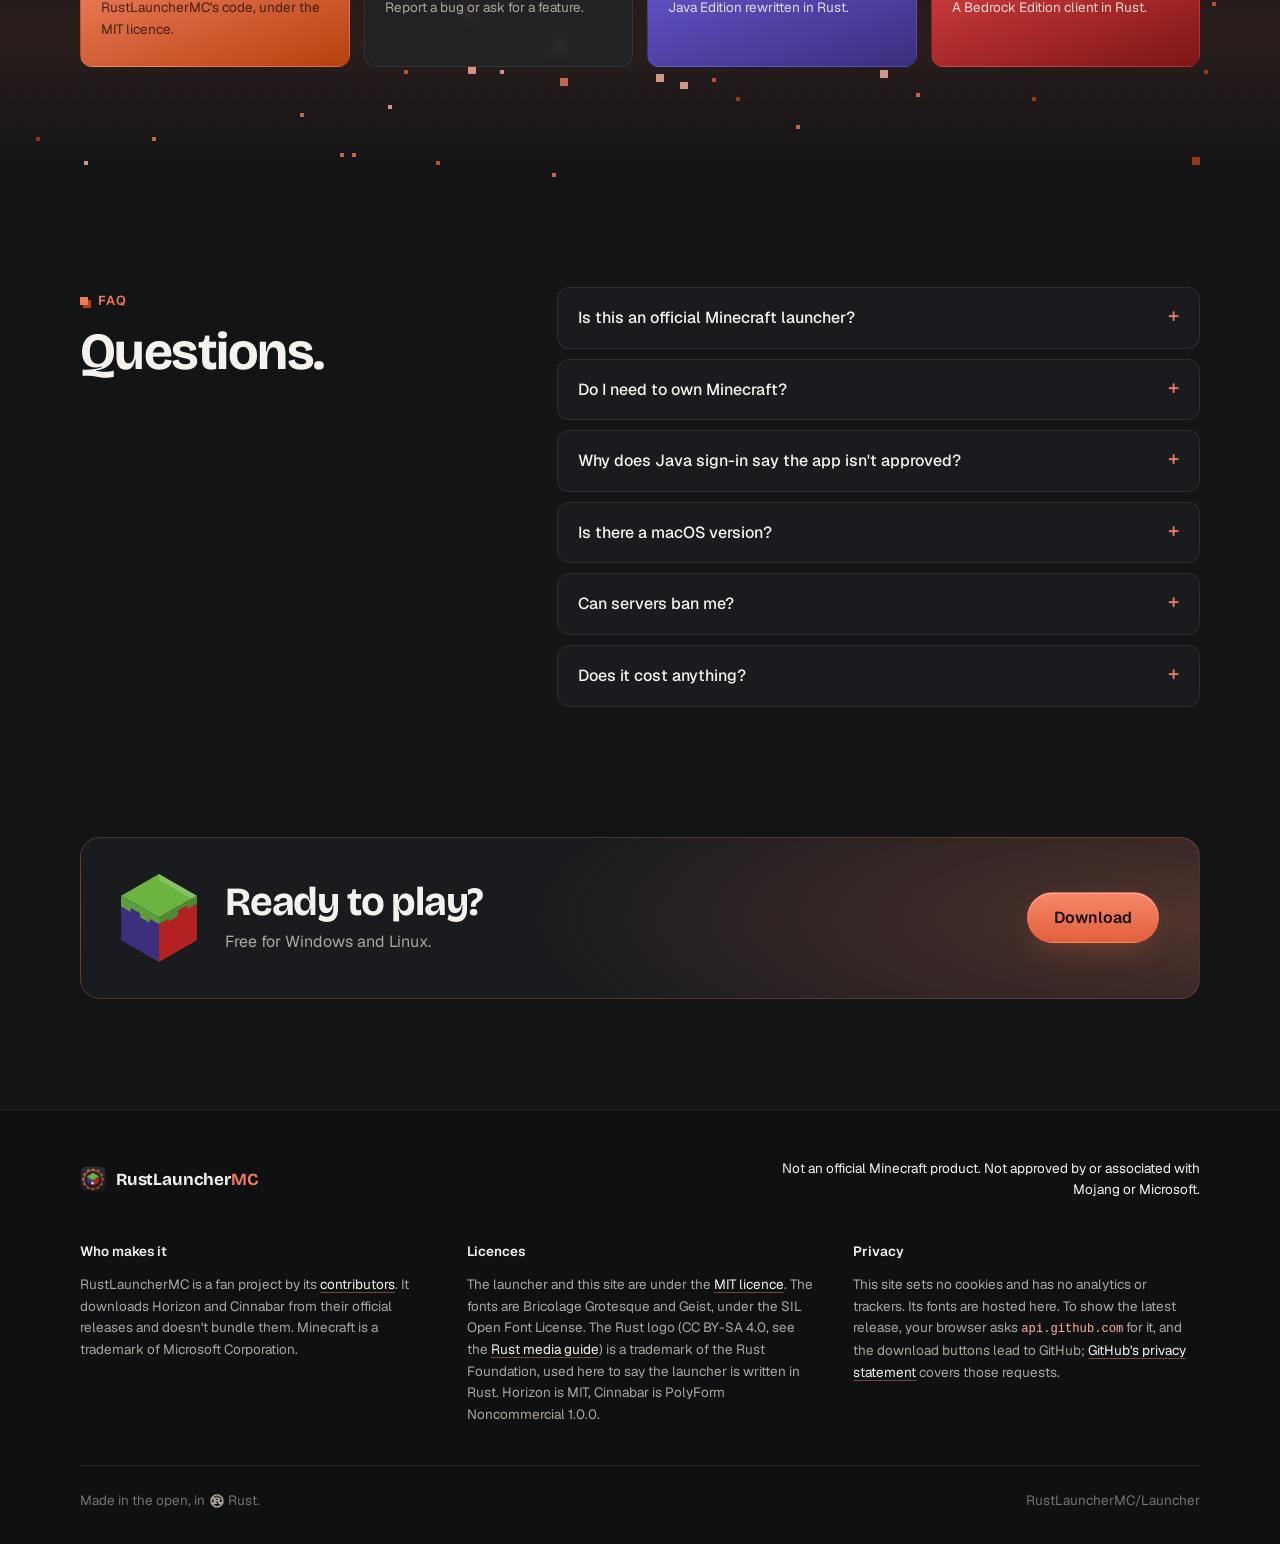
==== commit cdab055a: "Credit the Rust logo under CC BY-SA 4.0, not CC0 Simple Icons' package is CC0, but its data lists th" ====
--- a/website/index.html
+++ b/website/index.html
@@ -169,7 +169,7 @@
   <!-- The isometric block from the logo: grass top, Java (purple) left, Bedrock (red) right. -->
   <svg width="0" height="0" class="defs" aria-hidden="true">
     <defs>
-      <!-- The Rust logo, from Simple Icons (CC0). The Rust logo is a trademark of the Rust Foundation. -->
+      <!-- The Rust logo, as drawn by Simple Icons: CC BY-SA 4.0, per the Rust media guide. A trademark of the Rust Foundation. -->
       <symbol id="rust" viewBox="0 0 24 24"><path fill="currentColor" d="M23.8346 11.7033l-1.0073-.6236a13.7268 13.7268 0 00-.0283-.2936l.8656-.8069a.3483.3483 0 00-.1154-.578l-1.1066-.414a8.4958 8.4958 0 00-.087-.2856l.6904-.9587a.3462.3462 0 00-.2257-.5446l-1.1663-.1894a9.3574 9.3574 0 00-.1407-.2622l.49-1.0761a.3437.3437 0 00-.0274-.3361.3486.3486 0 00-.3006-.154l-1.1845.0416a6.7444 6.7444 0 00-.1873-.2268l.2723-1.153a.3472.3472 0 00-.417-.4172l-1.1532.2724a14.0183 14.0183 0 00-.2278-.1873l.0415-1.1845a.3442.3442 0 00-.49-.328l-1.076.491c-.0872-.0476-.1742-.0952-.2623-.1407l-.1903-1.1673A.3483.3483 0 0016.256.955l-.9597.6905a8.4867 8.4867 0 00-.2855-.086l-.414-1.1066a.3483.3483 0 00-.5781-.1154l-.8069.8666a9.2936 9.2936 0 00-.2936-.0284L12.2946.1683a.3462.3462 0 00-.5892 0l-.6236 1.0073a13.7383 13.7383 0 00-.2936.0284L9.9803.3374a.3462.3462 0 00-.578.1154l-.4141 1.1065c-.0962.0274-.1903.0567-.2855.086L7.744.955a.3483.3483 0 00-.5447.2258L7.009 2.348a9.3574 9.3574 0 00-.2622.1407l-1.0762-.491a.3462.3462 0 00-.49.328l.0416 1.1845a7.9826 7.9826 0 00-.2278.1873L3.8413 3.425a.3472.3472 0 00-.4171.4171l.2713 1.1531c-.0628.075-.1255.1509-.1863.2268l-1.1845-.0415a.3462.3462 0 00-.328.49l.491 1.0761a9.167 9.167 0 00-.1407.2622l-1.1662.1894a.3483.3483 0 00-.2258.5446l.6904.9587a13.303 13.303 0 00-.087.2855l-1.1065.414a.3483.3483 0 00-.1155.5781l.8656.807a9.2936 9.2936 0 00-.0283.2935l-1.0073.6236a.3442.3442 0 000 .5892l1.0073.6236c.008.0982.0182.1964.0283.2936l-.8656.8079a.3462.3462 0 00.1155.578l1.1065.4141c.0273.0962.0567.1914.087.2855l-.6904.9587a.3452.3452 0 00.2268.5447l1.1662.1893c.0456.088.0922.1751.1408.2622l-.491 1.0762a.3462.3462 0 00.328.49l1.1834-.0415c.0618.0769.1235.1528.1873.2277l-.2713 1.1541a.3462.3462 0 00.4171.4161l1.153-.2713c.075.0638.151.1255.2279.1863l-.0415 1.1845a.3442.3442 0 00.49.327l1.0761-.49c.087.0486.1741.0951.2622.1407l.1903 1.1662a.3483.3483 0 00.5447.2268l.9587-.6904a9.299 9.299 0 00.2855.087l.414 1.1066a.3452.3452 0 00.5781.1154l.8079-.8656c.0972.0111.1954.0203.2936.0294l.6236 1.0073a.3472.3472 0 00.5892 0l.6236-1.0073c.0982-.0091.1964-.0183.2936-.0294l.8069.8656a.3483.3483 0 00.578-.1154l.4141-1.1066a8.4626 8.4626 0 00.2855-.087l.9587.6904a.3452.3452 0 00.5447-.2268l.1903-1.1662c.088-.0456.1751-.0931.2622-.1407l1.0762.49a.3472.3472 0 00.49-.327l-.0415-1.1845a6.7267 6.7267 0 00.2267-.1863l1.1531.2713a.3472.3472 0 00.4171-.416l-.2713-1.1542c.0628-.0749.1255-.1508.1863-.2278l1.1845.0415a.3442.3442 0 00.328-.49l-.49-1.076c.0475-.0872.0951-.1742.1407-.2623l1.1662-.1893a.3483.3483 0 00.2258-.5447l-.6904-.9587.087-.2855 1.1066-.414a.3462.3462 0 00.1154-.5781l-.8656-.8079c.0101-.0972.0202-.1954.0283-.2936l1.0073-.6236a.3442.3442 0 000-.5892zm-6.7413 8.3551a.7138.7138 0 01.2986-1.396.714.714 0 11-.2997 1.396zm-.3422-2.3142a.649.649 0 00-.7715.5l-.3573 1.6685c-1.1035.501-2.3285.7795-3.6193.7795a8.7368 8.7368 0 01-3.6951-.814l-.3574-1.6684a.648.648 0 00-.7714-.499l-1.473.3158a8.7216 8.7216 0 01-.7613-.898h7.1676c.081 0 .1356-.0141.1356-.088v-2.536c0-.074-.0536-.0881-.1356-.0881h-2.0966v-1.6077h2.2677c.2065 0 1.1065.0587 1.394 1.2088.0901.3533.2875 1.5044.4232 1.8729.1346.413.6833 1.2381 1.2685 1.2381h3.5716a.7492.7492 0 00.1296-.0131 8.7874 8.7874 0 01-.8119.9526zM6.8369 20.024a.714.714 0 11-.2997-1.396.714.714 0 01.2997 1.396zM4.1177 8.9972a.7137.7137 0 11-1.304.5791.7137.7137 0 011.304-.579zm-.8352 1.9813l1.5347-.6824a.65.65 0 00.33-.8585l-.3158-.7147h1.2432v5.6025H3.5669a8.7753 8.7753 0 01-.2834-3.348zm6.7343-.5437V8.7836h2.9601c.153 0 1.0792.1772 1.0792.8697 0 .575-.7107.7815-1.2948.7815zm10.7574 1.4862c0 .2187-.008.4363-.0243.651h-.9c-.09 0-.1265.0586-.1265.1477v.413c0 .973-.5487 1.1846-1.0296 1.2382-.4576.0517-.9648-.1913-1.0275-.4717-.2704-1.5186-.7198-1.8436-1.4305-2.4034.8817-.5599 1.799-1.386 1.799-2.4915 0-1.1936-.819-1.9458-1.3769-2.3153-.7825-.5163-1.6491-.6195-1.883-.6195H5.4682a8.7651 8.7651 0 014.907-2.7699l1.0974 1.151a.648.648 0 00.9182.0213l1.227-1.1743a8.7753 8.7753 0 016.0044 4.2762l-.8403 1.8982a.652.652 0 00.33.8585l1.6178.7188c.0283.2875.0425.577.0425.8717zm-9.3006-9.5993a.7128.7128 0 11.984 1.0316.7137.7137 0 01-.984-1.0316zm8.3389 6.71a.7107.7107 0 01.9395-.3625.7137.7137 0 11-.9405.3635z"/></symbol>
       <symbol id="block" viewBox="0 0 112 130">
         <polygon points="0,32 56,64 56,130 0,98" fill="var(--l, #3B2F7E)"/>
@@ -510,7 +510,7 @@
         </div>
         <div>
           <h4>Licences</h4>
-          <p>The launcher and this site are under the <a href="https://github.com/RustLauncherMC/Launcher/blob/main/LICENSE">MIT licence</a>. The fonts are Bricolage Grotesque and Geist, under the SIL Open Font License. The Rust logo, from Simple Icons, is a trademark of the Rust Foundation, used here to say the launcher is written in Rust. Horizon is MIT, Cinnabar is PolyForm Noncommercial 1.0.0.</p>
+          <p>The launcher and this site are under the <a href="https://github.com/RustLauncherMC/Launcher/blob/main/LICENSE">MIT licence</a>. The fonts are Bricolage Grotesque and Geist, under the SIL Open Font License. The Rust logo (CC BY-SA 4.0, see the <a href="https://www.rust-lang.org/policies/media-guide">Rust media guide</a>) is a trademark of the Rust Foundation, used here to say the launcher is written in Rust. Horizon is MIT, Cinnabar is PolyForm Noncommercial 1.0.0.</p>
         </div>
         <div>
           <h4>Privacy</h4>
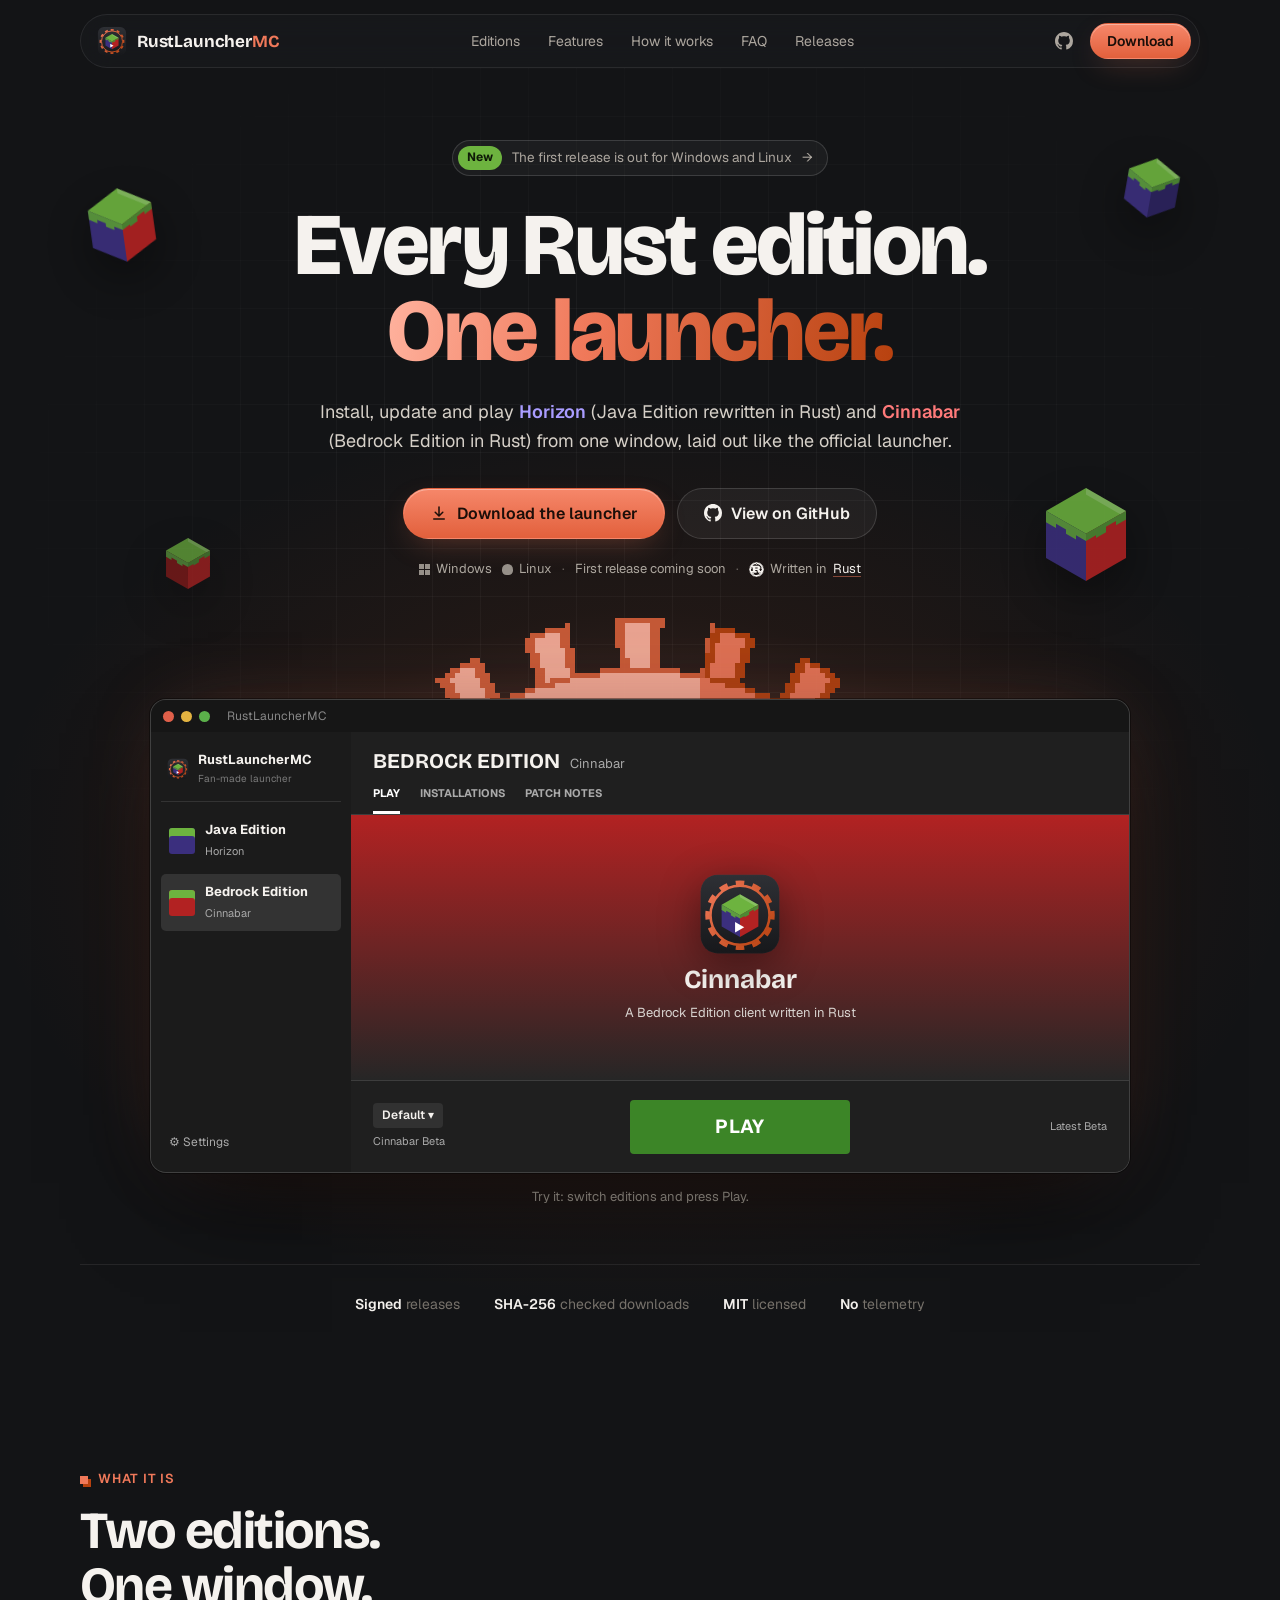
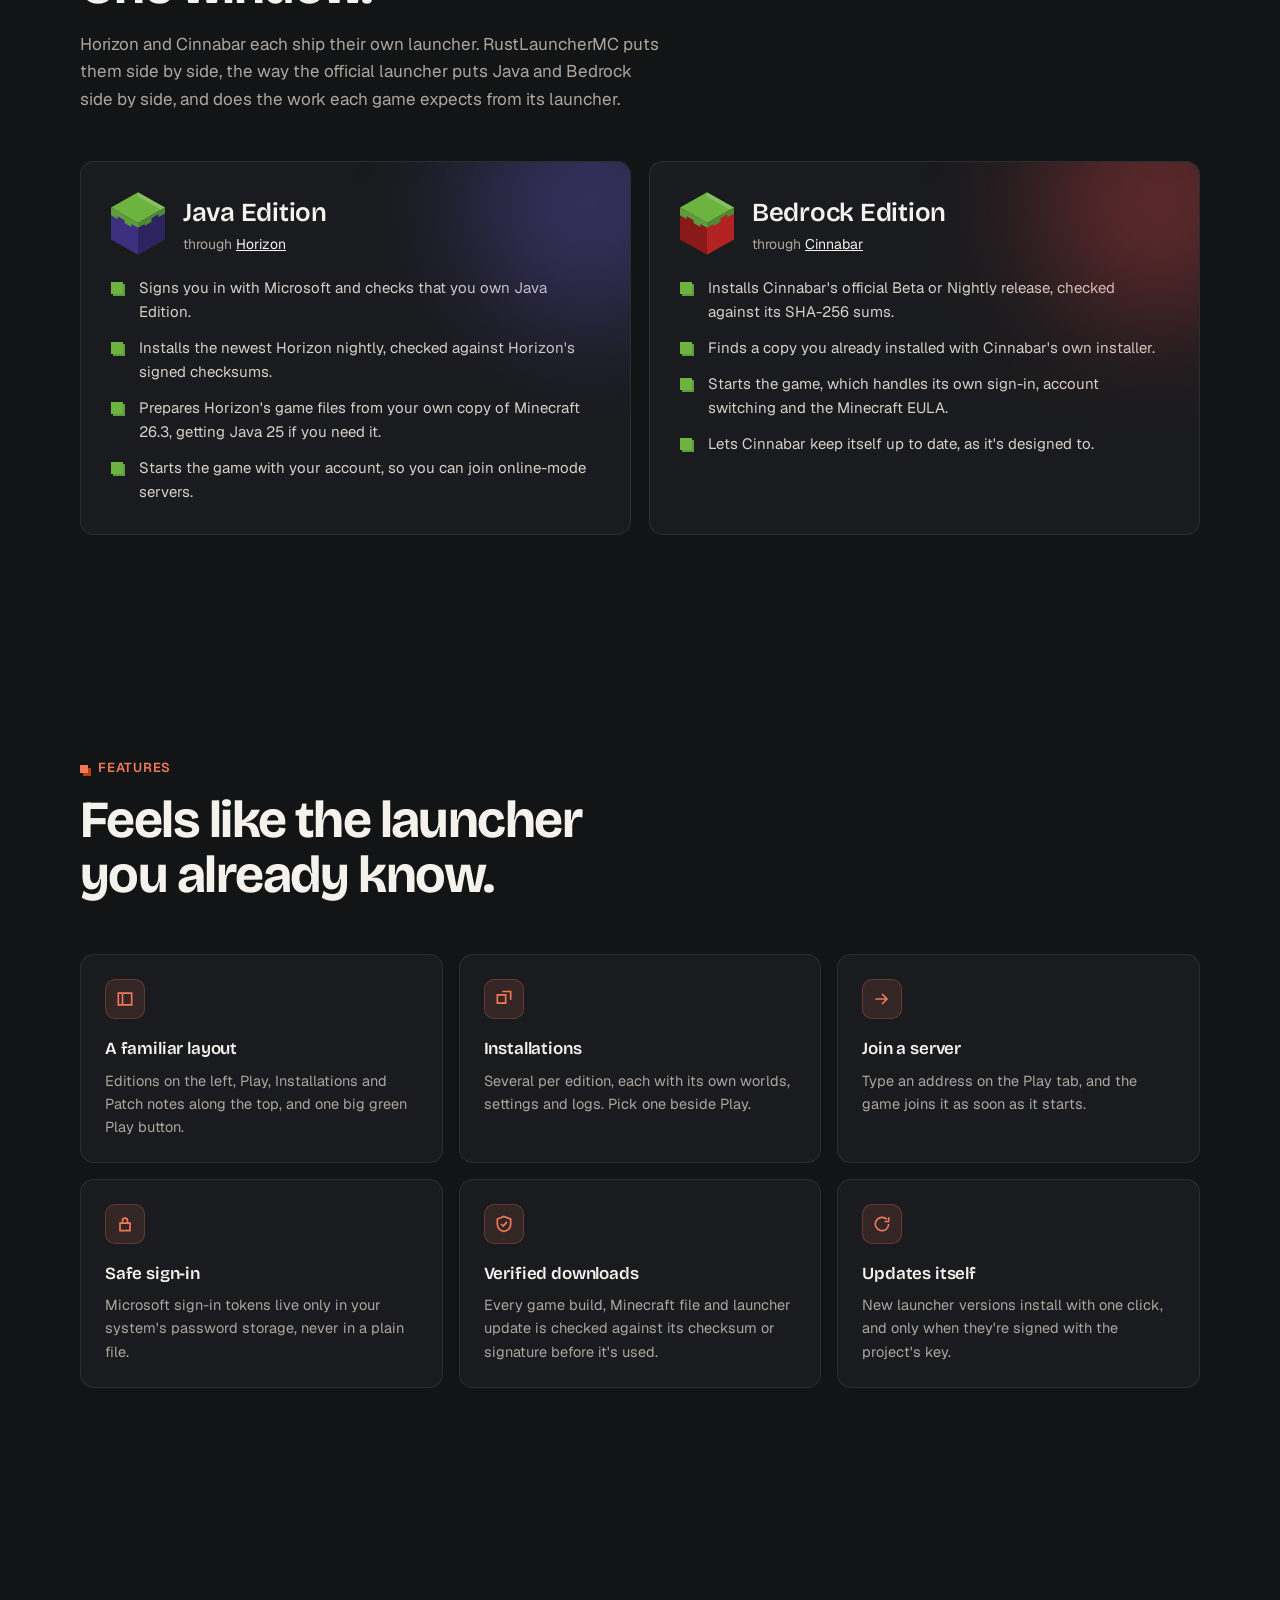
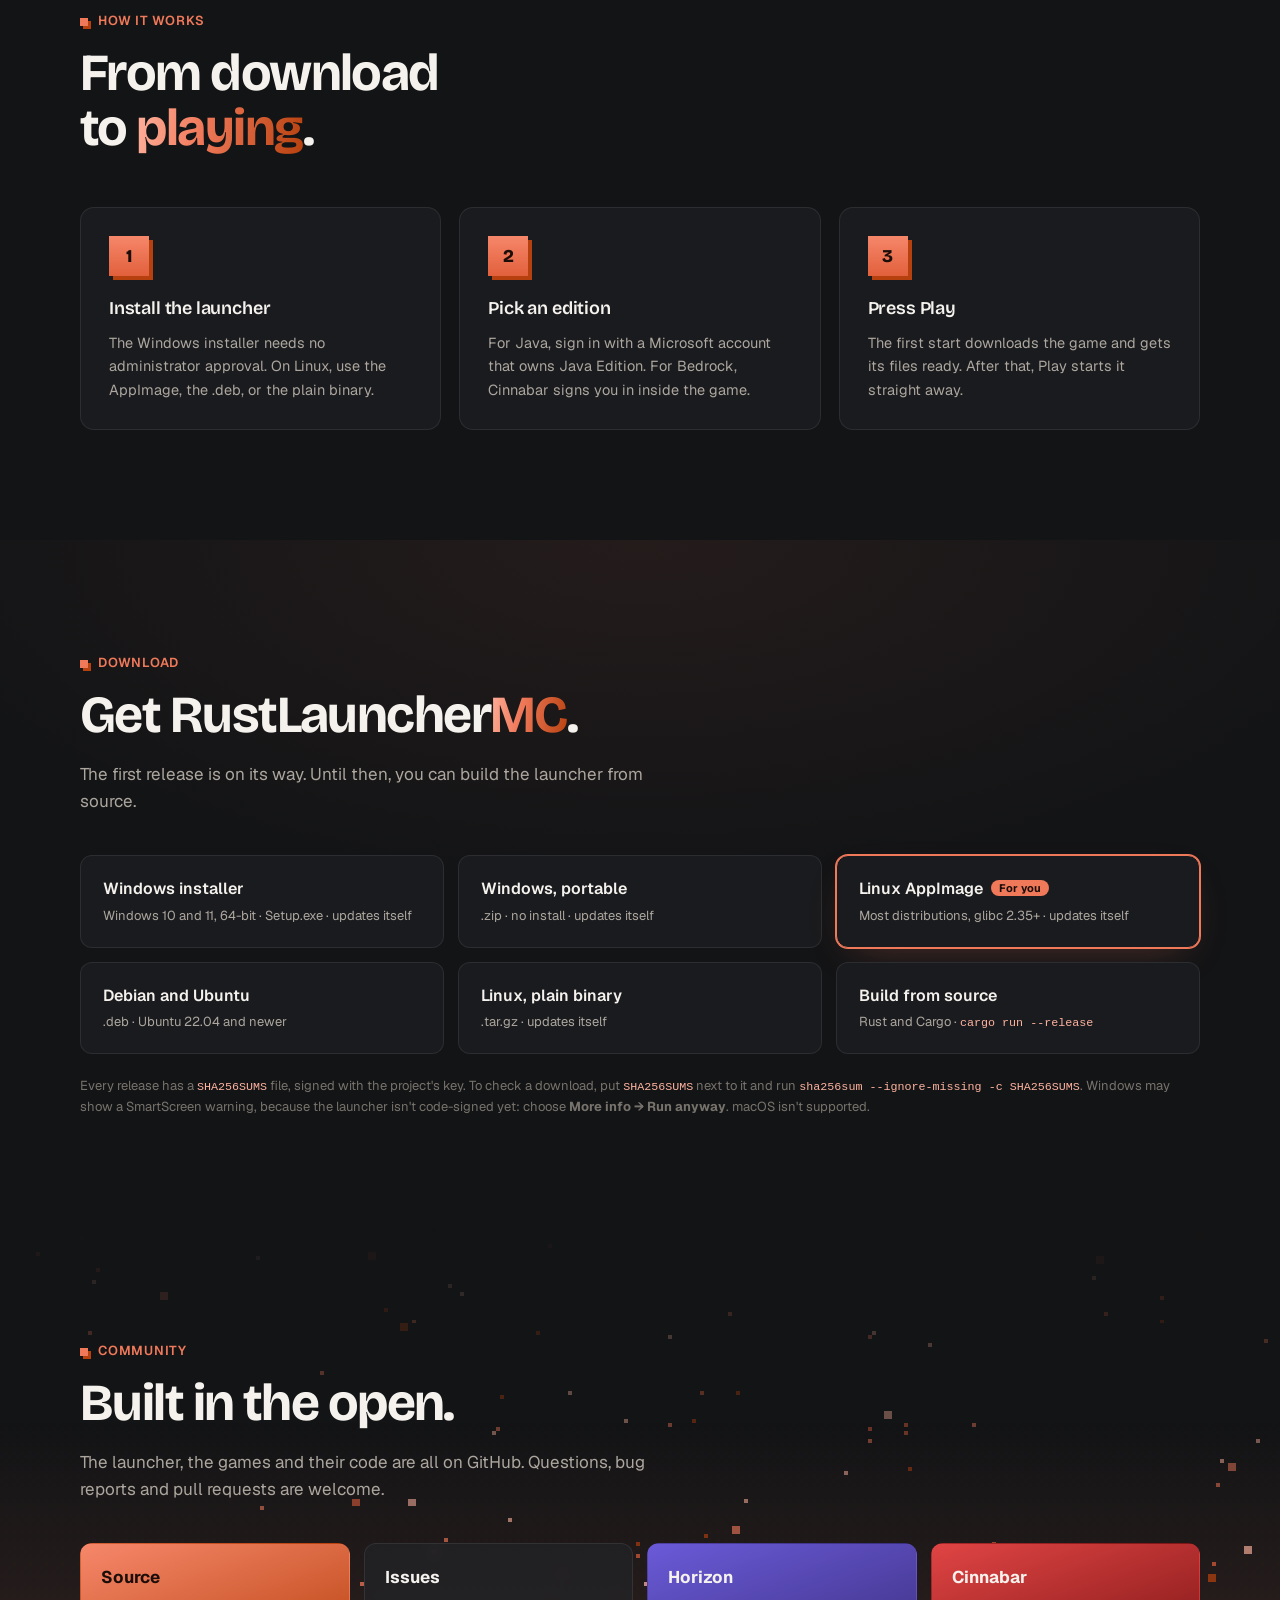
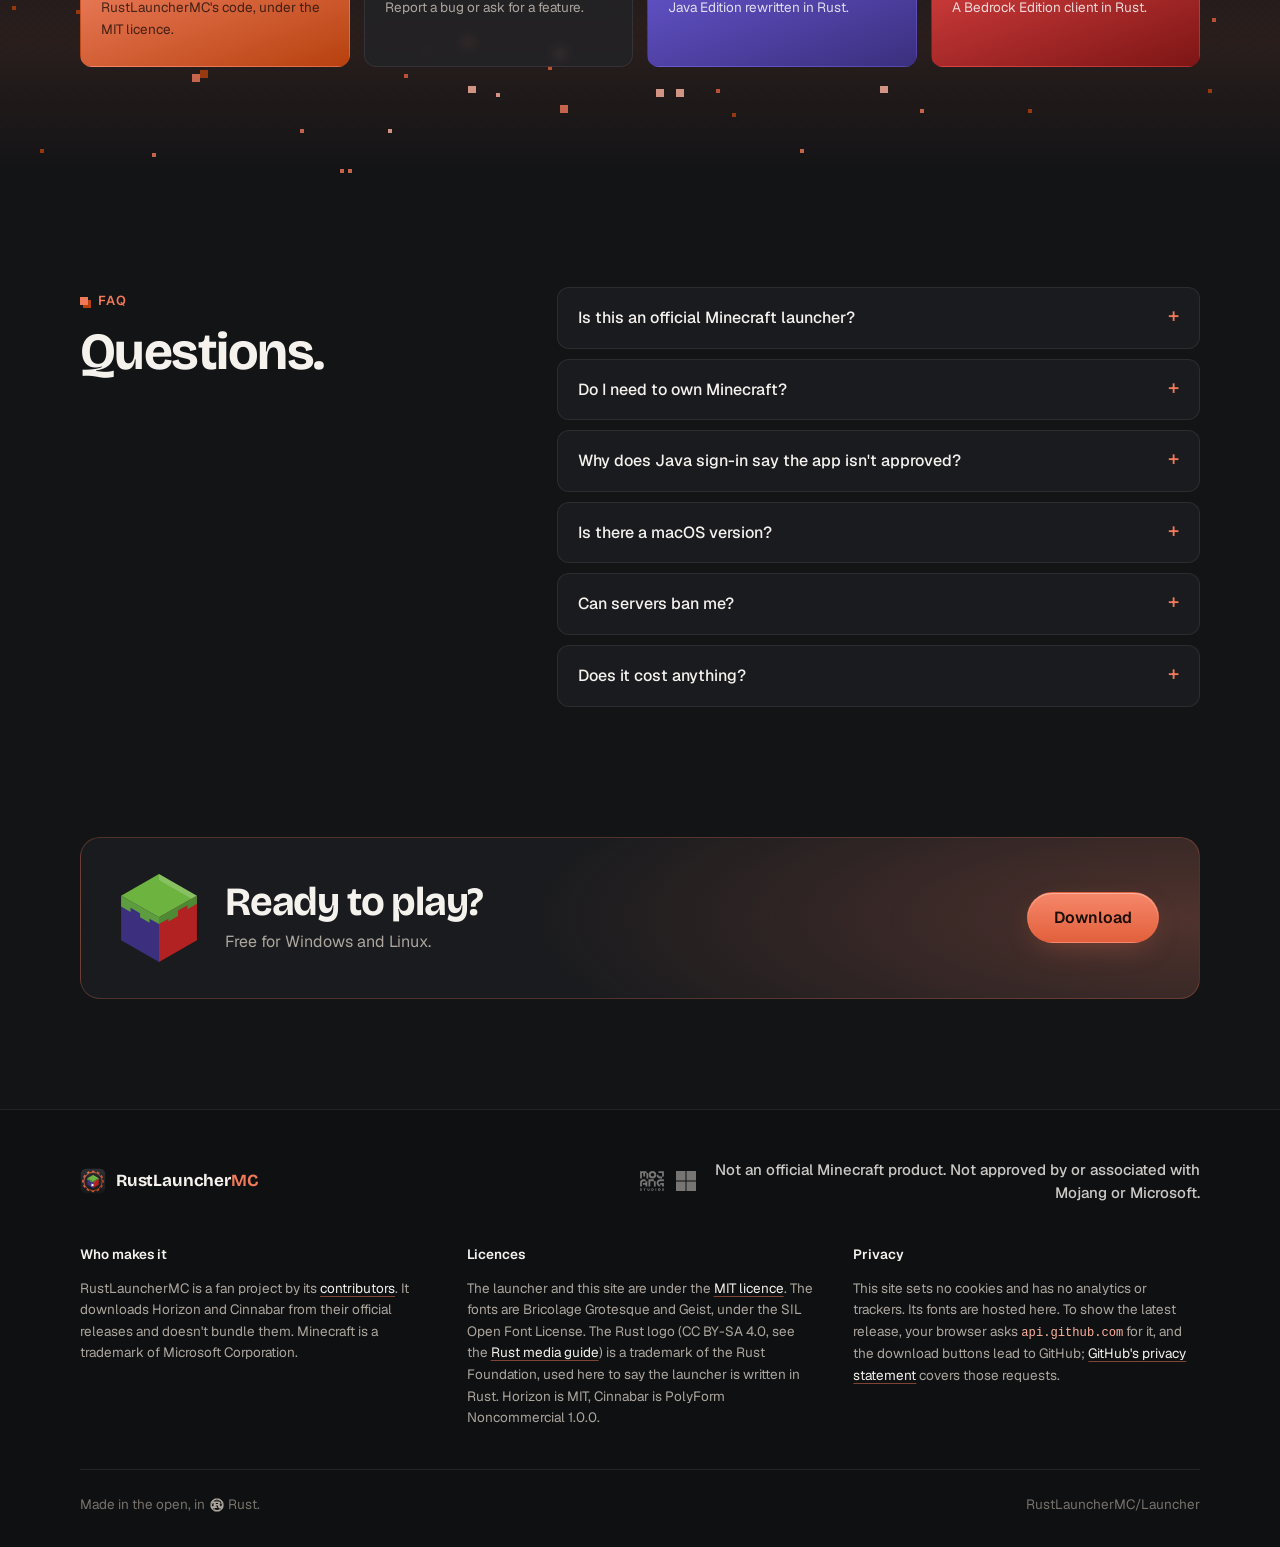
==== commit f787c3cd: "Website footer: Mojang and Microsoft logos beside the notice As on playhorizon.dev, the footer's not" ====
--- a/website/index.html
+++ b/website/index.html
@@ -171,6 +171,11 @@
     <defs>
       <!-- The Rust logo, as drawn by Simple Icons: CC BY-SA 4.0, per the Rust media guide. A trademark of the Rust Foundation. -->
       <symbol id="rust" viewBox="0 0 24 24"><path fill="currentColor" d="M23.8346 11.7033l-1.0073-.6236a13.7268 13.7268 0 00-.0283-.2936l.8656-.8069a.3483.3483 0 00-.1154-.578l-1.1066-.414a8.4958 8.4958 0 00-.087-.2856l.6904-.9587a.3462.3462 0 00-.2257-.5446l-1.1663-.1894a9.3574 9.3574 0 00-.1407-.2622l.49-1.0761a.3437.3437 0 00-.0274-.3361.3486.3486 0 00-.3006-.154l-1.1845.0416a6.7444 6.7444 0 00-.1873-.2268l.2723-1.153a.3472.3472 0 00-.417-.4172l-1.1532.2724a14.0183 14.0183 0 00-.2278-.1873l.0415-1.1845a.3442.3442 0 00-.49-.328l-1.076.491c-.0872-.0476-.1742-.0952-.2623-.1407l-.1903-1.1673A.3483.3483 0 0016.256.955l-.9597.6905a8.4867 8.4867 0 00-.2855-.086l-.414-1.1066a.3483.3483 0 00-.5781-.1154l-.8069.8666a9.2936 9.2936 0 00-.2936-.0284L12.2946.1683a.3462.3462 0 00-.5892 0l-.6236 1.0073a13.7383 13.7383 0 00-.2936.0284L9.9803.3374a.3462.3462 0 00-.578.1154l-.4141 1.1065c-.0962.0274-.1903.0567-.2855.086L7.744.955a.3483.3483 0 00-.5447.2258L7.009 2.348a9.3574 9.3574 0 00-.2622.1407l-1.0762-.491a.3462.3462 0 00-.49.328l.0416 1.1845a7.9826 7.9826 0 00-.2278.1873L3.8413 3.425a.3472.3472 0 00-.4171.4171l.2713 1.1531c-.0628.075-.1255.1509-.1863.2268l-1.1845-.0415a.3462.3462 0 00-.328.49l.491 1.0761a9.167 9.167 0 00-.1407.2622l-1.1662.1894a.3483.3483 0 00-.2258.5446l.6904.9587a13.303 13.303 0 00-.087.2855l-1.1065.414a.3483.3483 0 00-.1155.5781l.8656.807a9.2936 9.2936 0 00-.0283.2935l-1.0073.6236a.3442.3442 0 000 .5892l1.0073.6236c.008.0982.0182.1964.0283.2936l-.8656.8079a.3462.3462 0 00.1155.578l1.1065.4141c.0273.0962.0567.1914.087.2855l-.6904.9587a.3452.3452 0 00.2268.5447l1.1662.1893c.0456.088.0922.1751.1408.2622l-.491 1.0762a.3462.3462 0 00.328.49l1.1834-.0415c.0618.0769.1235.1528.1873.2277l-.2713 1.1541a.3462.3462 0 00.4171.4161l1.153-.2713c.075.0638.151.1255.2279.1863l-.0415 1.1845a.3442.3442 0 00.49.327l1.0761-.49c.087.0486.1741.0951.2622.1407l.1903 1.1662a.3483.3483 0 00.5447.2268l.9587-.6904a9.299 9.299 0 00.2855.087l.414 1.1066a.3452.3452 0 00.5781.1154l.8079-.8656c.0972.0111.1954.0203.2936.0294l.6236 1.0073a.3472.3472 0 00.5892 0l.6236-1.0073c.0982-.0091.1964-.0183.2936-.0294l.8069.8656a.3483.3483 0 00.578-.1154l.4141-1.1066a8.4626 8.4626 0 00.2855-.087l.9587.6904a.3452.3452 0 00.5447-.2268l.1903-1.1662c.088-.0456.1751-.0931.2622-.1407l1.0762.49a.3472.3472 0 00.49-.327l-.0415-1.1845a6.7267 6.7267 0 00.2267-.1863l1.1531.2713a.3472.3472 0 00.4171-.416l-.2713-1.1542c.0628-.0749.1255-.1508.1863-.2278l1.1845.0415a.3442.3442 0 00.328-.49l-.49-1.076c.0475-.0872.0951-.1742.1407-.2623l1.1662-.1893a.3483.3483 0 00.2258-.5447l-.6904-.9587.087-.2855 1.1066-.414a.3462.3462 0 00.1154-.5781l-.8656-.8079c.0101-.0972.0202-.1954.0283-.2936l1.0073-.6236a.3442.3442 0 000-.5892zm-6.7413 8.3551a.7138.7138 0 01.2986-1.396.714.714 0 11-.2997 1.396zm-.3422-2.3142a.649.649 0 00-.7715.5l-.3573 1.6685c-1.1035.501-2.3285.7795-3.6193.7795a8.7368 8.7368 0 01-3.6951-.814l-.3574-1.6684a.648.648 0 00-.7714-.499l-1.473.3158a8.7216 8.7216 0 01-.7613-.898h7.1676c.081 0 .1356-.0141.1356-.088v-2.536c0-.074-.0536-.0881-.1356-.0881h-2.0966v-1.6077h2.2677c.2065 0 1.1065.0587 1.394 1.2088.0901.3533.2875 1.5044.4232 1.8729.1346.413.6833 1.2381 1.2685 1.2381h3.5716a.7492.7492 0 00.1296-.0131 8.7874 8.7874 0 01-.8119.9526zM6.8369 20.024a.714.714 0 11-.2997-1.396.714.714 0 01.2997 1.396zM4.1177 8.9972a.7137.7137 0 11-1.304.5791.7137.7137 0 011.304-.579zm-.8352 1.9813l1.5347-.6824a.65.65 0 00.33-.8585l-.3158-.7147h1.2432v5.6025H3.5669a8.7753 8.7753 0 01-.2834-3.348zm6.7343-.5437V8.7836h2.9601c.153 0 1.0792.1772 1.0792.8697 0 .575-.7107.7815-1.2948.7815zm10.7574 1.4862c0 .2187-.008.4363-.0243.651h-.9c-.09 0-.1265.0586-.1265.1477v.413c0 .973-.5487 1.1846-1.0296 1.2382-.4576.0517-.9648-.1913-1.0275-.4717-.2704-1.5186-.7198-1.8436-1.4305-2.4034.8817-.5599 1.799-1.386 1.799-2.4915 0-1.1936-.819-1.9458-1.3769-2.3153-.7825-.5163-1.6491-.6195-1.883-.6195H5.4682a8.7651 8.7651 0 014.907-2.7699l1.0974 1.151a.648.648 0 00.9182.0213l1.227-1.1743a8.7753 8.7753 0 016.0044 4.2762l-.8403 1.8982a.652.652 0 00.33.8585l1.6178.7188c.0283.2875.0425.577.0425.8717zm-9.3006-9.5993a.7128.7128 0 11.984 1.0316.7137.7137 0 01-.984-1.0316zm8.3389 6.71a.7107.7107 0 01.9395-.3625.7137.7137 0 11-.9405.3635z"/></symbol>
+      <!-- The Mojang Studios and Microsoft logos, as drawn by Simple Icons 11.15.0. Trademarks of
+           Mojang and Microsoft, shown beside the notice that this project isn't associated with
+           them, as on playhorizon.dev. -->
+      <symbol id="mojang" viewBox="0 0 24 24"><path fill="currentColor" d="M12.484 2.077a3.725 3.725 0 1 0 3.725 3.726 3.725 3.725 0 0 0-3.725-3.726zm-12.23.091a.182.182 0 0 0-.181.182v6.905a.182.182 0 0 0 .182.182h1.453a.182.182 0 0 0 .182-.182V4.44a.454.454 0 0 1 .455-.454h.454a.454.454 0 0 1 .454.454v2.994a.182.182 0 0 0 .182.182h1.453a.182.182 0 0 0 .182-.182V4.44a.454.454 0 0 1 .454-.454h.453a.454.454 0 0 1 .454.454l.002 4.816a.182.182 0 0 0 .182.182h1.453a.182.182 0 0 0 .182-.182V4.167a.182.182 0 0 0-.181-.182H7.34a.909.909 0 0 1-.908-.91l.001-.725a.182.182 0 0 0-.182-.182zm18.375 0a.182.182 0 0 0-.182.182v1.454a.182.182 0 0 0 .182.181h3.453v3.18a.454.454 0 0 1-.454.455h-1.363a1.82 1.82 0 0 1-1.81-1.655.18.18 0 0 0-.18-.162h-1.458a.18.18 0 0 0-.182.19 3.634 3.634 0 0 0 3.63 3.444H21.9a.182.182 0 0 0 .182-.182v-.727a.909.909 0 0 1 .908-.908h.727a.182.182 0 0 0 .182-.182V2.35a.182.182 0 0 0-.182-.182zm-6.152 1.817a1.817 1.817 0 0 1 1.824 1.818 1.82 1.82 0 0 1-1.817 1.817 1.817 1.817 0 0 1-.007-3.635zm-8.77 6.361a3.634 3.634 0 0 0-3.634 3.635v3.452a.182.182 0 0 0 .182.182h1.453a.182.182 0 0 0 .182-.182v-3.452a1.817 1.817 0 0 1 1.817-1.817h1.364a.454.454 0 0 1 .453.454v.909a.454.454 0 0 1-.454.454H3.071a.182.182 0 0 0-.181.182v1.453a.182.182 0 0 0 .181.182h2a.454.454 0 0 1 .453.454v1.181a.182.182 0 0 0 .182.182H7.16a.182.182 0 0 0 .182-.182v-5.088a.182.182 0 0 0-.182-.181l-.73-.003a.909.909 0 0 1-.906-.909v-.724a.182.182 0 0 0-.181-.181zm4.932 0a.182.182 0 0 0-.181.182v6.905a.182.182 0 0 0 .181.182h1.454a.182.182 0 0 0 .182-.182v-4.815a.454.454 0 0 1 .454-.454h2.726a.454.454 0 0 1 .454.454v4.815a.182.182 0 0 0 .182.182h1.454a.182.182 0 0 0 .181-.182v-5.088a.182.182 0 0 0-.181-.181l-.728-.001a.909.909 0 0 1-.908-.909v-.726a.182.182 0 0 0-.181-.182zm11.578 0c-1.557 0-2.955 1-3.412 2.489-.744 2.428.984 4.658 3.27 4.776a.18.18 0 0 0 .19-.183v-1.176a.454.454 0 0 1 .454-.454h.909a.454.454 0 0 1 .454.454v1.182a.182.182 0 0 0 .182.181h1.453a.182.182 0 0 0 .182-.181v-3.271a.182.182 0 0 0-.182-.182h-3.27a.182.182 0 0 0-.182.182v.96a.516.516 0 0 1-.606.51 1.175 1.175 0 0 1-.52-.226c-.587-.466-.883-1.285-.557-2.134a1.744 1.744 0 0 1 1.631-1.11h3.504a.182.182 0 0 0 .182-.181v-1.454a.182.182 0 0 0-.182-.182zM1.003 19.325c-.529 0-.922.32-.922.734 0 .361.162.575.586.759.11.039.25.096.306.113.247.072.257.196.216.308-.04.112-.205.16-.363.097-.11-.043-.283-.21-.295-.227a.083.083 0 0 0-.045-.027H.485a.082.082 0 0 0-.064.013l-.386.269a.083.083 0 0 0-.018.118c.223.288.55.44.93.44.567 0 .97-.35.97-.827 0-.313-.17-.536-.629-.73a8.734 8.734 0 0 0-.314-.129c-.203-.066-.213-.163-.179-.256s.17-.134.302-.081c.07.028.244.186.263.205a.097.097 0 0 0 .048.03.082.082 0 0 0 .067-.014l.383-.286a.083.083 0 0 0 .014-.119 1.093 1.093 0 0 0-.869-.39zm18.257 0a1.297 1.297 0 1 0 1.297 1.297 1.297 1.297 0 0 0-1.297-1.297zm3.825 0c-.528 0-.921.32-.921.734 0 .361.161.575.585.759.11.039.25.096.307.113.247.072.256.196.215.308-.04.112-.204.16-.363.097-.11-.043-.283-.21-.295-.227a.083.083 0 0 0-.045-.027.082.082 0 0 0-.065.013l-.385.269a.083.083 0 0 0-.019.118c.223.288.55.44.93.44.568 0 .971-.35.971-.827 0-.313-.17-.536-.63-.73a9.661 9.661 0 0 0-.313-.129c-.204-.066-.213-.163-.18-.256.034-.093.171-.134.302-.081.07.028.245.186.263.205a.097.097 0 0 0 .049.03.082.082 0 0 0 .066-.014l.383-.286a.083.083 0 0 0 .014-.119 1.093 1.093 0 0 0-.869-.39zm-19.443.066a.092.092 0 0 0-.092.092v.46a.092.092 0 0 0 .092.091h.55a.092.092 0 0 1 .092.092v1.635a.092.092 0 0 0 .092.092h.536a.092.092 0 0 0 .092-.092v-1.635a.092.092 0 0 1 .092-.092h.55a.092.092 0 0 0 .092-.092v-.459a.092.092 0 0 0-.092-.092zm3.878 0a.092.092 0 0 0-.092.092v1.292c0 .755.337 1.144 1.095 1.144.738 0 1.096-.41 1.096-1.147v-1.289a.092.092 0 0 0-.092-.092h-.525a.092.092 0 0 0-.092.092v1.223c0 .41-.112.553-.387.553-.274 0-.386-.143-.386-.553v-1.223a.092.092 0 0 0-.092-.092zm3.985 0a.092.092 0 0 0-.092.092v2.278a.092.092 0 0 0 .092.092h.764c.87 0 1.412-.473 1.412-1.238 0-.751-.522-1.224-1.409-1.224zm4.061 0a.092.092 0 0 0-.092.092v2.278c0 .051.041.092.092.092h.552a.092.092 0 0 0 .092-.092v-2.278a.092.092 0 0 0-.092-.092zm-3.363.63h.04c.467 0 .704.18.704.594 0 .428-.237.609-.71.609h-.034a.093.093 0 0 1-.094-.092v-1.02a.093.093 0 0 1 .094-.092zm7.052.022a.579.579 0 0 1 .584.58.58.58 0 0 1-.58.578.579.579 0 0 1-.004-1.158z"/></symbol>
+      <symbol id="microsoft" viewBox="0 0 24 24"><path fill="currentColor" d="M0 0v11.408h11.408V0zm12.594 0v11.408H24V0zM0 12.594V24h11.408V12.594zm12.594 0V24H24V12.594z"/></symbol>
       <symbol id="block" viewBox="0 0 112 130">
         <polygon points="0,32 56,64 56,130 0,98" fill="var(--l, #3B2F7E)"/>
         <polygon points="56,64 112,32 112,98 56,130" fill="var(--r, #B22222)"/>
@@ -501,7 +506,13 @@
     <div class="wrap">
       <div class="foot-top">
         <a class="brand" href="#top"><img src="img/logo.svg" alt="" width="26" height="26"><span>RustLauncher<em>MC</em></span></a>
-        <p>Not an official Minecraft product. Not approved by or associated with Mojang or Microsoft.</p>
+        <div class="foot-notice">
+          <p>Not an official Minecraft product. Not approved by or associated with Mojang or Microsoft.</p>
+          <span class="foot-marks" role="img" aria-label="Mojang Studios and Microsoft logos">
+            <svg class="mark-mojang" aria-hidden="true"><use href="#mojang"/></svg>
+            <svg class="mark-microsoft" aria-hidden="true"><use href="#microsoft"/></svg>
+          </span>
+        </div>
       </div>
       <div class="foot-cols">
         <div>
--- a/website/styles.css
+++ b/website/styles.css
@@ -436,7 +436,12 @@
 /* ---------- Footer ---------- */
 .footer { border-top: 1px solid var(--line); padding: 48px 0 32px; font-size: 13.5px; background: #0f1012; }
 .foot-top { display: flex; justify-content: space-between; align-items: center; gap: 24px; }
-.foot-top p { margin: 0; max-width: 420px; text-align: right; }
+/* As on playhorizon.dev: the notice, with Mojang's and Microsoft's marks dimmed beside it. */
+.foot-notice { display: flex; flex-direction: row-reverse; align-items: center; gap: 16px; max-width: 560px; }
+.foot-notice p { margin: 0; text-align: right; font-size: 15px; font-weight: 500; line-height: 1.55; color: rgba(245, 242, 238, 0.82); }
+.foot-marks { display: flex; flex: none; align-items: center; gap: 12px; color: rgba(245, 242, 238, 0.45); }
+.mark-mojang { width: 24px; height: 24px; }
+.mark-microsoft { width: 20px; height: 20px; }
 .foot-cols { display: grid; grid-template-columns: repeat(3, 1fr); gap: 40px; margin: 40px 0; }
 .foot-cols h4 { margin: 0 0 12px; font-size: 13.5px; font-weight: 600; }
 .foot-cols p { margin: 0; color: var(--muted); }
@@ -504,7 +509,8 @@
   .trust { gap: 8px 20px; font-size: 13px; }
   .final-box { flex-direction: column; text-align: center; padding: 30px 22px; }
   .foot-top { flex-direction: column; align-items: flex-start; }
-  .foot-top p { text-align: left; }
+  .foot-notice { flex-direction: column-reverse; align-items: flex-start; gap: 10px; }
+  .foot-notice p { text-align: left; }
   .foot-bottom { flex-direction: column; gap: 8px; }
 }
 @media (max-width: 440px) {
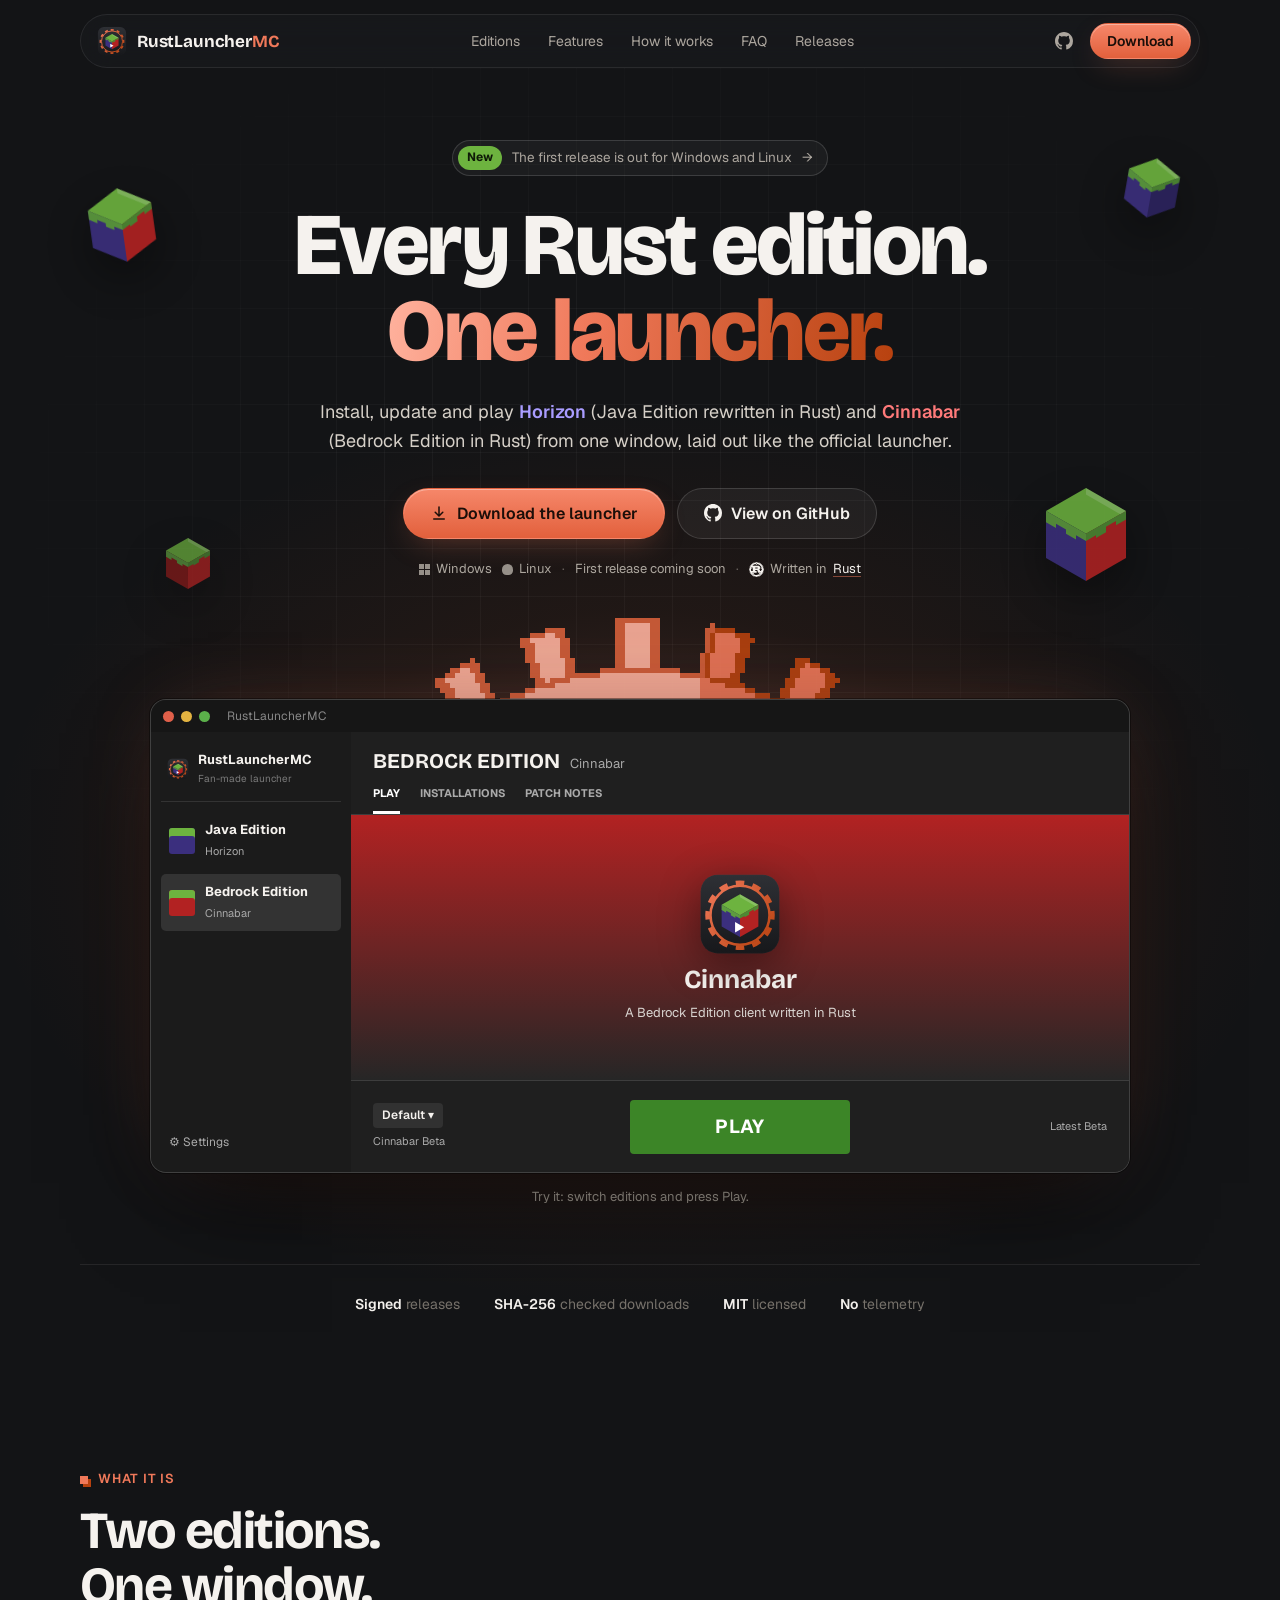
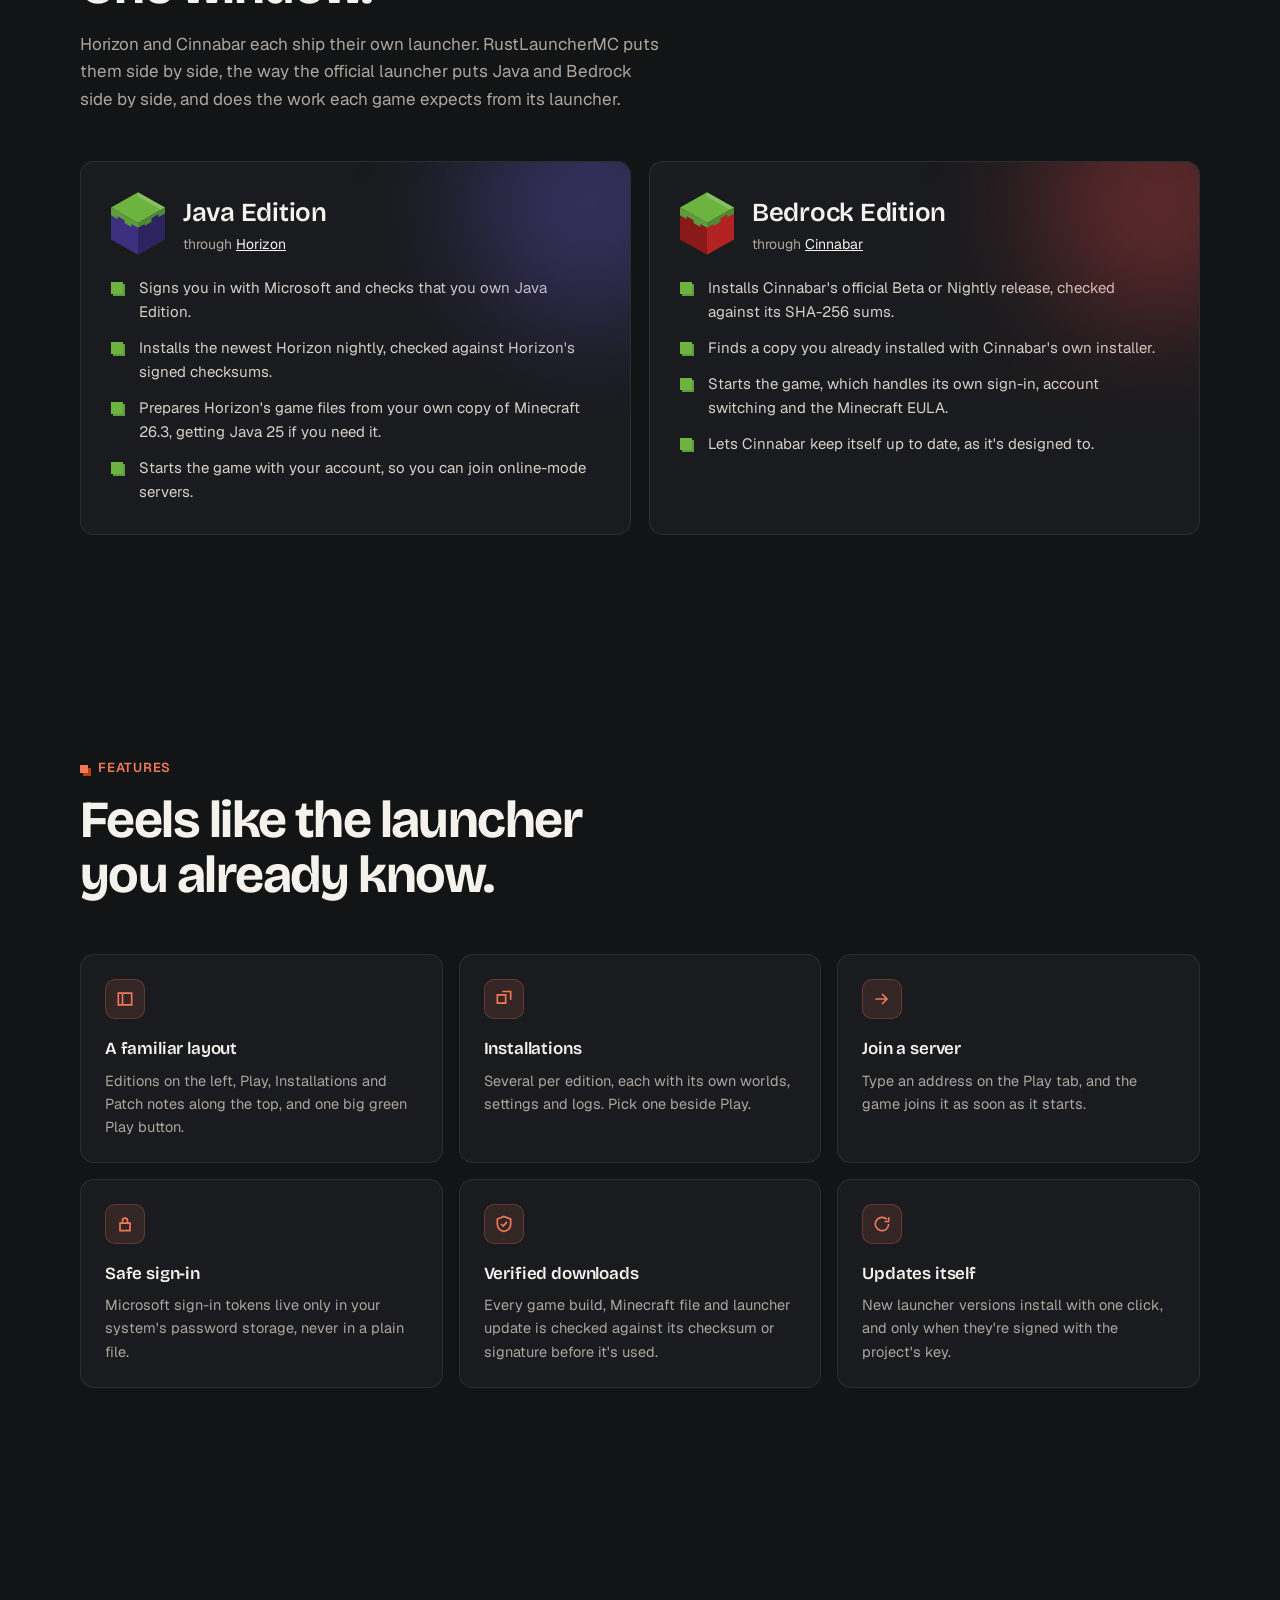
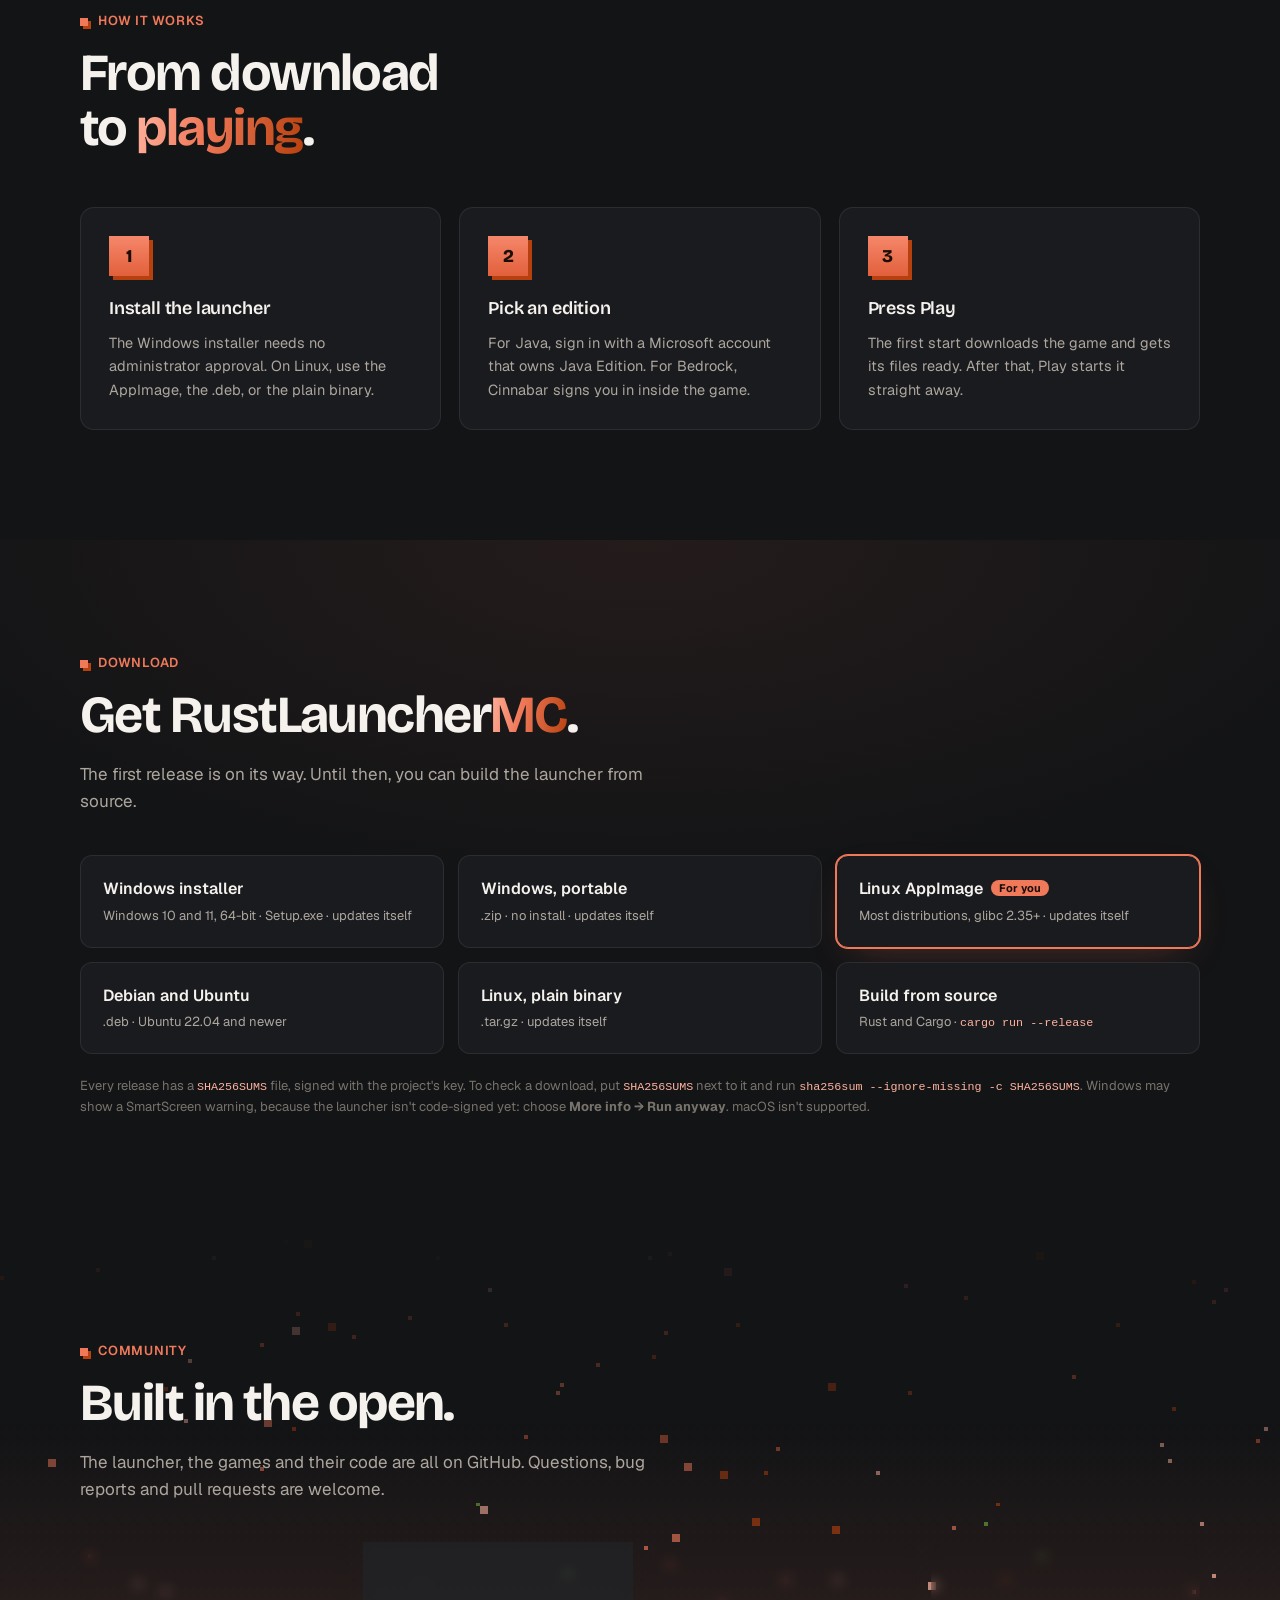
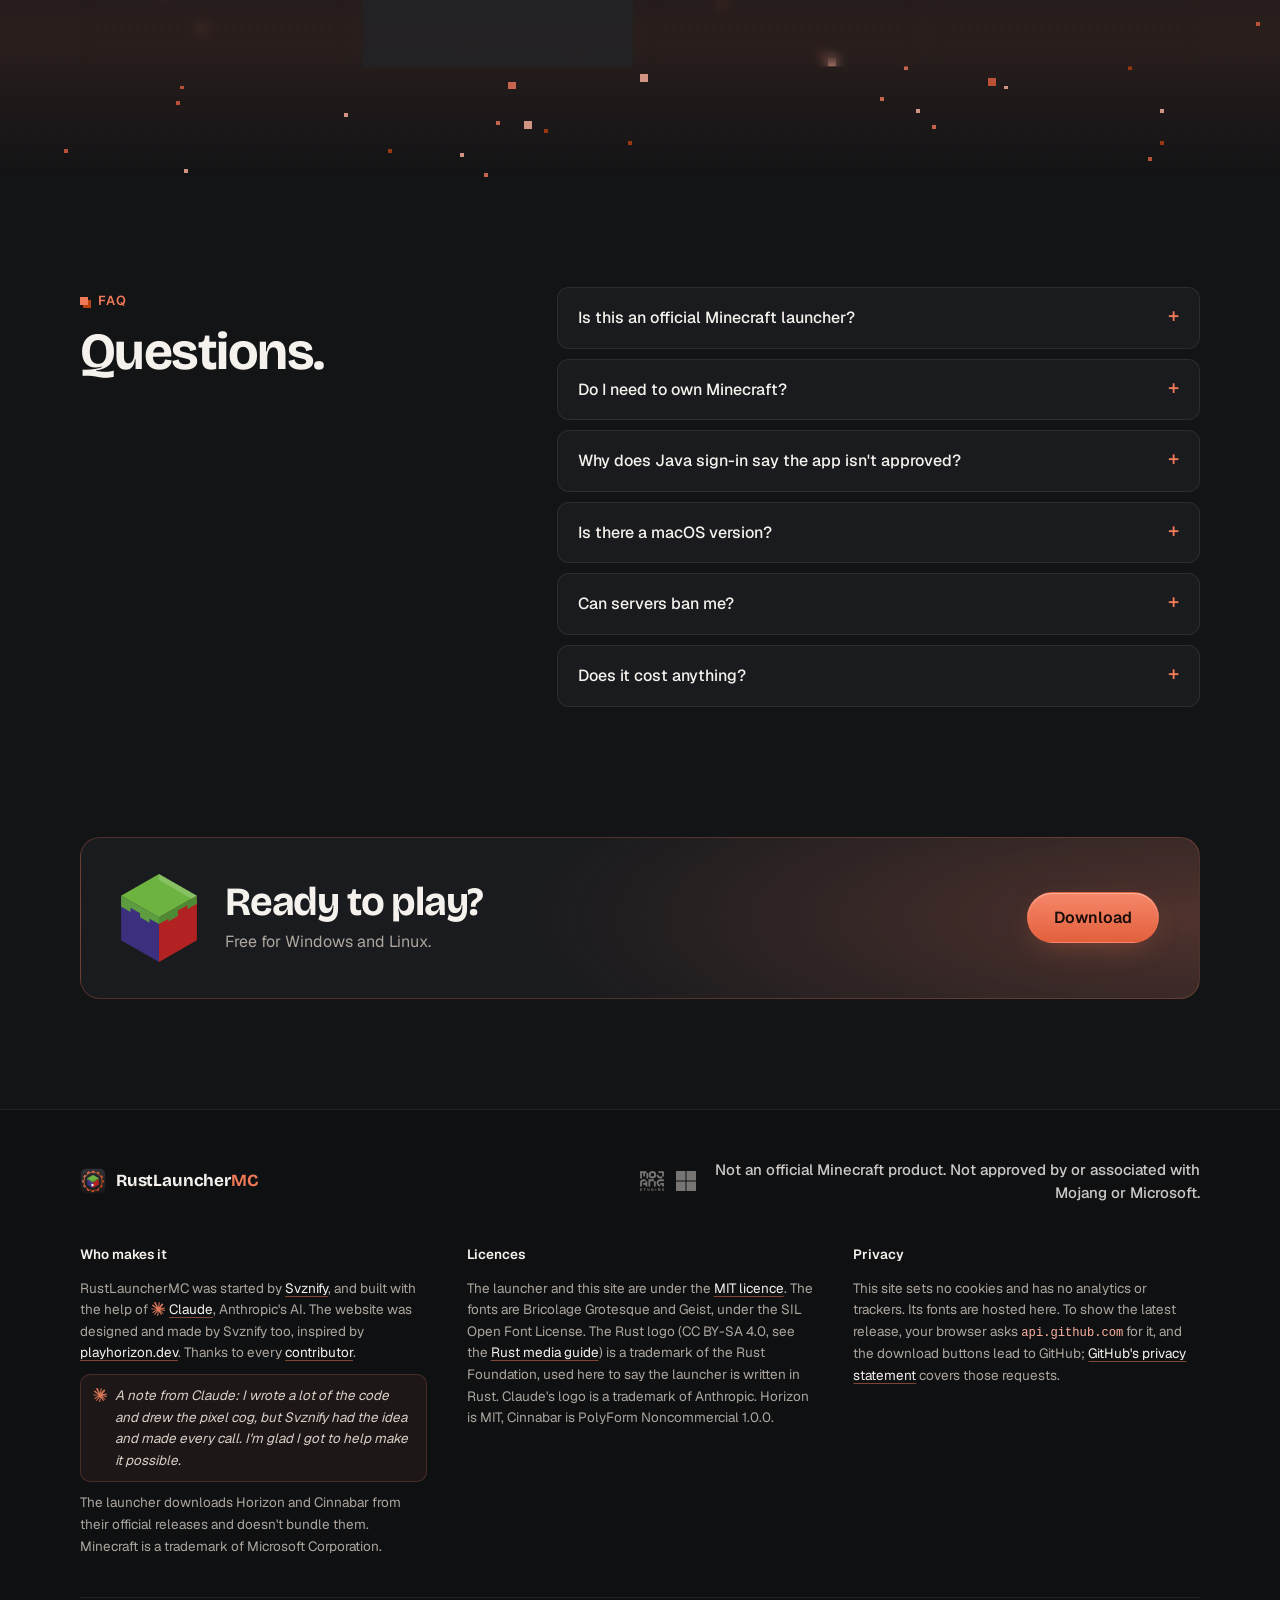
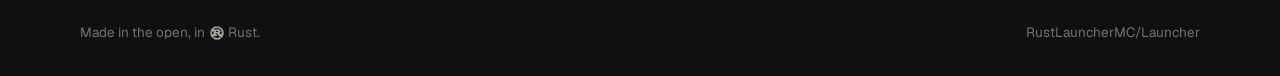
==== commit 6afaa105: "Website footer: who makes it, with Svznify and Claude Who makes it now says Svznify (svznify.dev) st" ====
--- a/website/index.html
+++ b/website/index.html
@@ -56,6 +56,9 @@
       "description": "Free, fan-made Minecraft launcher for Windows and Linux. Install, update and play Horizon (Java) and Cinnabar (Bedrock), the Rust editions, in one window.",
       "publisher": {
         "@id": "https://rustlaunchermc.github.io/Launcher/#org"
+      },
+      "author": {
+        "@id": "https://svznify.dev/#me"
       }
     },
     {
@@ -72,7 +75,13 @@
       "sameAs": [
         "https://github.com/RustLauncherMC",
         "https://github.com/RustLauncherMC/Launcher"
-      ]
+      ],
+      "founder": {
+        "@type": "Person",
+        "@id": "https://svznify.dev/#me",
+        "name": "Svznify",
+        "url": "https://svznify.dev"
+      }
     },
     {
       "@type": "SoftwareApplication",
@@ -103,6 +112,20 @@
       ],
       "publisher": {
         "@id": "https://rustlaunchermc.github.io/Launcher/#org"
+      },
+      "author": {
+        "@id": "https://svznify.dev/#me"
+      },
+      "contributor": {
+        "@type": "SoftwareApplication",
+        "name": "Claude",
+        "url": "https://claude.ai",
+        "applicationCategory": "AI assistant",
+        "publisher": {
+          "@type": "Organization",
+          "name": "Anthropic",
+          "url": "https://www.anthropic.com"
+        }
       }
     },
     {
@@ -176,6 +199,8 @@
            them, as on playhorizon.dev. -->
       <symbol id="mojang" viewBox="0 0 24 24"><path fill="currentColor" d="M12.484 2.077a3.725 3.725 0 1 0 3.725 3.726 3.725 3.725 0 0 0-3.725-3.726zm-12.23.091a.182.182 0 0 0-.181.182v6.905a.182.182 0 0 0 .182.182h1.453a.182.182 0 0 0 .182-.182V4.44a.454.454 0 0 1 .455-.454h.454a.454.454 0 0 1 .454.454v2.994a.182.182 0 0 0 .182.182h1.453a.182.182 0 0 0 .182-.182V4.44a.454.454 0 0 1 .454-.454h.453a.454.454 0 0 1 .454.454l.002 4.816a.182.182 0 0 0 .182.182h1.453a.182.182 0 0 0 .182-.182V4.167a.182.182 0 0 0-.181-.182H7.34a.909.909 0 0 1-.908-.91l.001-.725a.182.182 0 0 0-.182-.182zm18.375 0a.182.182 0 0 0-.182.182v1.454a.182.182 0 0 0 .182.181h3.453v3.18a.454.454 0 0 1-.454.455h-1.363a1.82 1.82 0 0 1-1.81-1.655.18.18 0 0 0-.18-.162h-1.458a.18.18 0 0 0-.182.19 3.634 3.634 0 0 0 3.63 3.444H21.9a.182.182 0 0 0 .182-.182v-.727a.909.909 0 0 1 .908-.908h.727a.182.182 0 0 0 .182-.182V2.35a.182.182 0 0 0-.182-.182zm-6.152 1.817a1.817 1.817 0 0 1 1.824 1.818 1.82 1.82 0 0 1-1.817 1.817 1.817 1.817 0 0 1-.007-3.635zm-8.77 6.361a3.634 3.634 0 0 0-3.634 3.635v3.452a.182.182 0 0 0 .182.182h1.453a.182.182 0 0 0 .182-.182v-3.452a1.817 1.817 0 0 1 1.817-1.817h1.364a.454.454 0 0 1 .453.454v.909a.454.454 0 0 1-.454.454H3.071a.182.182 0 0 0-.181.182v1.453a.182.182 0 0 0 .181.182h2a.454.454 0 0 1 .453.454v1.181a.182.182 0 0 0 .182.182H7.16a.182.182 0 0 0 .182-.182v-5.088a.182.182 0 0 0-.182-.181l-.73-.003a.909.909 0 0 1-.906-.909v-.724a.182.182 0 0 0-.181-.181zm4.932 0a.182.182 0 0 0-.181.182v6.905a.182.182 0 0 0 .181.182h1.454a.182.182 0 0 0 .182-.182v-4.815a.454.454 0 0 1 .454-.454h2.726a.454.454 0 0 1 .454.454v4.815a.182.182 0 0 0 .182.182h1.454a.182.182 0 0 0 .181-.182v-5.088a.182.182 0 0 0-.181-.181l-.728-.001a.909.909 0 0 1-.908-.909v-.726a.182.182 0 0 0-.181-.182zm11.578 0c-1.557 0-2.955 1-3.412 2.489-.744 2.428.984 4.658 3.27 4.776a.18.18 0 0 0 .19-.183v-1.176a.454.454 0 0 1 .454-.454h.909a.454.454 0 0 1 .454.454v1.182a.182.182 0 0 0 .182.181h1.453a.182.182 0 0 0 .182-.181v-3.271a.182.182 0 0 0-.182-.182h-3.27a.182.182 0 0 0-.182.182v.96a.516.516 0 0 1-.606.51 1.175 1.175 0 0 1-.52-.226c-.587-.466-.883-1.285-.557-2.134a1.744 1.744 0 0 1 1.631-1.11h3.504a.182.182 0 0 0 .182-.181v-1.454a.182.182 0 0 0-.182-.182zM1.003 19.325c-.529 0-.922.32-.922.734 0 .361.162.575.586.759.11.039.25.096.306.113.247.072.257.196.216.308-.04.112-.205.16-.363.097-.11-.043-.283-.21-.295-.227a.083.083 0 0 0-.045-.027H.485a.082.082 0 0 0-.064.013l-.386.269a.083.083 0 0 0-.018.118c.223.288.55.44.93.44.567 0 .97-.35.97-.827 0-.313-.17-.536-.629-.73a8.734 8.734 0 0 0-.314-.129c-.203-.066-.213-.163-.179-.256s.17-.134.302-.081c.07.028.244.186.263.205a.097.097 0 0 0 .048.03.082.082 0 0 0 .067-.014l.383-.286a.083.083 0 0 0 .014-.119 1.093 1.093 0 0 0-.869-.39zm18.257 0a1.297 1.297 0 1 0 1.297 1.297 1.297 1.297 0 0 0-1.297-1.297zm3.825 0c-.528 0-.921.32-.921.734 0 .361.161.575.585.759.11.039.25.096.307.113.247.072.256.196.215.308-.04.112-.204.16-.363.097-.11-.043-.283-.21-.295-.227a.083.083 0 0 0-.045-.027.082.082 0 0 0-.065.013l-.385.269a.083.083 0 0 0-.019.118c.223.288.55.44.93.44.568 0 .971-.35.971-.827 0-.313-.17-.536-.63-.73a9.661 9.661 0 0 0-.313-.129c-.204-.066-.213-.163-.18-.256.034-.093.171-.134.302-.081.07.028.245.186.263.205a.097.097 0 0 0 .049.03.082.082 0 0 0 .066-.014l.383-.286a.083.083 0 0 0 .014-.119 1.093 1.093 0 0 0-.869-.39zm-19.443.066a.092.092 0 0 0-.092.092v.46a.092.092 0 0 0 .092.091h.55a.092.092 0 0 1 .092.092v1.635a.092.092 0 0 0 .092.092h.536a.092.092 0 0 0 .092-.092v-1.635a.092.092 0 0 1 .092-.092h.55a.092.092 0 0 0 .092-.092v-.459a.092.092 0 0 0-.092-.092zm3.878 0a.092.092 0 0 0-.092.092v1.292c0 .755.337 1.144 1.095 1.144.738 0 1.096-.41 1.096-1.147v-1.289a.092.092 0 0 0-.092-.092h-.525a.092.092 0 0 0-.092.092v1.223c0 .41-.112.553-.387.553-.274 0-.386-.143-.386-.553v-1.223a.092.092 0 0 0-.092-.092zm3.985 0a.092.092 0 0 0-.092.092v2.278a.092.092 0 0 0 .092.092h.764c.87 0 1.412-.473 1.412-1.238 0-.751-.522-1.224-1.409-1.224zm4.061 0a.092.092 0 0 0-.092.092v2.278c0 .051.041.092.092.092h.552a.092.092 0 0 0 .092-.092v-2.278a.092.092 0 0 0-.092-.092zm-3.363.63h.04c.467 0 .704.18.704.594 0 .428-.237.609-.71.609h-.034a.093.093 0 0 1-.094-.092v-1.02a.093.093 0 0 1 .094-.092zm7.052.022a.579.579 0 0 1 .584.58.58.58 0 0 1-.58.578.579.579 0 0 1-.004-1.158z"/></symbol>
       <symbol id="microsoft" viewBox="0 0 24 24"><path fill="currentColor" d="M0 0v11.408h11.408V0zm12.594 0v11.408H24V0zM0 12.594V24h11.408V12.594zm12.594 0V24H24V12.594z"/></symbol>
+      <!-- Claude's logo, as drawn by Simple Icons 13.21.0. A trademark of Anthropic. -->
+      <symbol id="claude" viewBox="0 0 24 24"><path fill="currentColor" d="m4.7144 15.9555 4.7174-2.6471.079-.2307-.079-.1275h-.2307l-.7893-.0486-2.6956-.0729-2.3375-.0971-2.2646-.1214-.5707-.1215-.5343-.7042.0546-.3522.4797-.3218.686.0608 1.5179.1032 2.2767.1578 1.6514.0972 2.4468.255h.3886l.0546-.1579-.1336-.0971-.1032-.0972L6.973 9.8356l-2.55-1.6879-1.3356-.9714-.7225-.4918-.3643-.4614-.1578-1.0078.6557-.7225.8803.0607.2246.0607.8925.686 1.9064 1.4754 2.4893 1.8336.3643.3035.1457-.1032.0182-.0728-.164-.2733-1.3539-2.4467-1.445-2.4893-.6435-1.032-.17-.6194c-.0607-.255-.1032-.4674-.1032-.7285L6.287.1335 6.6997 0l.9957.1336.419.3642.6192 1.4147 1.0018 2.2282 1.5543 3.0296.4553.8985.2429.8318.091.255h.1579v-.1457l.1275-1.706.2368-2.0947.2307-2.6957.0789-.7589.3764-.9107.7468-.4918.5828.2793.4797.686-.0668.4433-.2853 1.8517-.5586 2.9021-.3643 1.9429h.2125l.2429-.2429.9835-1.3053 1.6514-2.0643.7286-.8196.85-.9046.5464-.4311h1.0321l.759 1.1293-.34 1.1657-1.0625 1.3478-.8804 1.1414-1.2628 1.7-.7893 1.36.0729.1093.1882-.0183 2.8535-.607 1.5421-.2794 1.8396-.3157.8318.3886.091.3946-.3278.8075-1.967.4857-2.3072.4614-3.4364.8136-.0425.0304.0486.0607 1.5482.1457.6618.0364h1.621l3.0175.2247.7892.522.4736.6376-.079.4857-1.2142.6193-1.6393-.3886-3.825-.9107-1.3113-.3279h-.1822v.1093l1.0929 1.0686 2.0035 1.8092 2.5075 2.3314.1275.5768-.3218.4554-.34-.0486-2.2039-1.6575-.85-.7468-1.9246-1.621h-.1275v.17l.4432.6496 2.3436 3.5214.1214 1.0807-.17.3521-.6071.2125-.6679-.1214-1.3721-1.9246L14.38 17.959l-1.1414-1.9428-.1397.079-.674 7.2552-.3156.3703-.7286.2793-.6071-.4614-.3218-.7468.3218-1.4753.3886-1.9246.3157-1.53.2853-1.9004.17-.6314-.0121-.0425-.1397.0182-1.4328 1.9672-2.1796 2.9446-1.7243 1.8456-.4128.164-.7164-.3704.0667-.6618.4008-.5889 2.386-3.0357 1.4389-1.882.929-1.0868-.0062-.1579h-.0546l-6.3385 4.1164-1.1293.1457-.4857-.4554.0608-.7467.2307-.2429 1.9064-1.3114Z"/></symbol>
       <symbol id="block" viewBox="0 0 112 130">
         <polygon points="0,32 56,64 56,130 0,98" fill="var(--l, #3B2F7E)"/>
         <polygon points="56,64 112,32 112,98 56,130" fill="var(--r, #B22222)"/>
@@ -517,11 +542,13 @@
       <div class="foot-cols">
         <div>
           <h4>Who makes it</h4>
-          <p>RustLauncherMC is a fan project by its <a href="https://github.com/RustLauncherMC/Launcher/graphs/contributors">contributors</a>. It downloads Horizon and Cinnabar from their official releases and doesn't bundle them. Minecraft is a trademark of Microsoft Corporation.</p>
+          <p>RustLauncherMC was started by <a href="https://svznify.dev">Svznify</a>, and built with the help of <a class="claude-credit" href="https://claude.ai"><svg class="claude-icon" aria-hidden="true"><use href="#claude"/></svg>Claude</a>, Anthropic's AI. The website was designed and made by Svznify too, inspired by <a href="https://playhorizon.dev">playhorizon.dev</a>. Thanks to every <a href="https://github.com/RustLauncherMC/Launcher/graphs/contributors">contributor</a>.</p>
+          <p class="claude-note"><svg class="claude-icon" aria-hidden="true"><use href="#claude"/></svg><span>A note from Claude: I wrote a lot of the code and drew the pixel cog, but Svznify had the idea and made every call. I'm glad I got to help make it possible.</span></p>
+          <p>The launcher downloads Horizon and Cinnabar from their official releases and doesn't bundle them. Minecraft is a trademark of Microsoft Corporation.</p>
         </div>
         <div>
           <h4>Licences</h4>
-          <p>The launcher and this site are under the <a href="https://github.com/RustLauncherMC/Launcher/blob/main/LICENSE">MIT licence</a>. The fonts are Bricolage Grotesque and Geist, under the SIL Open Font License. The Rust logo (CC BY-SA 4.0, see the <a href="https://www.rust-lang.org/policies/media-guide">Rust media guide</a>) is a trademark of the Rust Foundation, used here to say the launcher is written in Rust. Horizon is MIT, Cinnabar is PolyForm Noncommercial 1.0.0.</p>
+          <p>The launcher and this site are under the <a href="https://github.com/RustLauncherMC/Launcher/blob/main/LICENSE">MIT licence</a>. The fonts are Bricolage Grotesque and Geist, under the SIL Open Font License. The Rust logo (CC BY-SA 4.0, see the <a href="https://www.rust-lang.org/policies/media-guide">Rust media guide</a>) is a trademark of the Rust Foundation, used here to say the launcher is written in Rust. Claude's logo is a trademark of Anthropic. Horizon is MIT, Cinnabar is PolyForm Noncommercial 1.0.0.</p>
         </div>
         <div>
           <h4>Privacy</h4>
--- a/website/styles.css
+++ b/website/styles.css
@@ -445,6 +445,16 @@
 .foot-cols { display: grid; grid-template-columns: repeat(3, 1fr); gap: 40px; margin: 40px 0; }
 .foot-cols h4 { margin: 0 0 12px; font-size: 13.5px; font-weight: 600; }
 .foot-cols p { margin: 0; color: var(--muted); }
+.foot-cols p + p { margin-top: 10px; }
+.claude-icon { width: 14px; height: 14px; flex: none; color: #d97757; }
+.claude-credit { white-space: nowrap; }
+.claude-credit .claude-icon { display: inline-block; margin-right: 4px; vertical-align: -2px; }
+.foot-cols .claude-note {
+  display: flex; gap: 8px; align-items: flex-start; padding: 10px 12px; border-radius: 10px;
+  background: rgba(217, 119, 87, 0.08); border: 1px solid rgba(217, 119, 87, 0.22);
+  font-style: italic; color: #d8cfc7;
+}
+.claude-note .claude-icon { margin-top: 3px; }
 .foot-cols a { color: var(--fg); text-decoration-color: rgba(240, 121, 90, 0.5); text-underline-offset: 3px; }
 .foot-bottom { display: flex; justify-content: space-between; padding-top: 24px; border-top: 1px solid var(--line); color: var(--faint); }
 .foot-bottom a { color: var(--faint); text-decoration: none; }
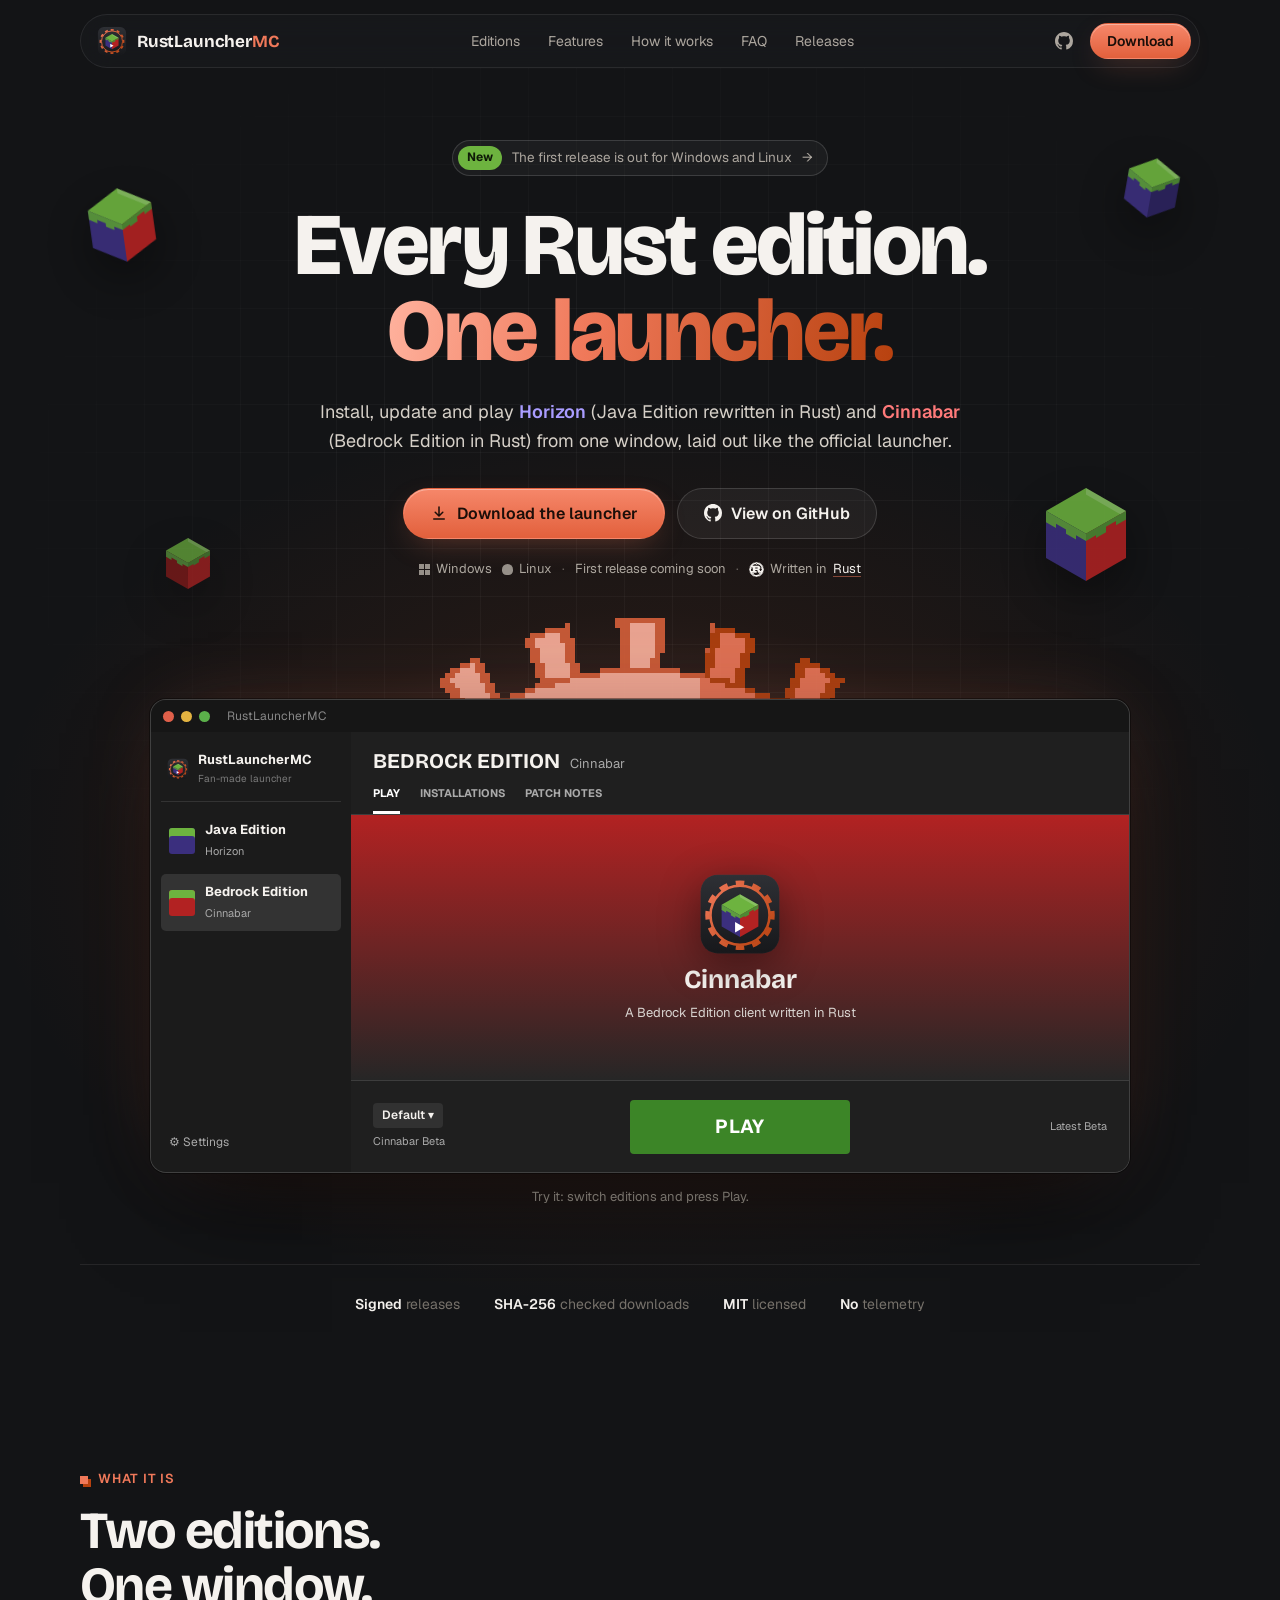
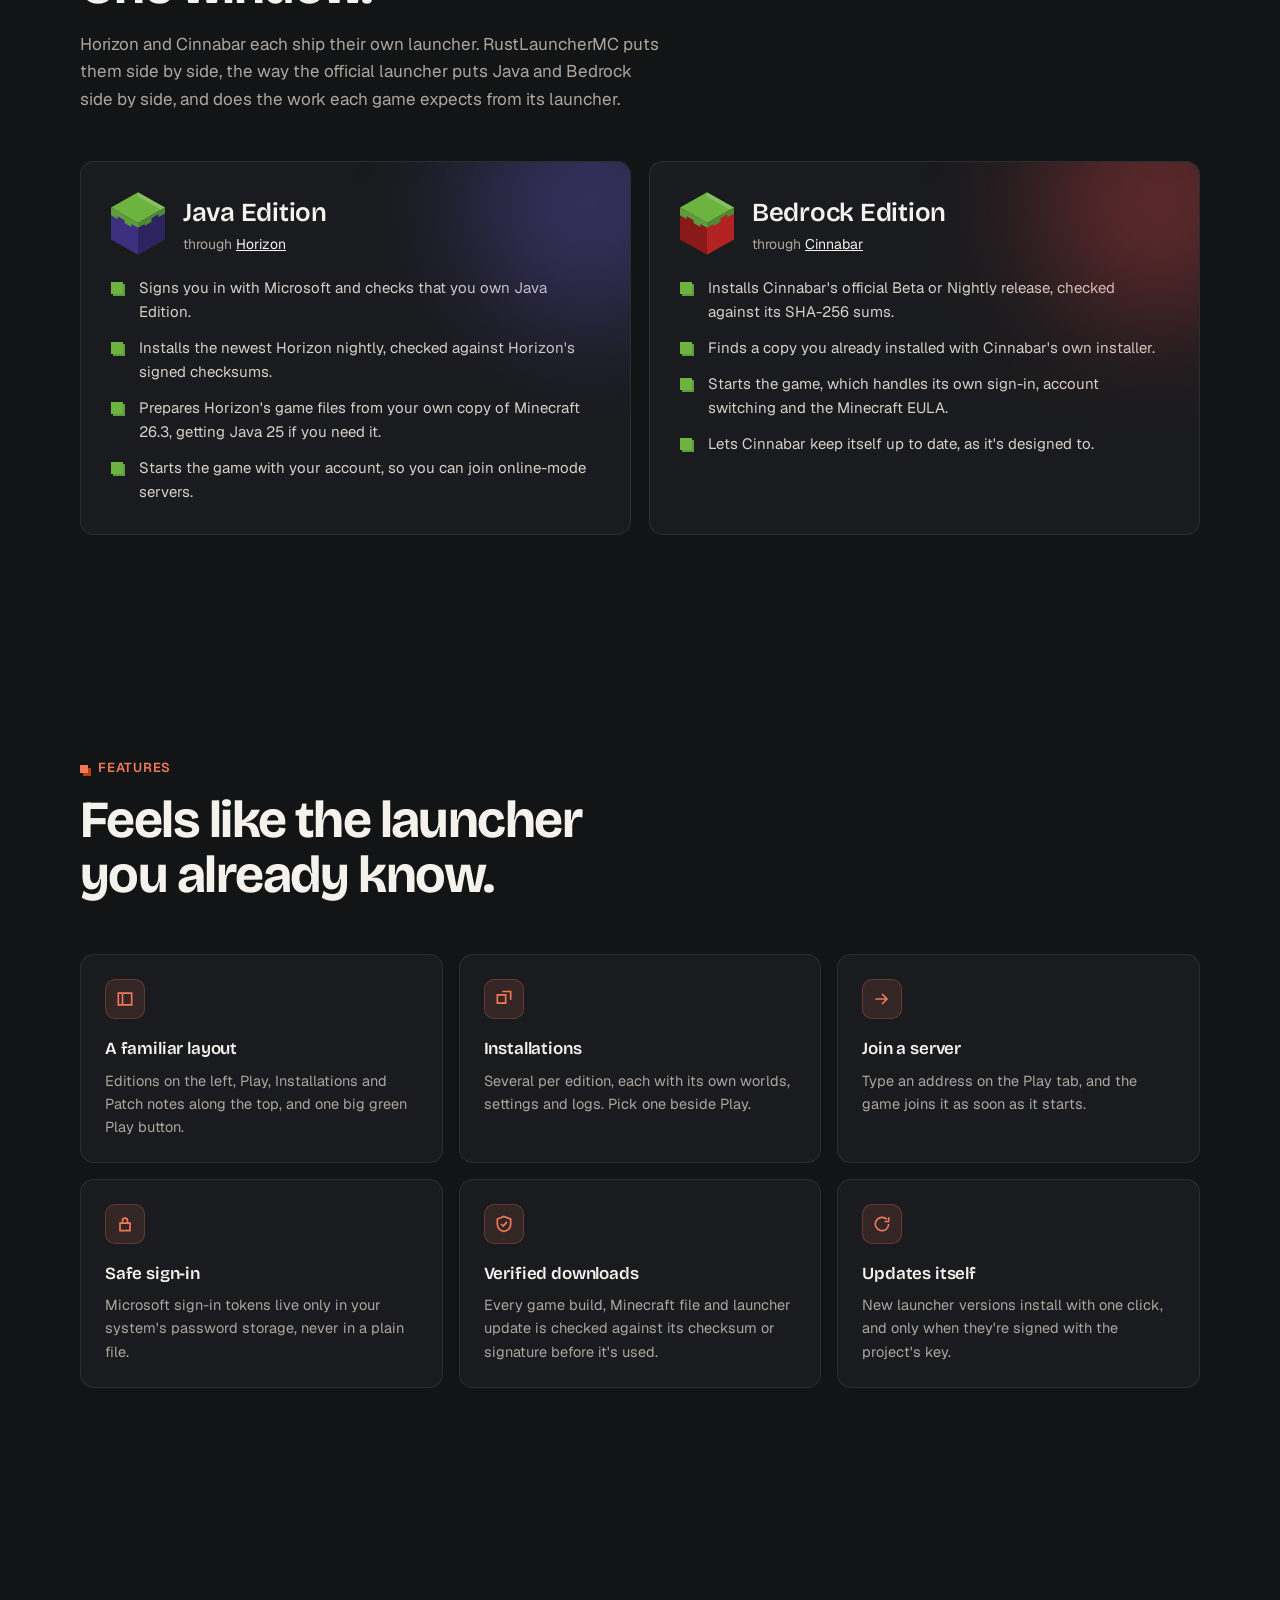
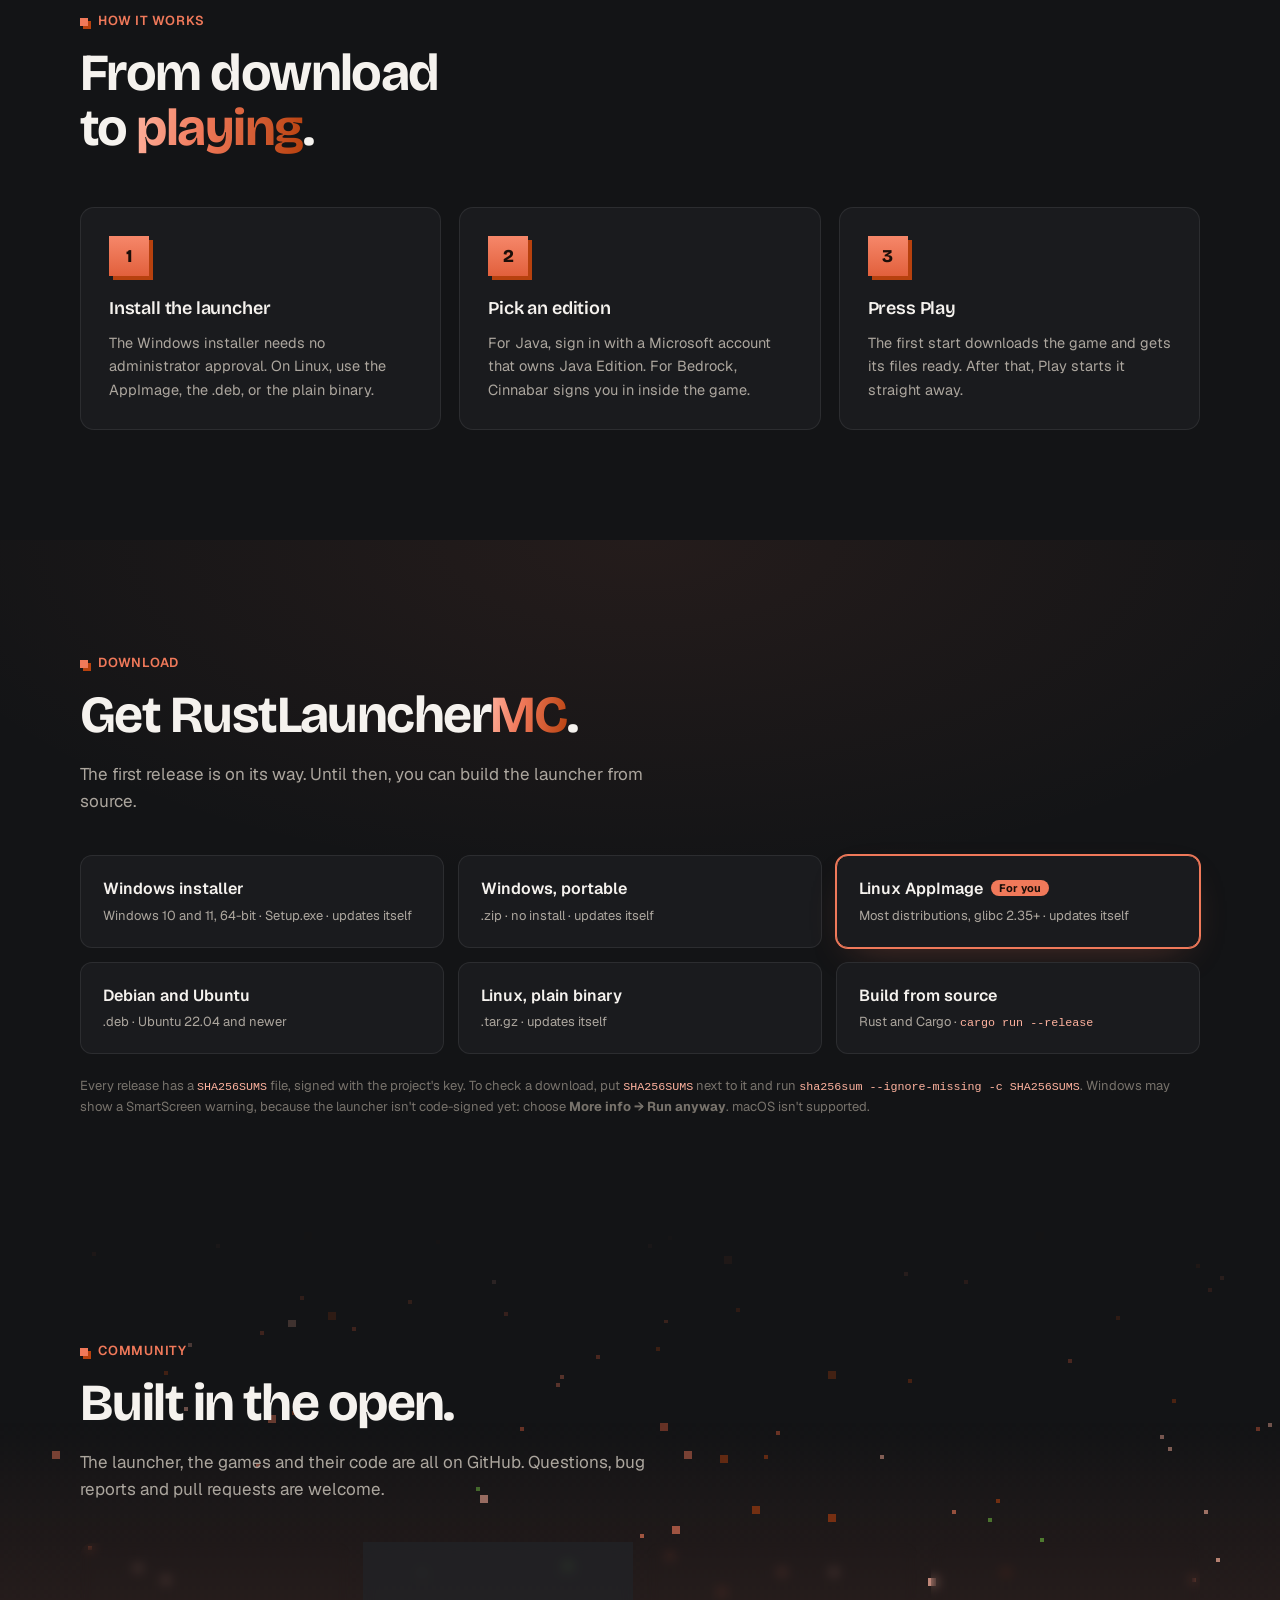
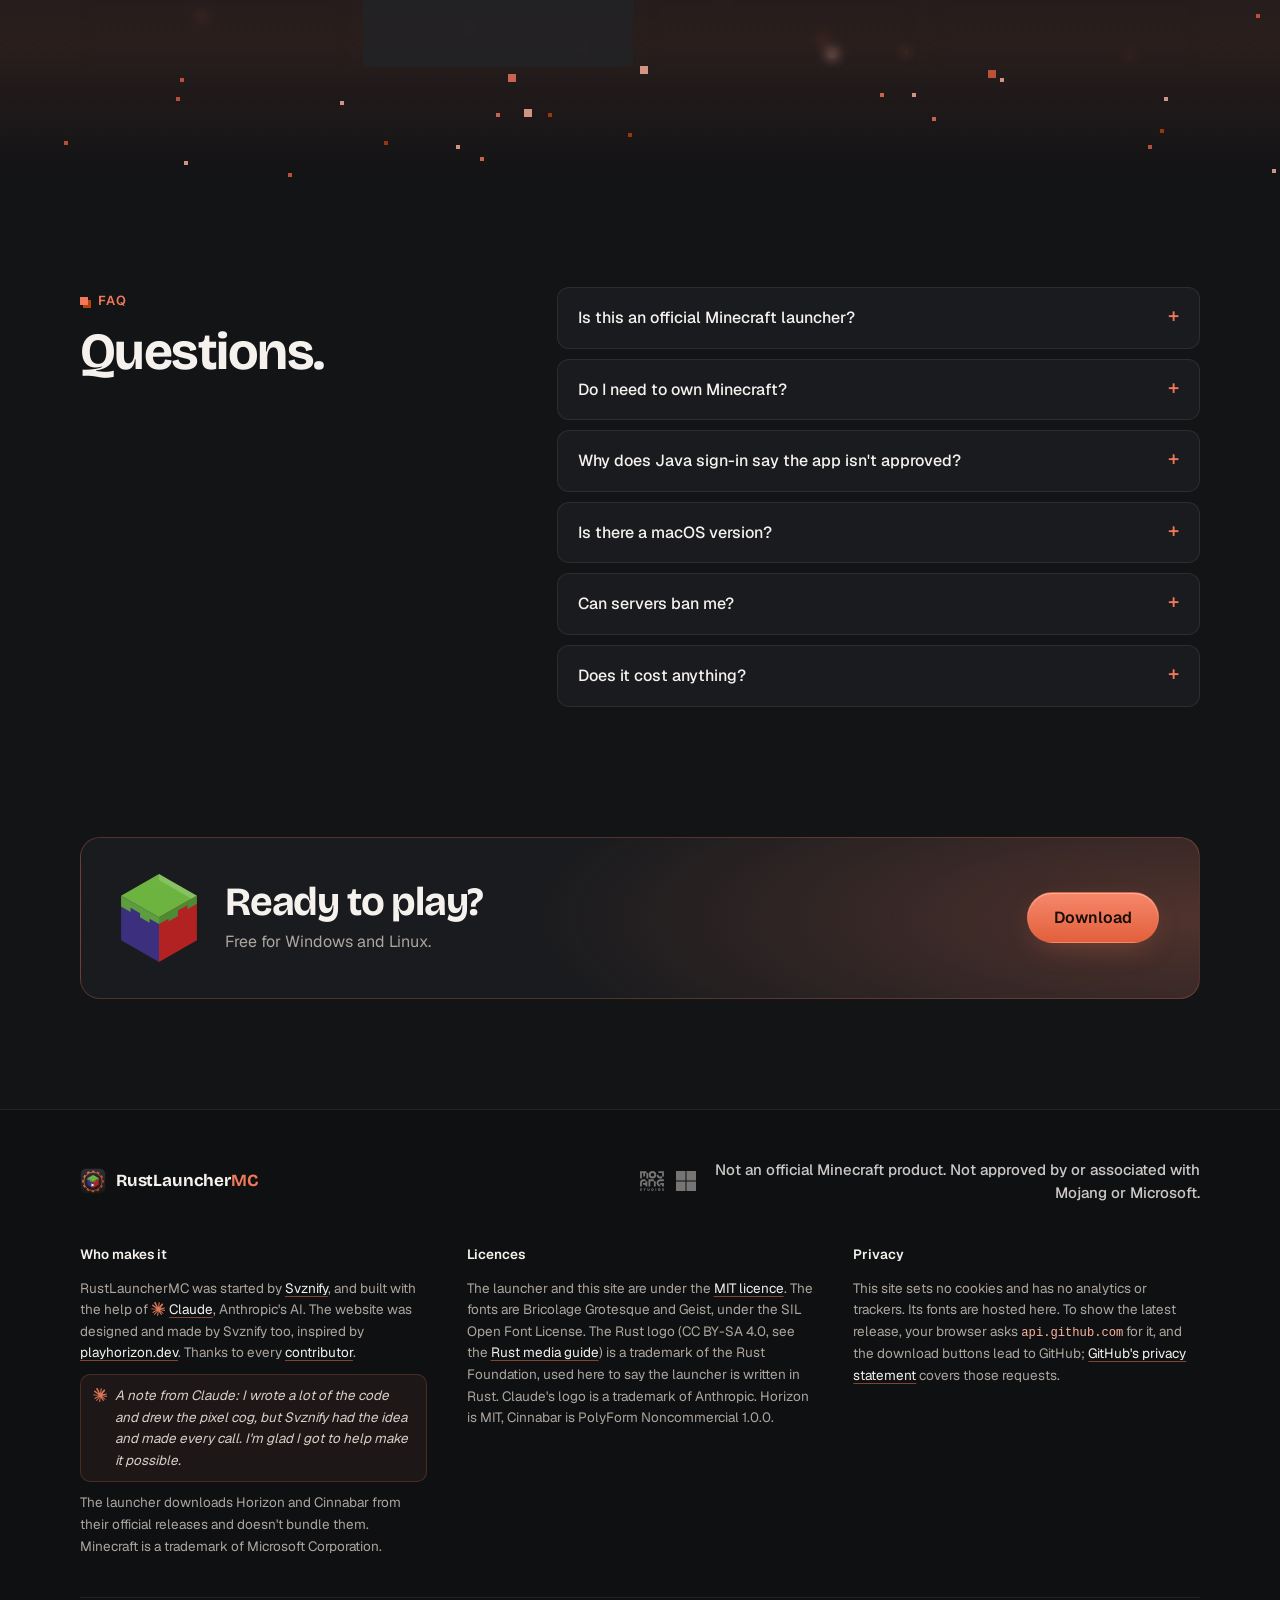
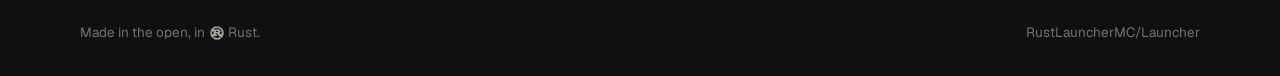
==== commit e8ca82e6: "Merge main (with #9) into the Horizon launcher accounts branch Co-Authored-By: Claude Opus 5.5 <nore" ====
--- a/website/index.html
+++ b/website/index.html
@@ -153,7 +153,7 @@
           "name": "Why does Java sign-in say the app isn't approved?",
           "acceptedAnswer": {
             "@type": "Answer",
-            "text": "Minecraft only lets apps that Mojang has approved sign players in. RustLauncherMC's sign-in app is waiting for that approval. Until then, Bedrock works as normal."
+            "text": "Minecraft only lets apps that Mojang has approved sign players in. RustLauncherMC's sign-in app is waiting for that approval. Until then, Bedrock works as normal, and if you already use Horizon's own launcher, you can play Java Edition with its accounts: choose “Use my Horizon launcher account”."
           }
         },
         {
@@ -497,7 +497,7 @@
           </details>
           <details class="reveal">
             <summary>Why does Java sign-in say the app isn't approved?</summary>
-            <p>Minecraft only lets apps that Mojang has approved sign players in. RustLauncherMC's sign-in app is waiting for that approval. Until then, Bedrock works as normal.</p>
+            <p>Minecraft only lets apps that Mojang has approved sign players in. RustLauncherMC's sign-in app is waiting for that approval. Until then, Bedrock works as normal, and if you already use Horizon's own launcher, you can play Java Edition with its accounts: choose “Use my Horizon launcher account”.</p>
           </details>
           <details class="reveal">
             <summary>Is there a macOS version?</summary>
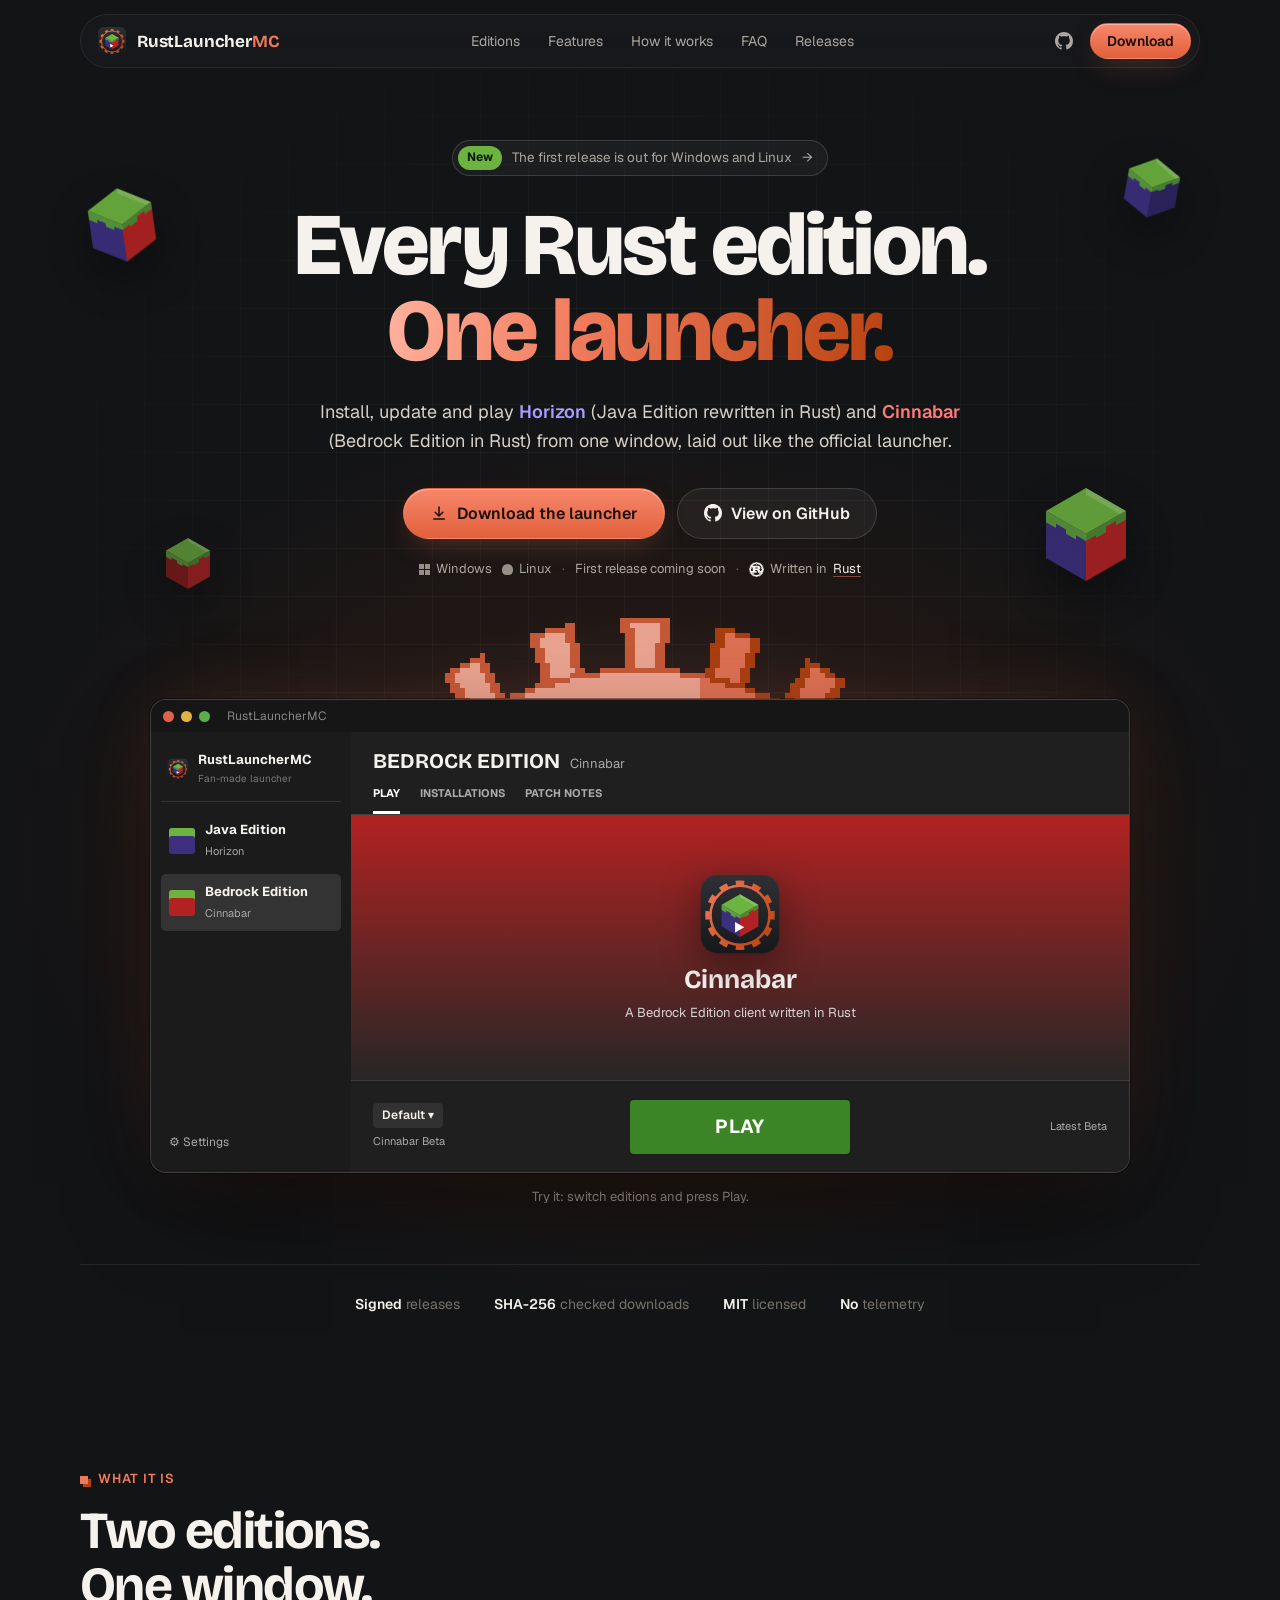
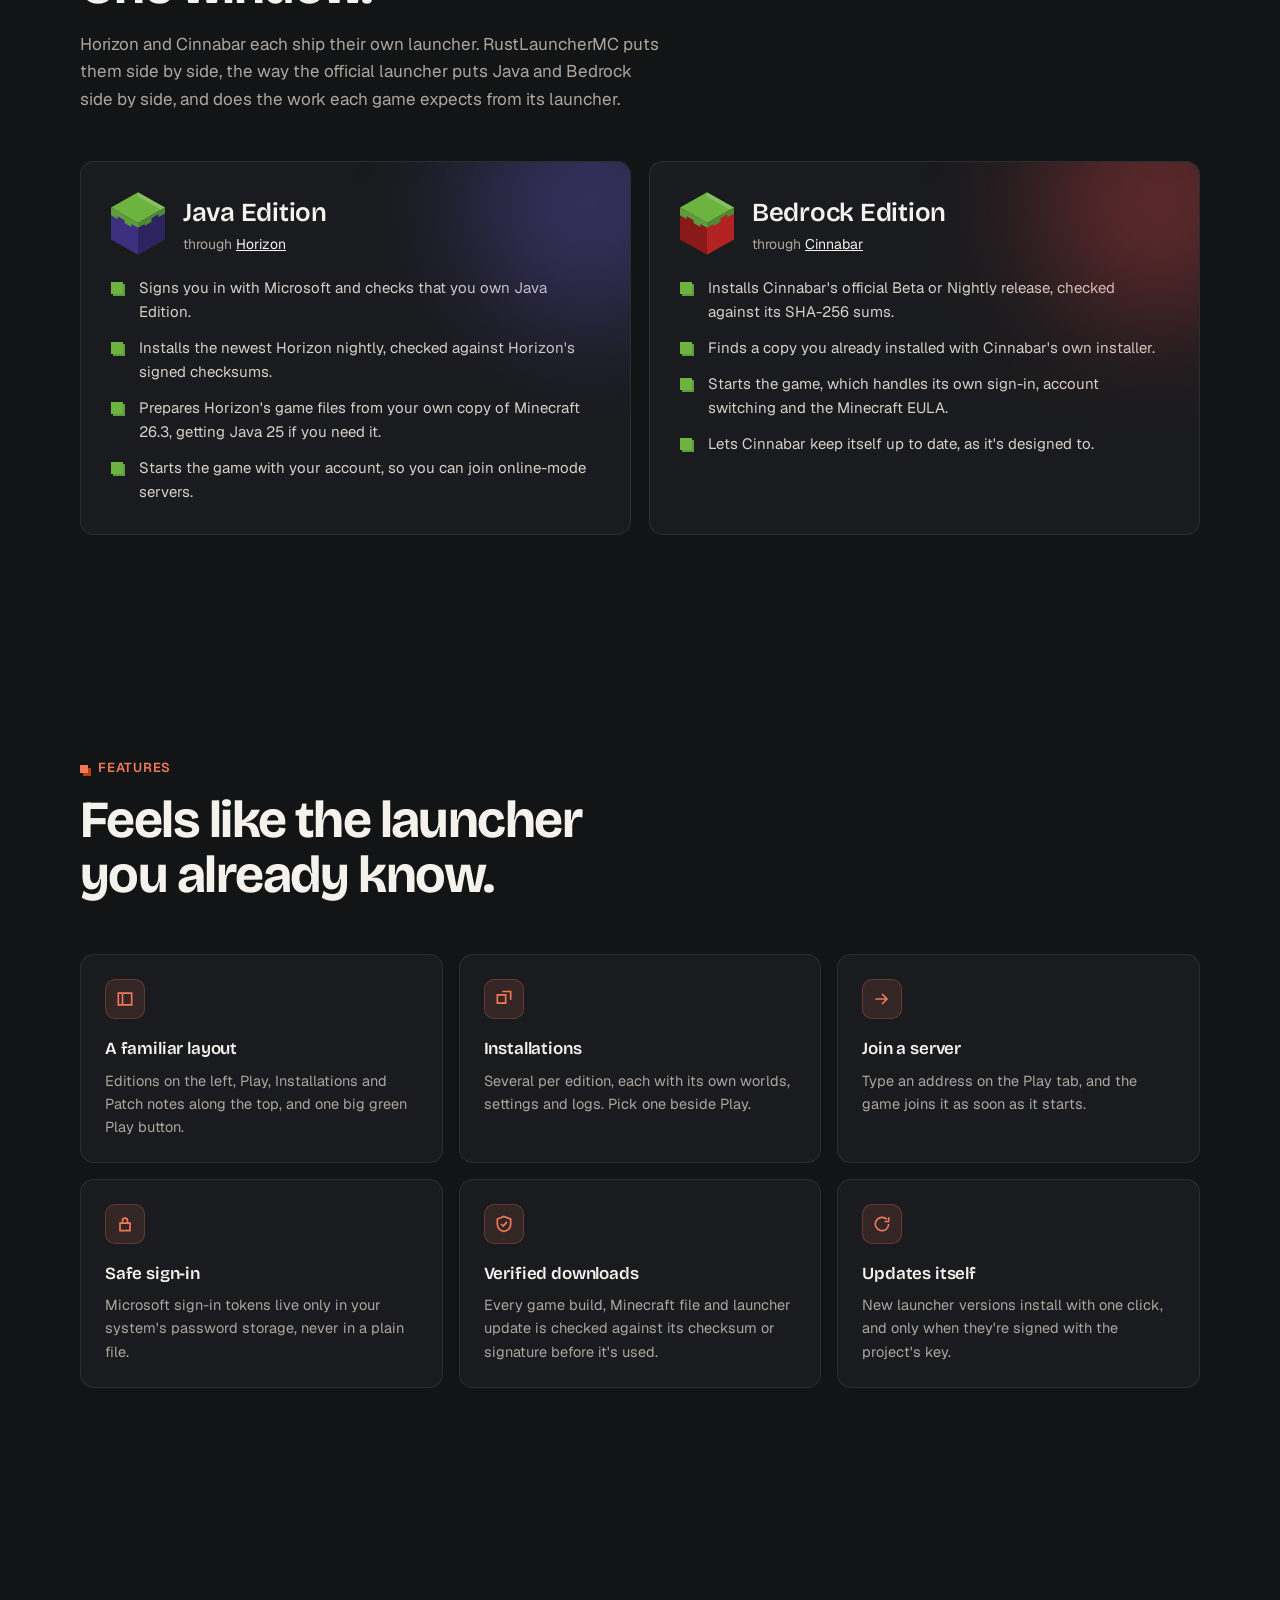
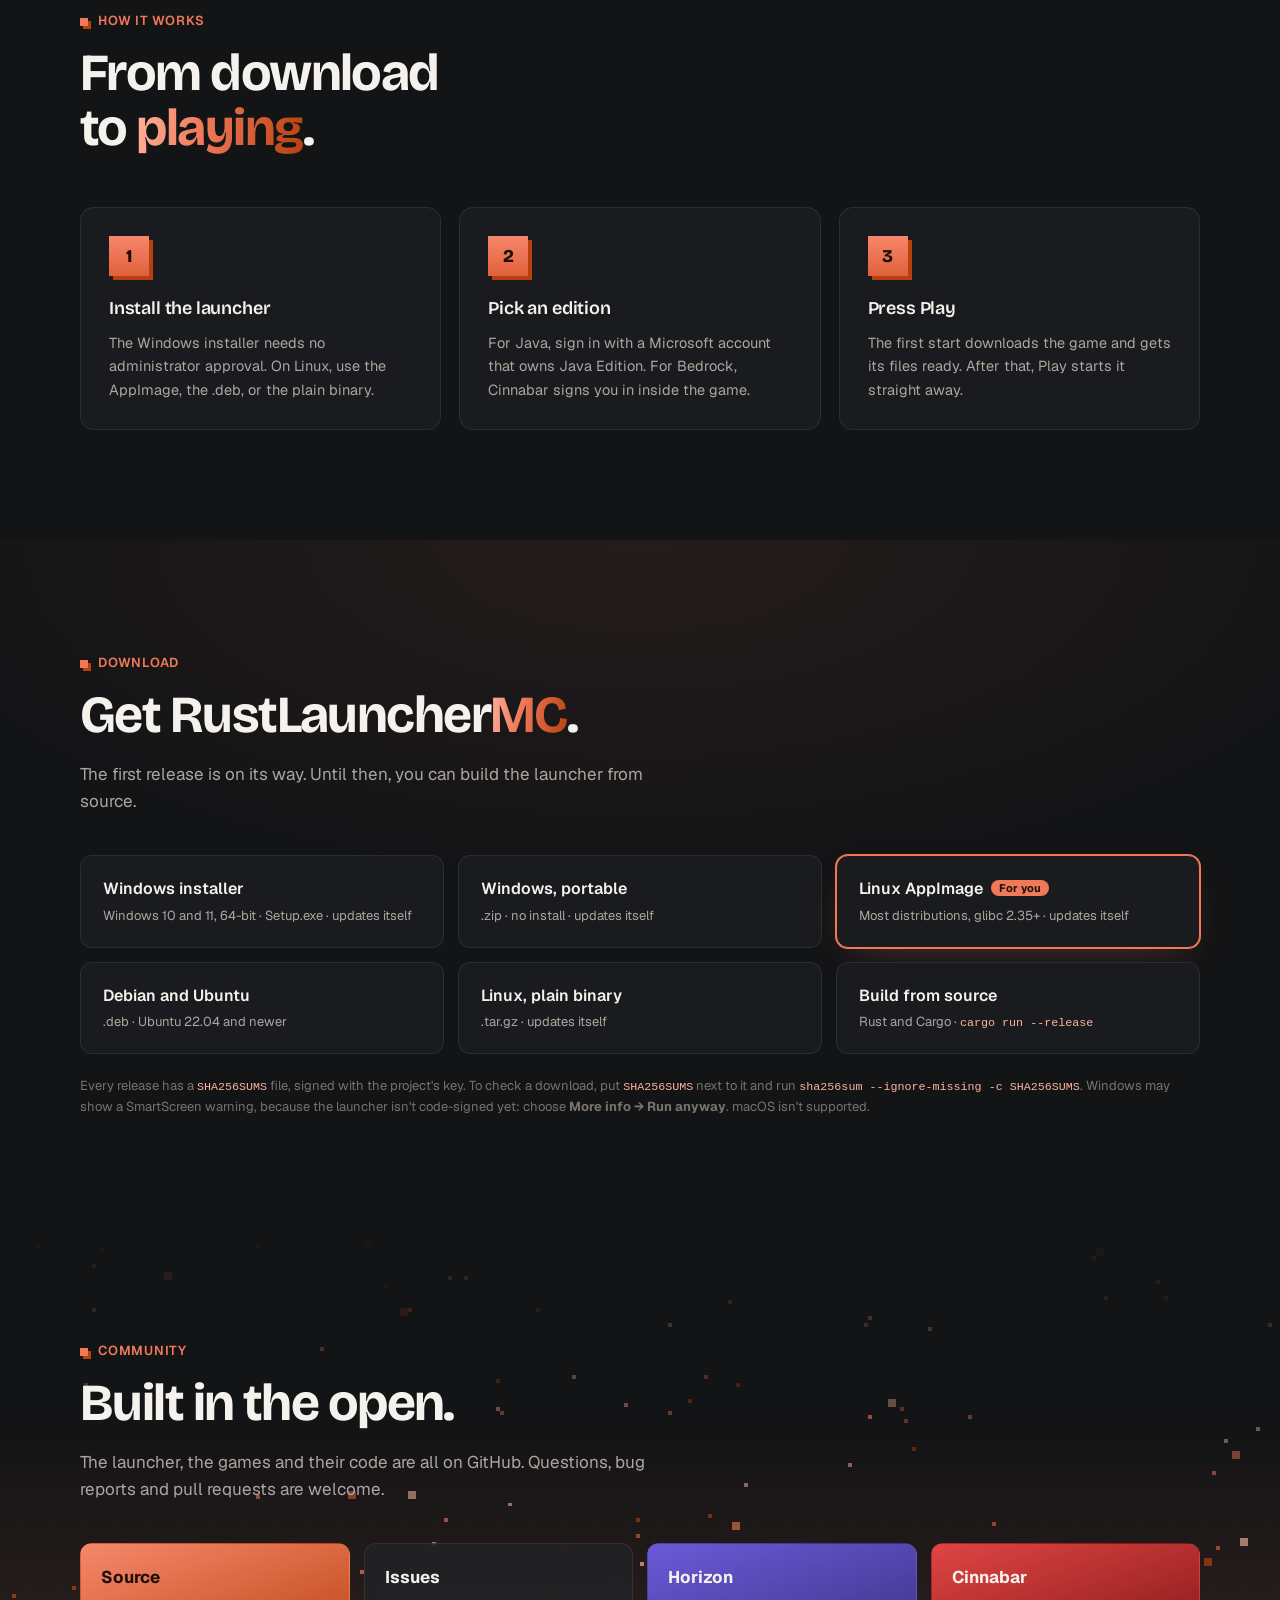
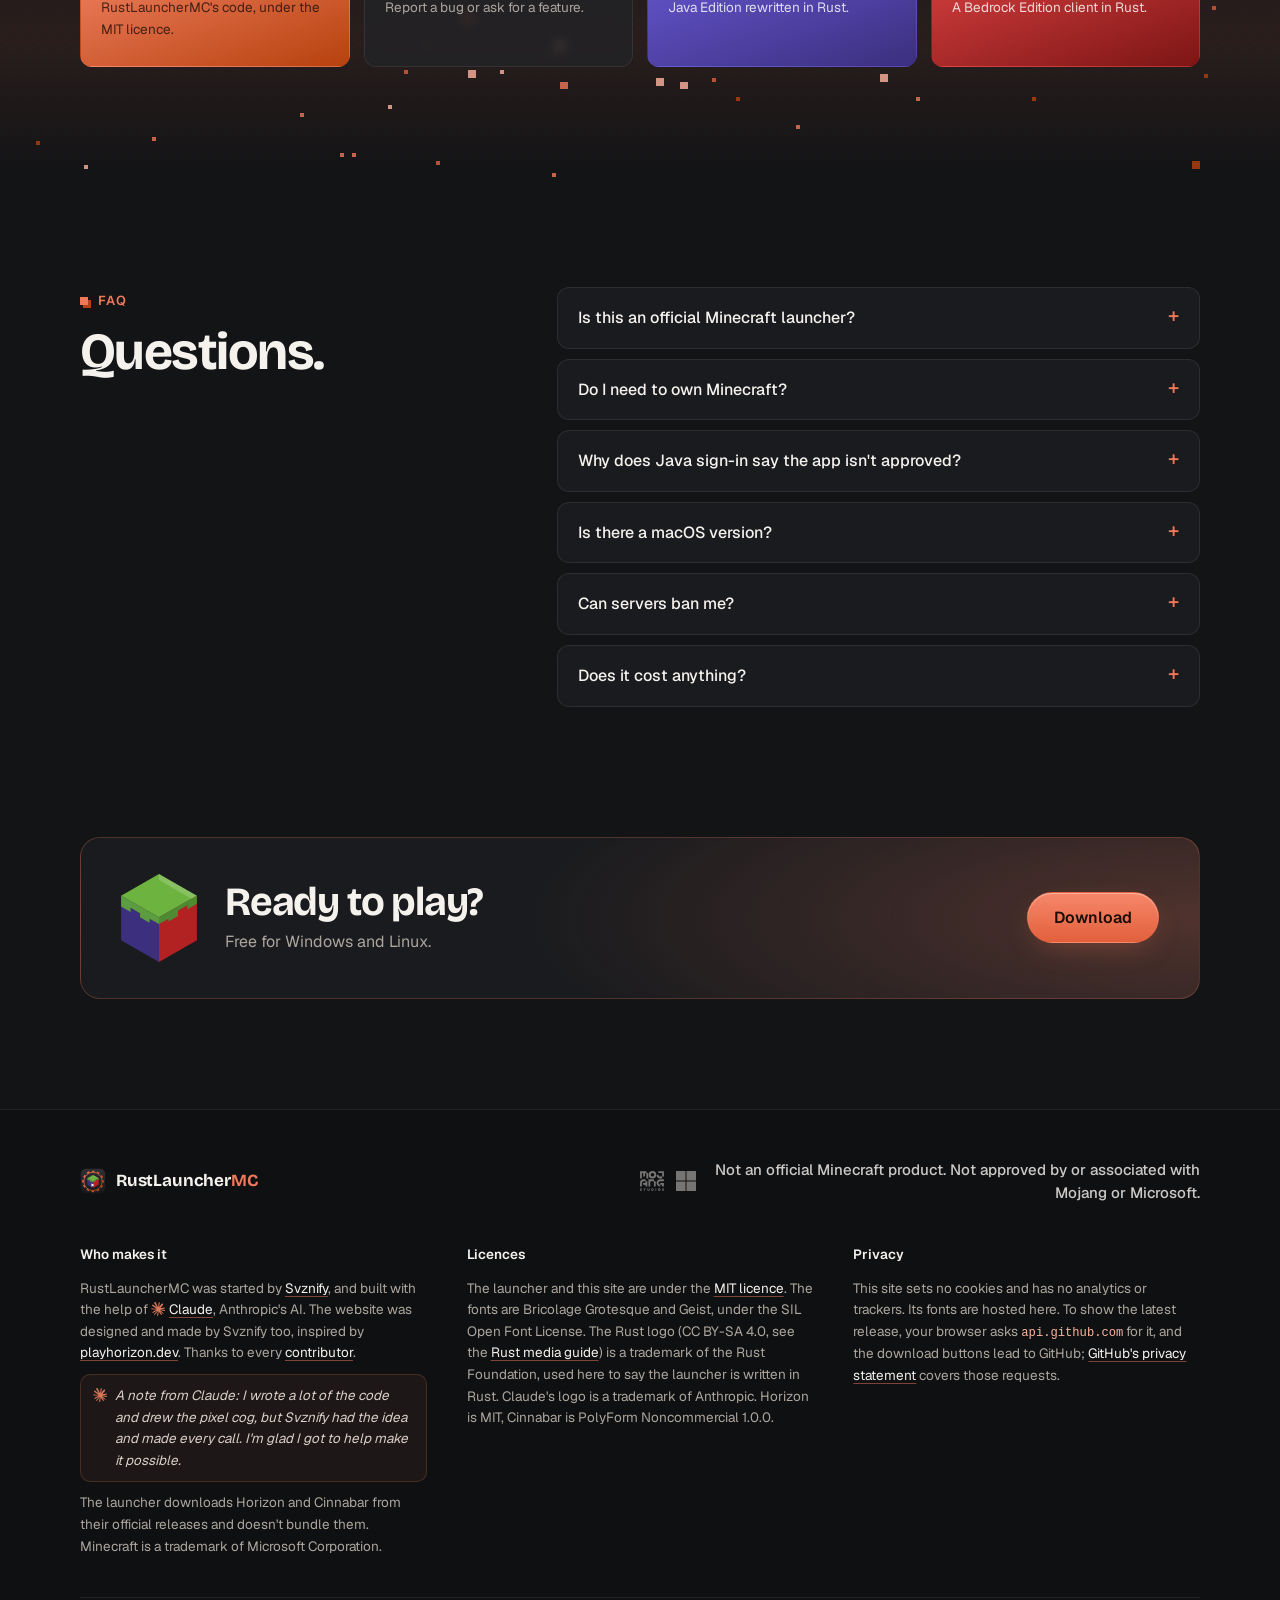
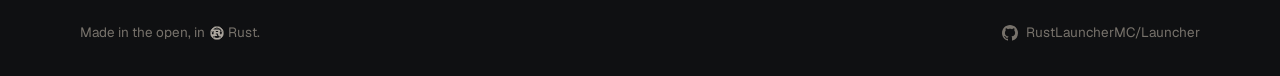
==== commit c954a13e: "Add a logs and crash viewer, and the GitHub icon in the website footer - rlmc-core: a logs module th" ====
--- a/website/index.html
+++ b/website/index.html
@@ -153,7 +153,7 @@
           "name": "Why does Java sign-in say the app isn't approved?",
           "acceptedAnswer": {
             "@type": "Answer",
-            "text": "Minecraft only lets apps that Mojang has approved sign players in. RustLauncherMC's sign-in app is waiting for that approval. Until then, Bedrock works as normal, and if you already use Horizon's own launcher, you can play Java Edition with its accounts: choose “Use my Horizon launcher account”."
+            "text": "Minecraft only lets apps that Mojang has approved sign players in. RustLauncherMC's sign-in app is waiting for that approval. Until then, Bedrock works as normal."
           }
         },
         {
@@ -497,7 +497,7 @@
           </details>
           <details class="reveal">
             <summary>Why does Java sign-in say the app isn't approved?</summary>
-            <p>Minecraft only lets apps that Mojang has approved sign players in. RustLauncherMC's sign-in app is waiting for that approval. Until then, Bedrock works as normal, and if you already use Horizon's own launcher, you can play Java Edition with its accounts: choose “Use my Horizon launcher account”.</p>
+            <p>Minecraft only lets apps that Mojang has approved sign players in. RustLauncherMC's sign-in app is waiting for that approval. Until then, Bedrock works as normal.</p>
           </details>
           <details class="reveal">
             <summary>Is there a macOS version?</summary>
@@ -557,7 +557,7 @@
       </div>
       <div class="foot-bottom">
         <span class="made-in">Made in the open, in <svg class="rust-icon" aria-hidden="true"><use href="#rust"/></svg><a href="https://www.rust-lang.org">Rust</a>.</span>
-        <a href="https://github.com/RustLauncherMC/Launcher">RustLauncherMC/Launcher</a>
+        <a class="repo-link" href="https://github.com/RustLauncherMC/Launcher"><svg class="github-icon" viewBox="0 0 16 16" aria-hidden="true"><path fill="currentColor" d="M8 0C3.58 0 0 3.58 0 8c0 3.54 2.29 6.53 5.47 7.59.4.07.55-.17.55-.38 0-.19-.01-.82-.01-1.49-2.01.37-2.53-.49-2.69-.94-.09-.23-.48-.94-.82-1.13-.28-.15-.68-.52-.01-.53.63-.01 1.08.58 1.23.82.72 1.21 1.87.87 2.33.66.07-.52.28-.87.51-1.07-1.78-.2-3.64-.89-3.64-3.95 0-.87.31-1.59.82-2.15-.08-.2-.36-1.02.08-2.12 0 0 .67-.21 2.2.82.64-.18 1.32-.27 2-.27.68 0 1.36.09 2 .27 1.53-1.04 2.2-.82 2.2-.82.44 1.1.16 1.92.08 2.12.51.56.82 1.27.82 2.15 0 3.07-1.87 3.75-3.65 3.95.29.25.54.73.54 1.48 0 1.07-.01 1.93-.01 2.2 0 .21.15.46.55.38A8.013 8.013 0 0016 8c0-4.42-3.58-8-8-8z"/></svg>RustLauncherMC/Launcher</a>
       </div>
     </div>
   </footer>
--- a/website/styles.css
+++ b/website/styles.css
@@ -459,6 +459,8 @@
 .foot-bottom { display: flex; justify-content: space-between; padding-top: 24px; border-top: 1px solid var(--line); color: var(--faint); }
 .foot-bottom a { color: var(--faint); text-decoration: none; }
 .foot-bottom a:hover { color: var(--fg); }
+.foot-bottom .repo-link { display: inline-flex; align-items: center; gap: 8px; }
+.foot-bottom .github-icon { width: 16px; height: 16px; flex: none; }
 
 /* ---------- Reveal on scroll ---------- */
 /* Hidden only when JavaScript runs, so the page still reads without it. */
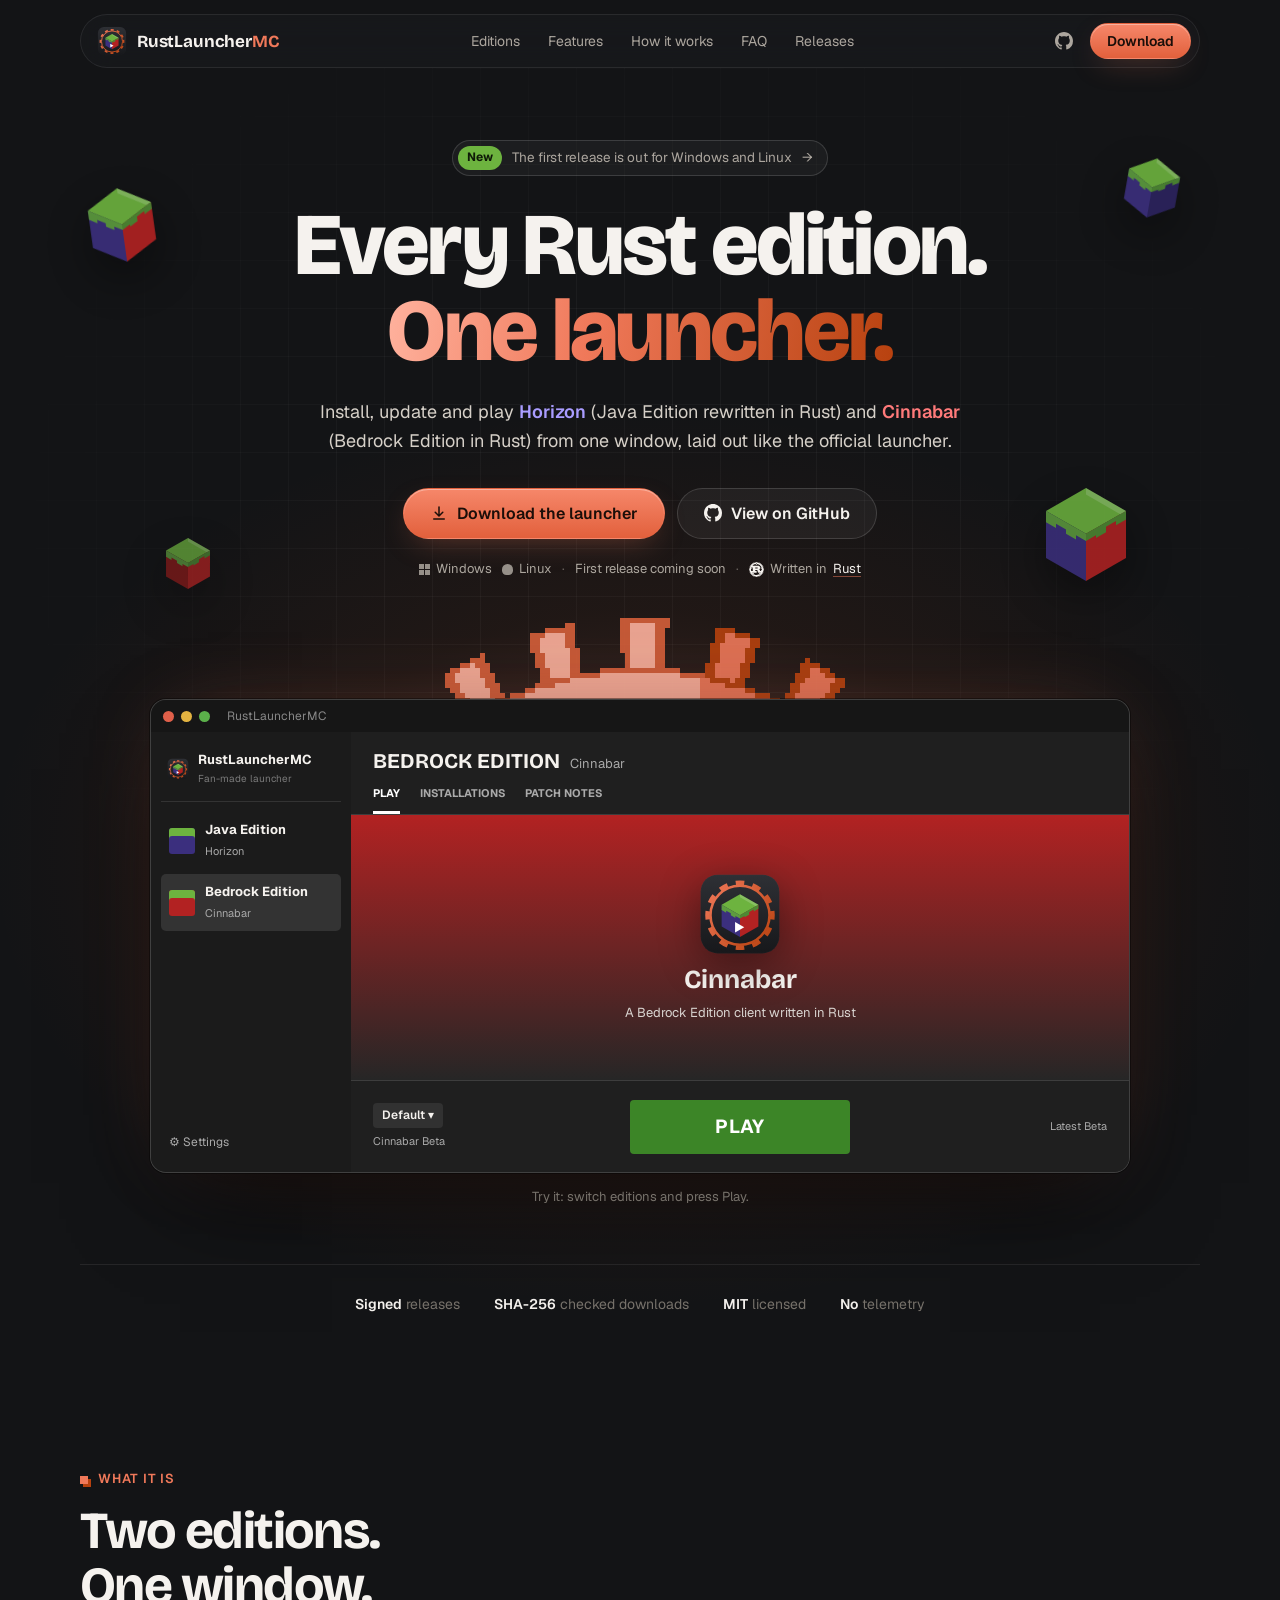
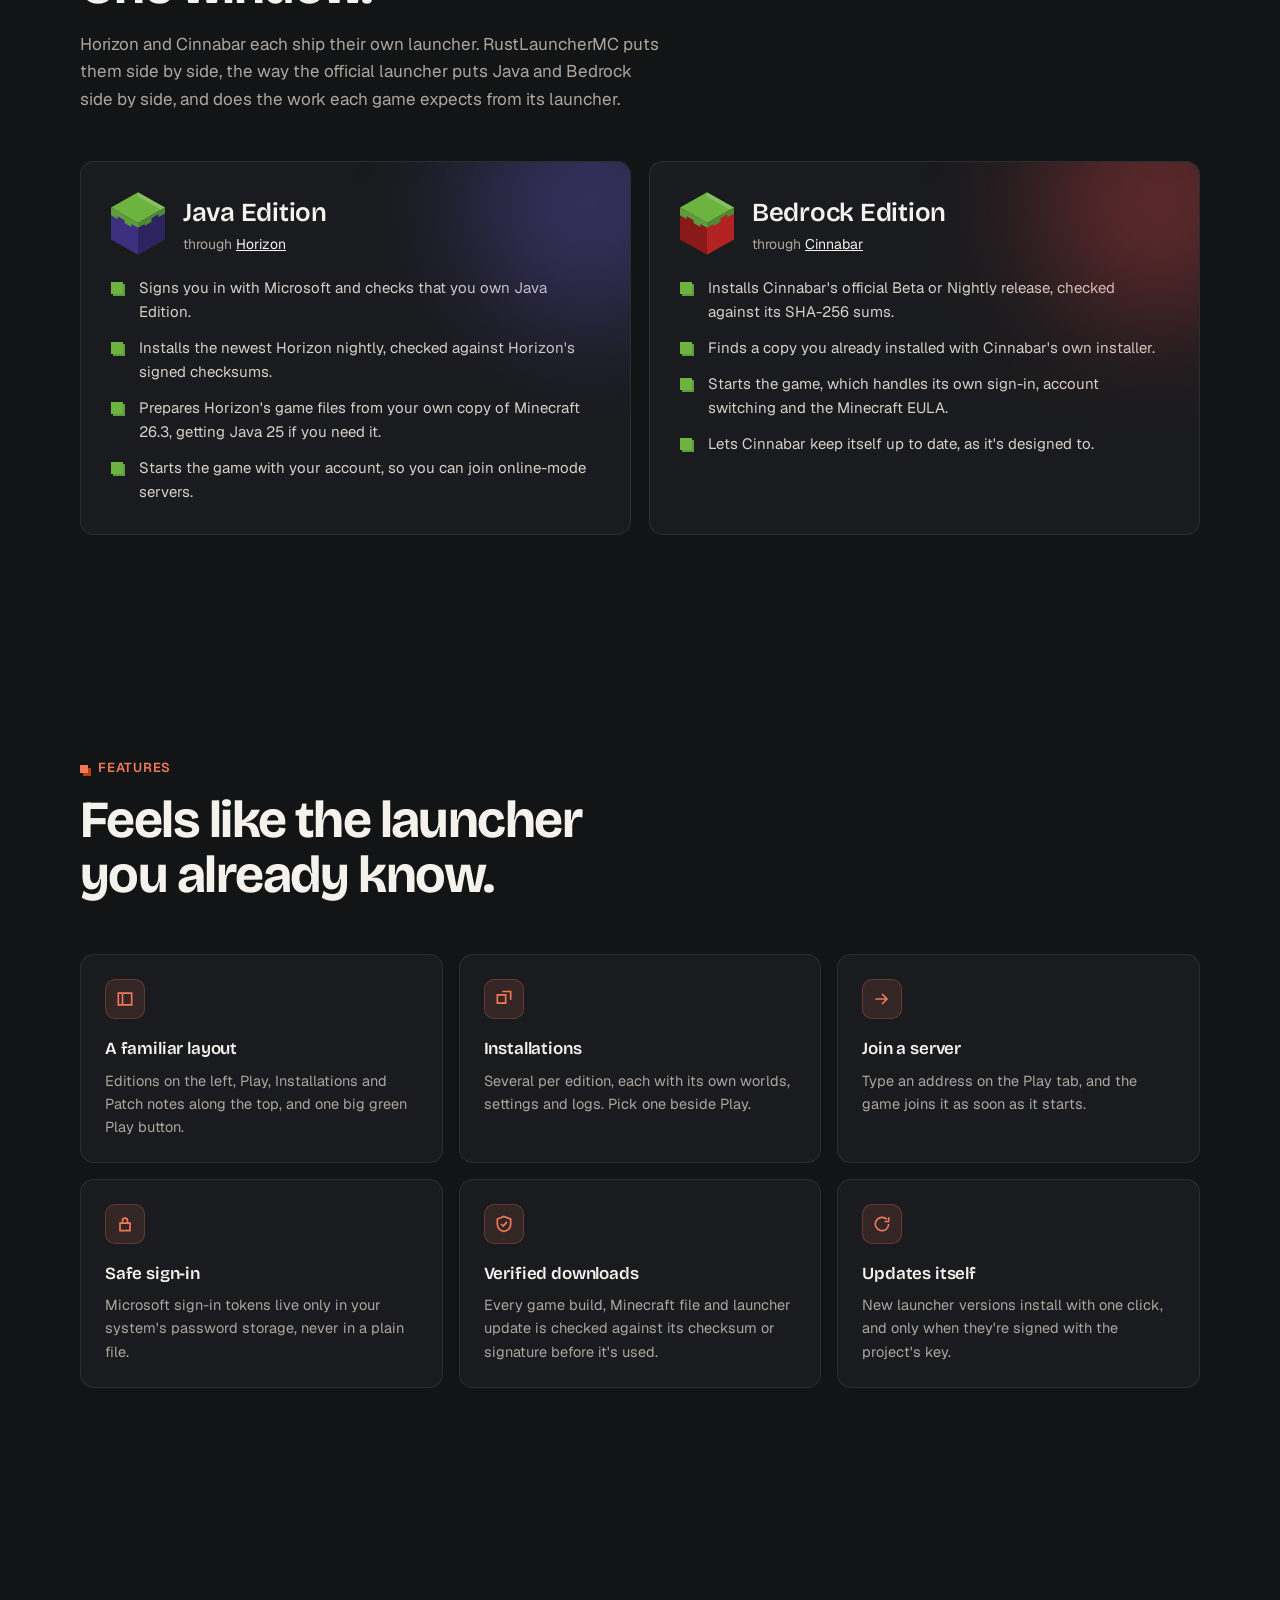
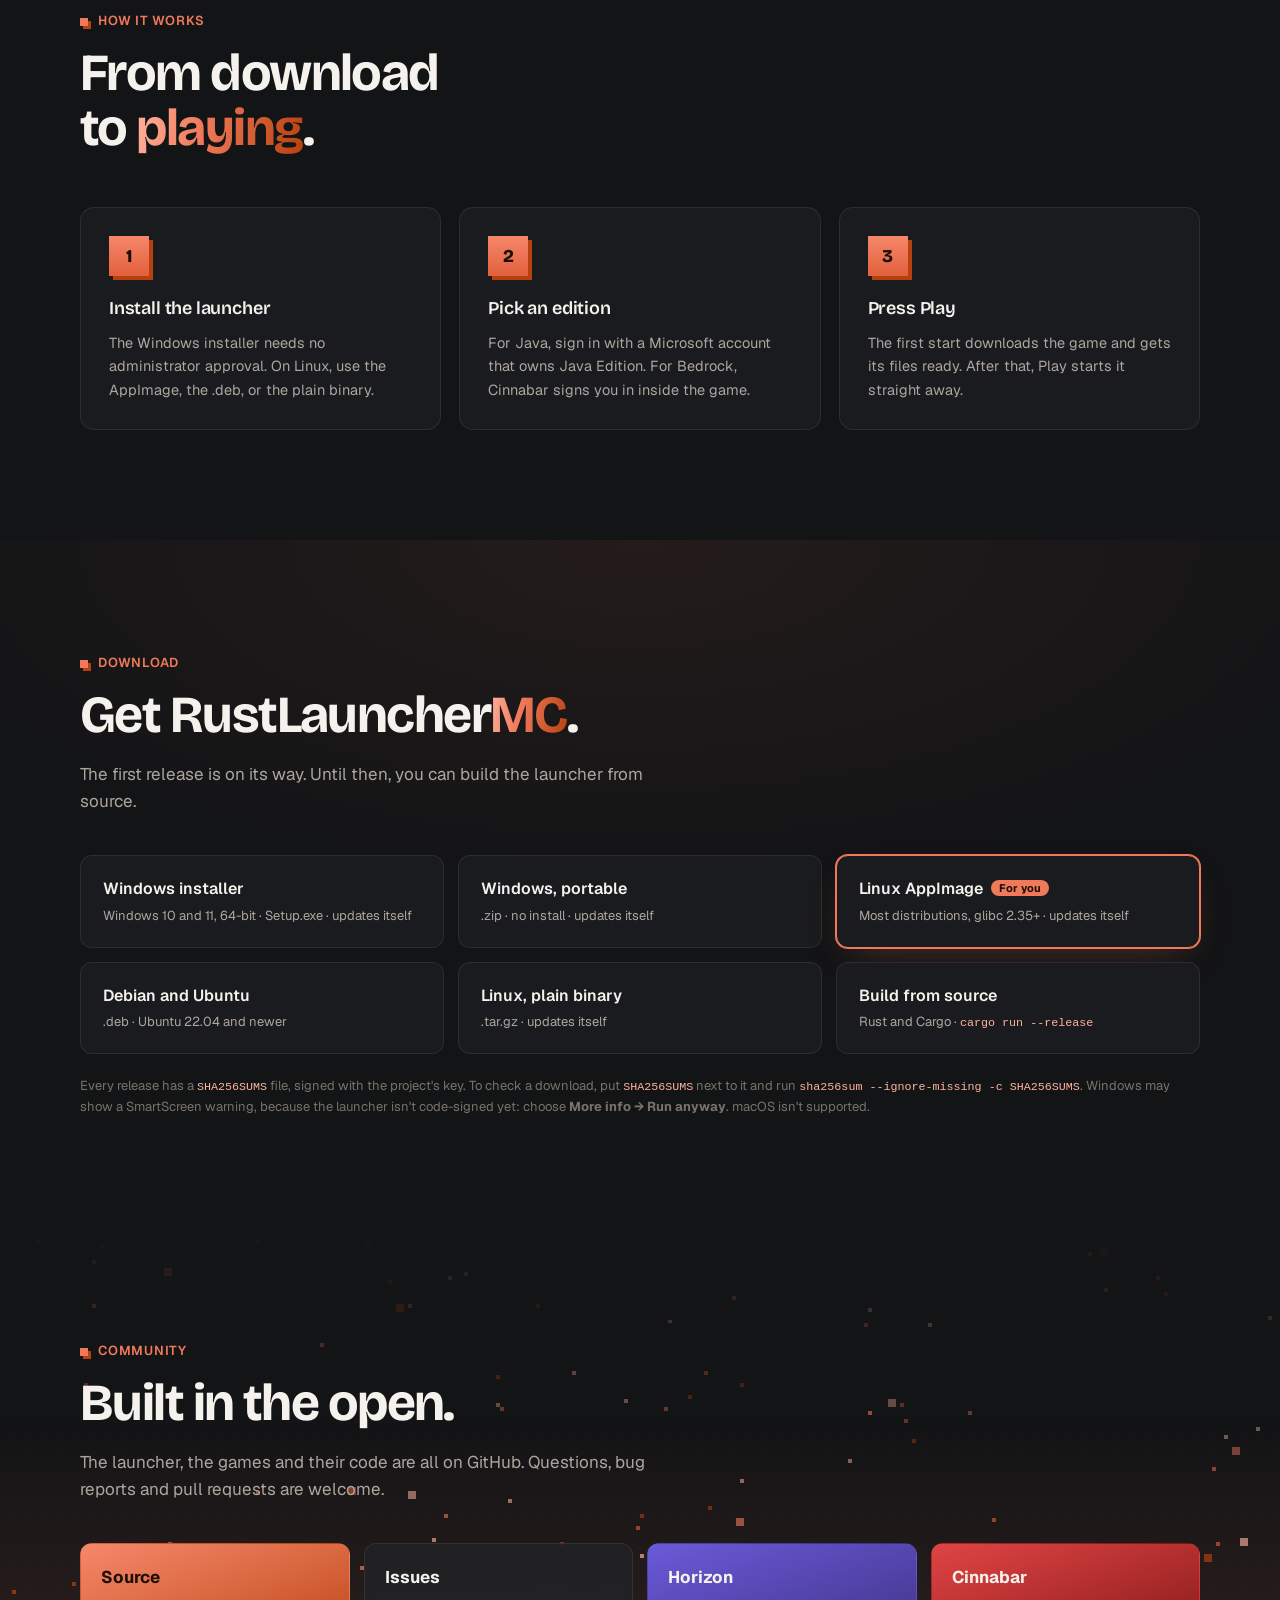
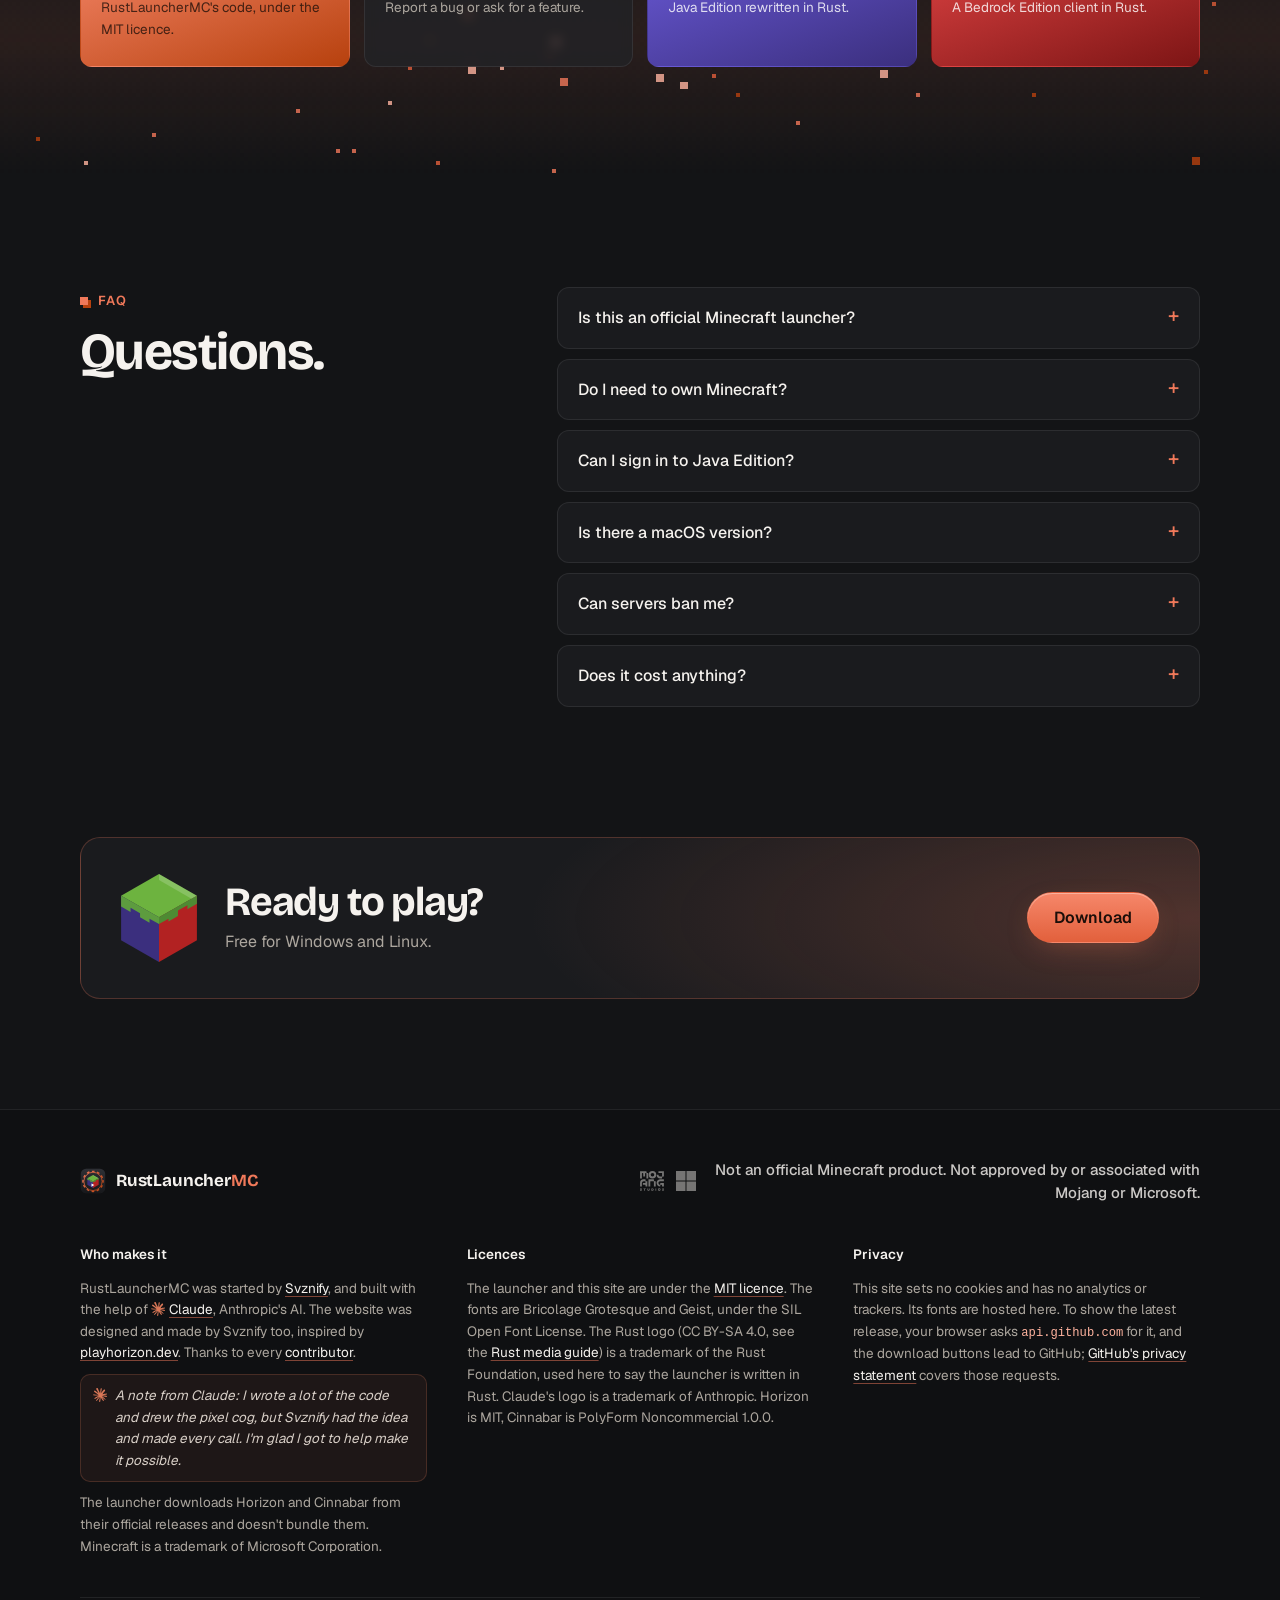
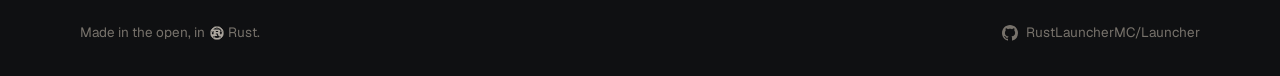
==== commit e5bf545a: "Release v0.2.0: Java sign-in is approved by Mojang - Version 0.2.0. - README and website: Java Editi" ====
--- a/website/index.html
+++ b/website/index.html
@@ -150,10 +150,10 @@
         },
         {
           "@type": "Question",
-          "name": "Why does Java sign-in say the app isn't approved?",
+          "name": "Can I sign in to Java Edition?",
           "acceptedAnswer": {
             "@type": "Answer",
-            "text": "Minecraft only lets apps that Mojang has approved sign players in. RustLauncherMC's sign-in app is waiting for that approval. Until then, Bedrock works as normal."
+            "text": "Yes. Mojang has approved RustLauncherMC's sign-in app, so you can sign in with a Microsoft account that owns Java Edition. You enter a short code at microsoft.com/link, and the launcher never sees your password."
           }
         },
         {
@@ -496,8 +496,8 @@
             <p>For Java Edition, yes: Horizon is prepared from your own copy of Minecraft: Java Edition 26.3, and the launcher only starts it for a Microsoft account that owns the game. For Bedrock Edition, Cinnabar asks you to accept the Minecraft EULA and signs you in with your Microsoft account.</p>
           </details>
           <details class="reveal">
-            <summary>Why does Java sign-in say the app isn't approved?</summary>
-            <p>Minecraft only lets apps that Mojang has approved sign players in. RustLauncherMC's sign-in app is waiting for that approval. Until then, Bedrock works as normal.</p>
+            <summary>Can I sign in to Java Edition?</summary>
+            <p>Yes. Mojang has approved RustLauncherMC's sign-in app, so you can sign in with a Microsoft account that owns Java Edition. You enter a short code at microsoft.com/link, and the launcher never sees your password.</p>
           </details>
           <details class="reveal">
             <summary>Is there a macOS version?</summary>
